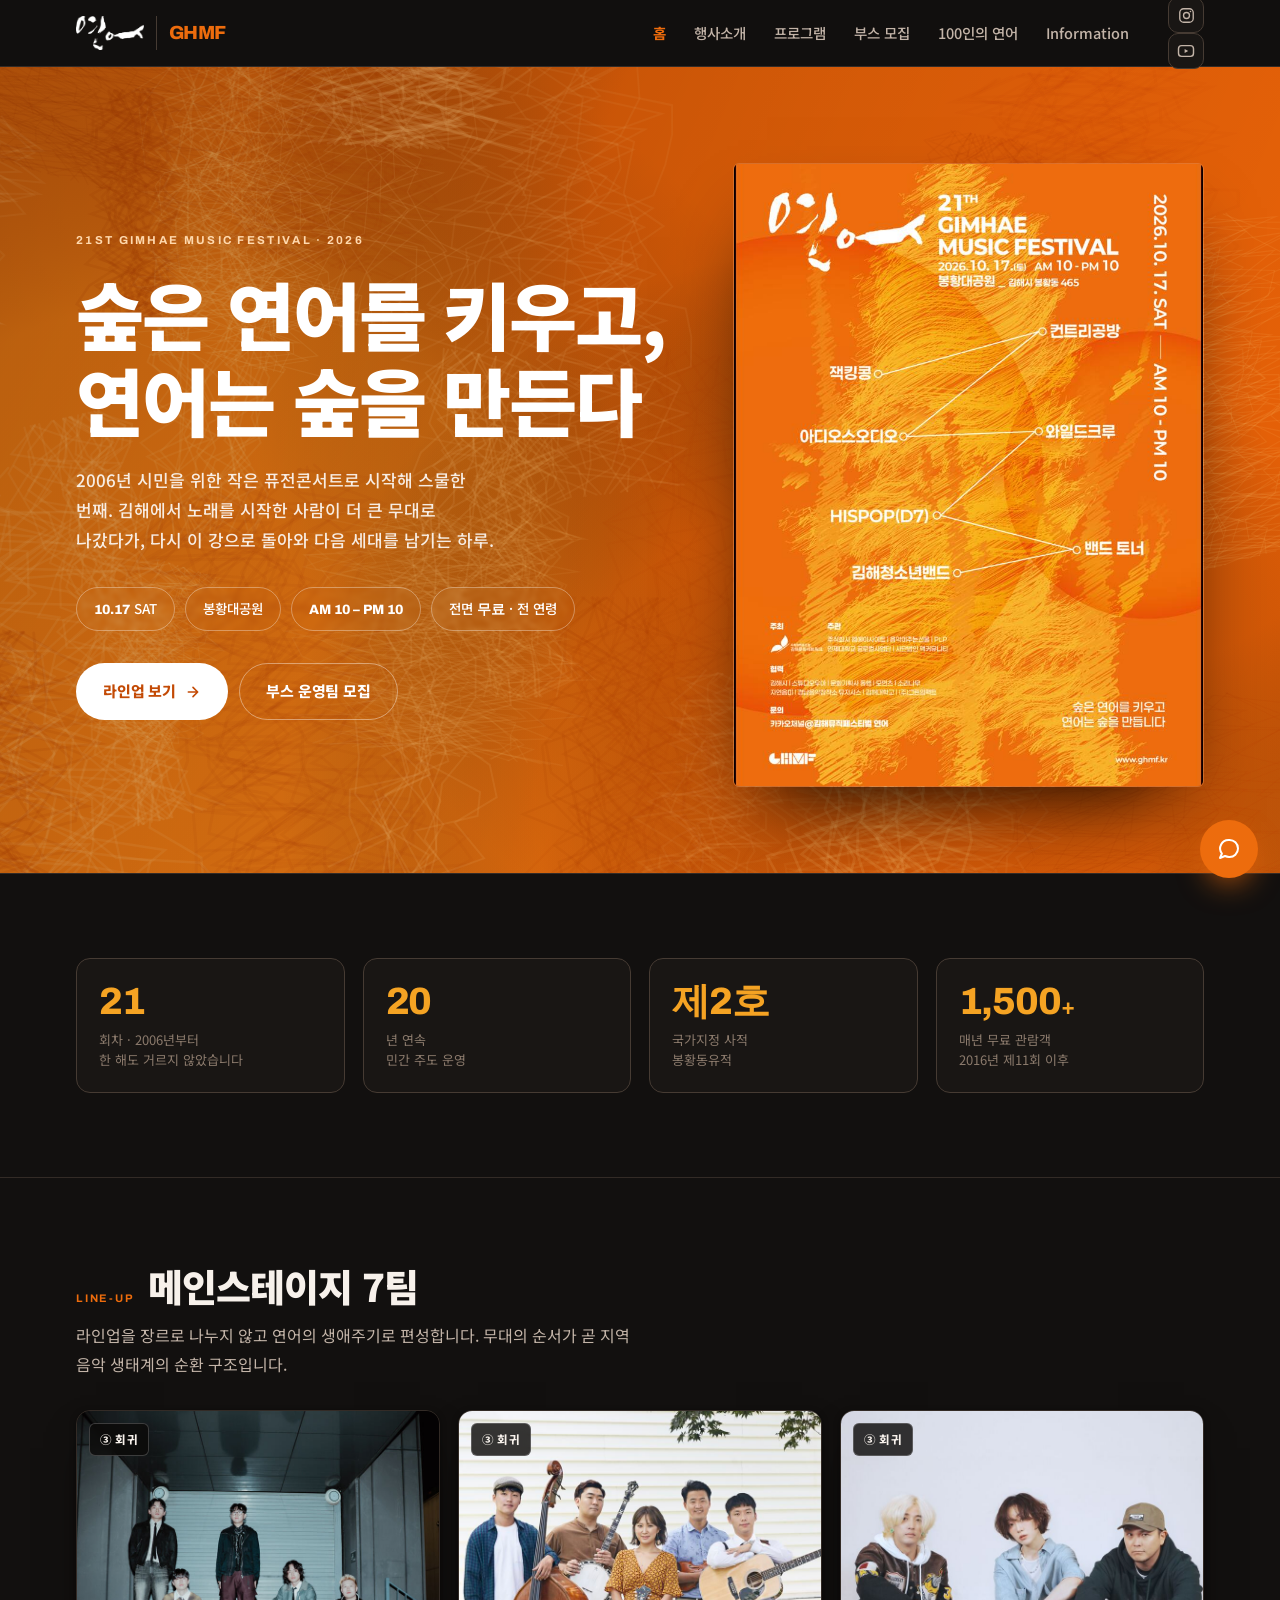
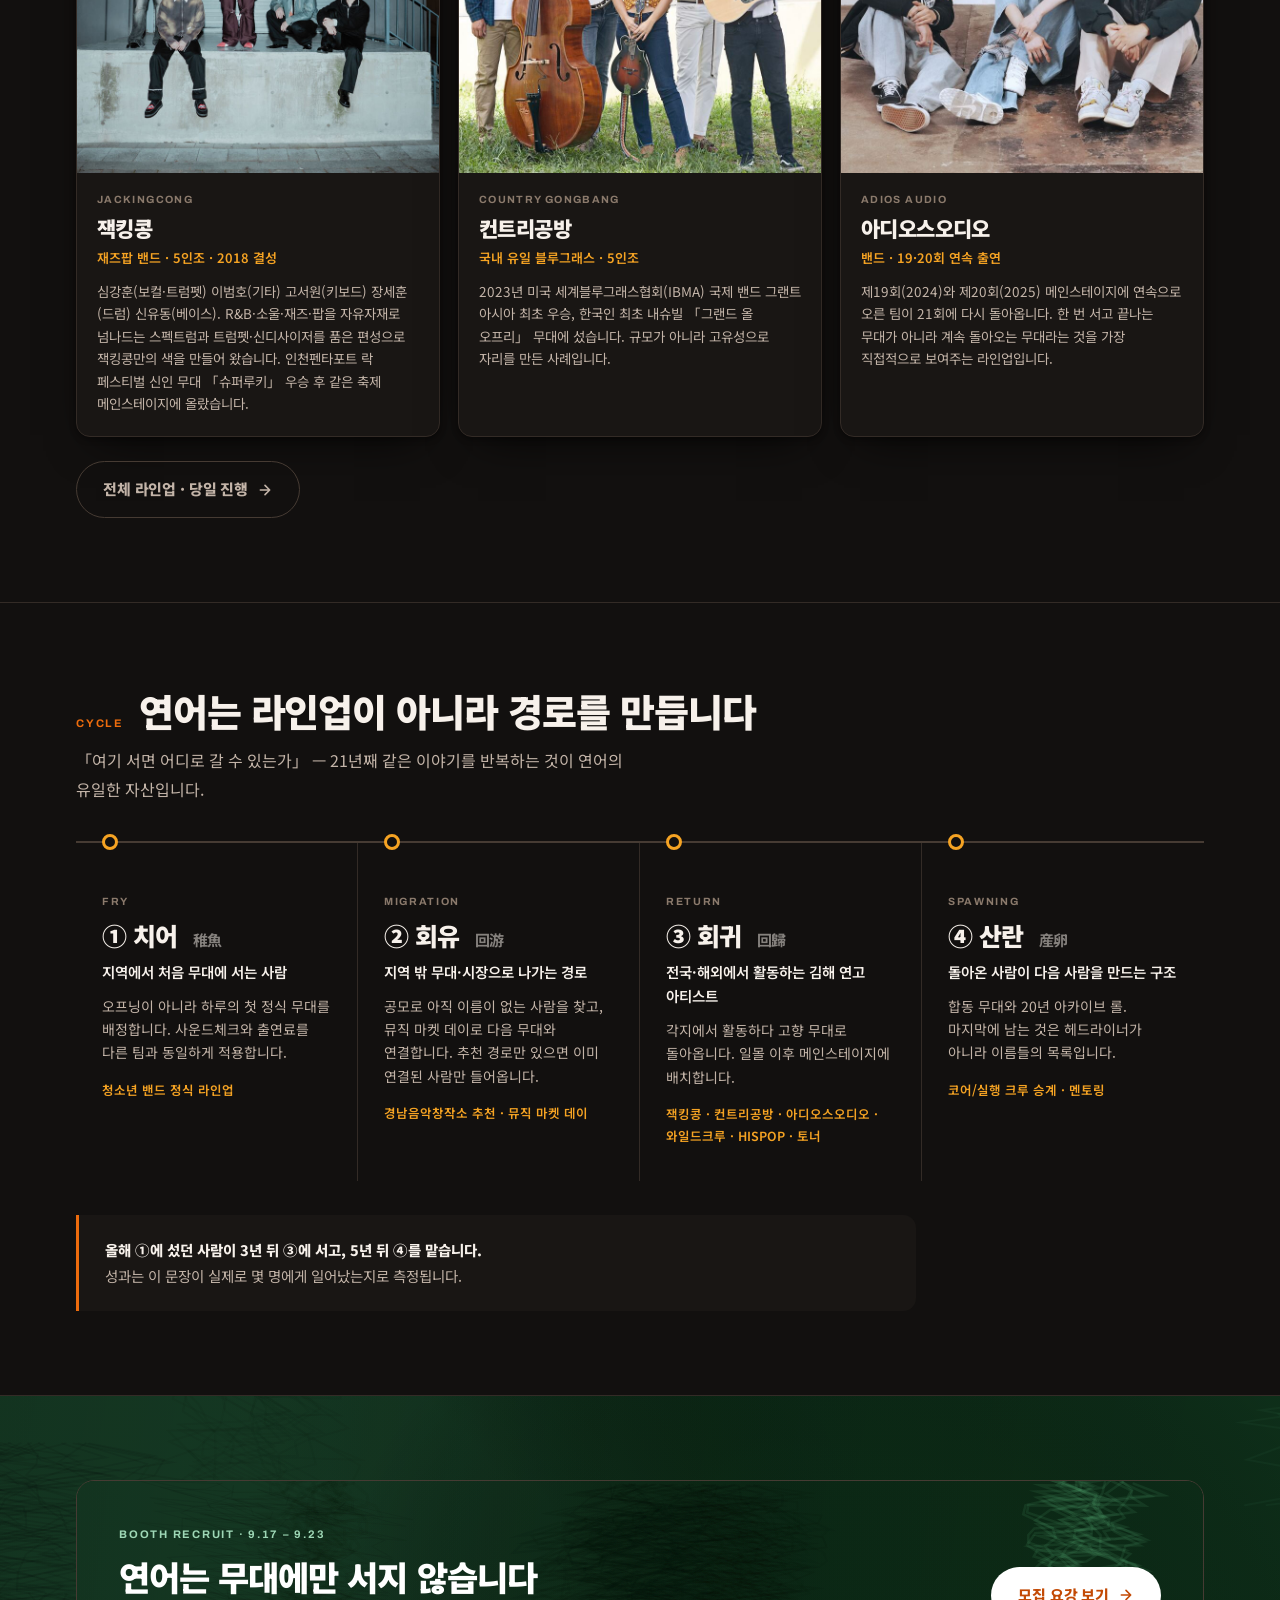
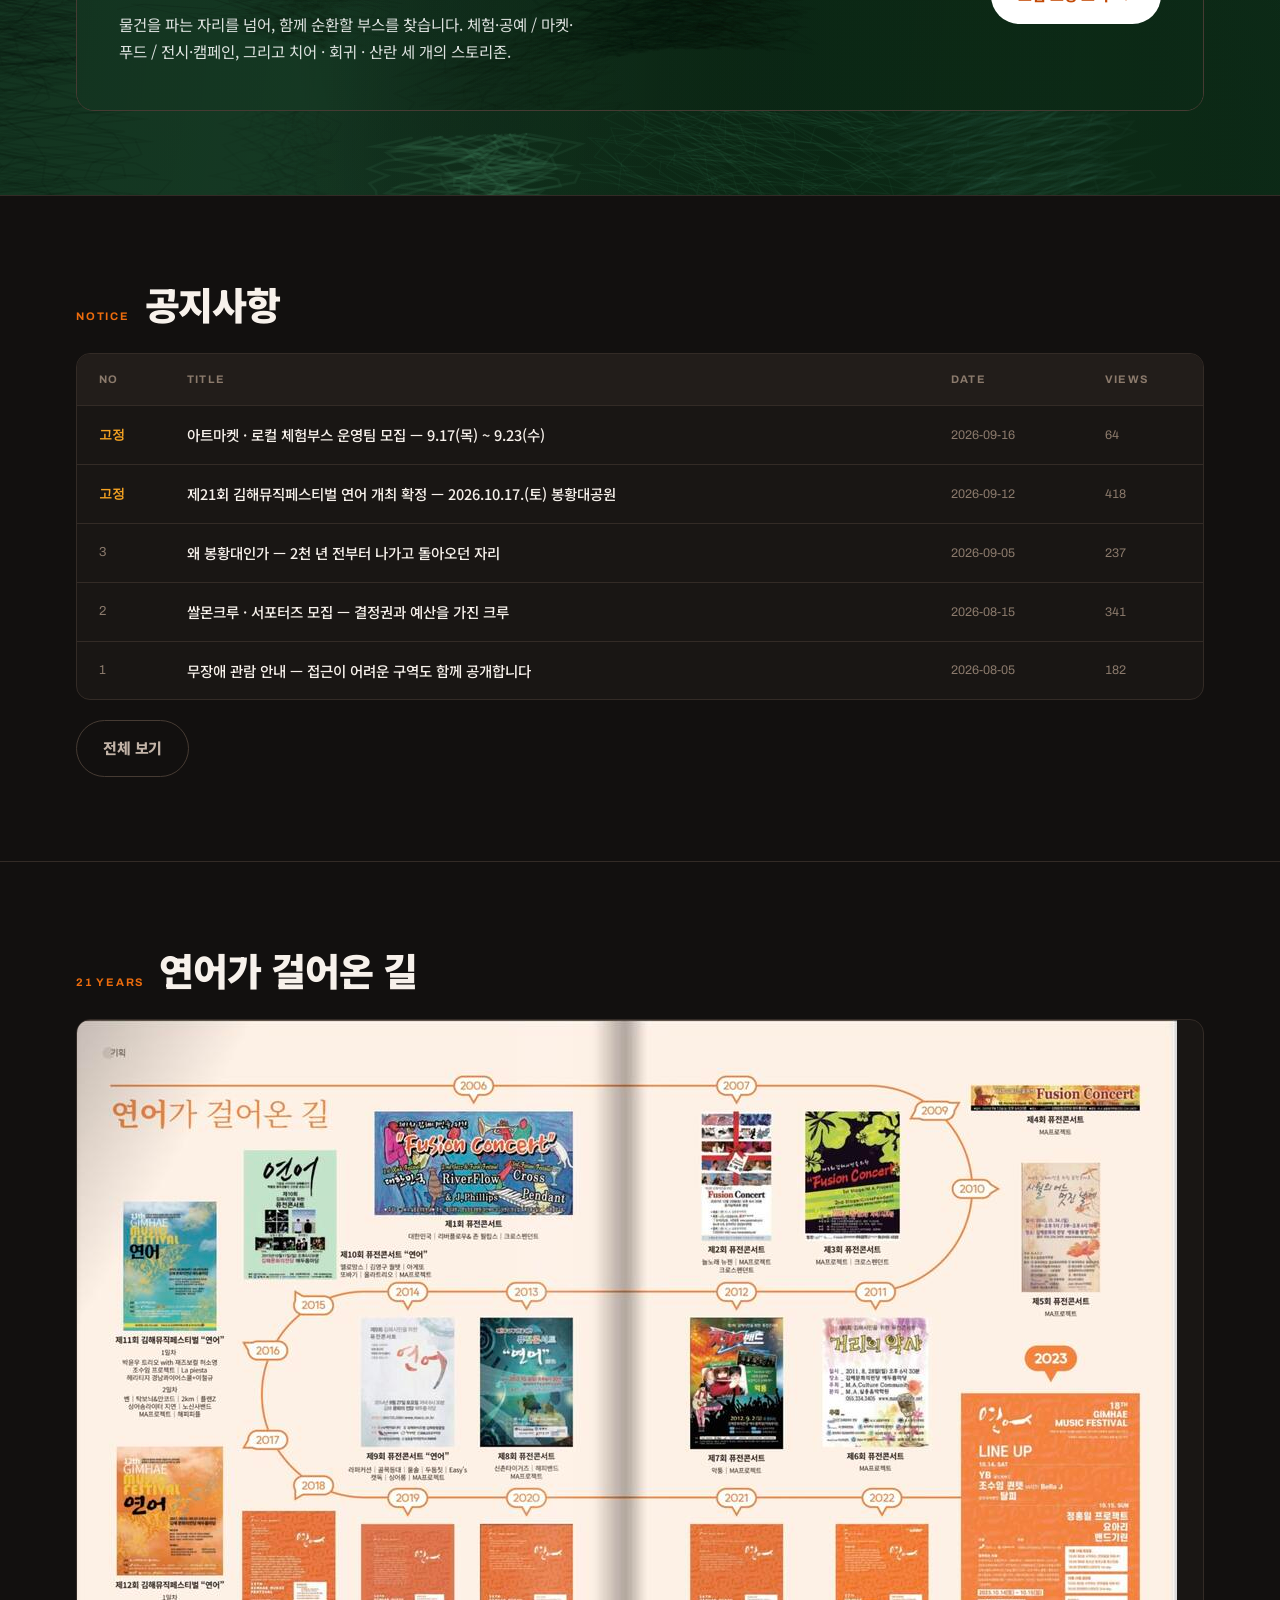
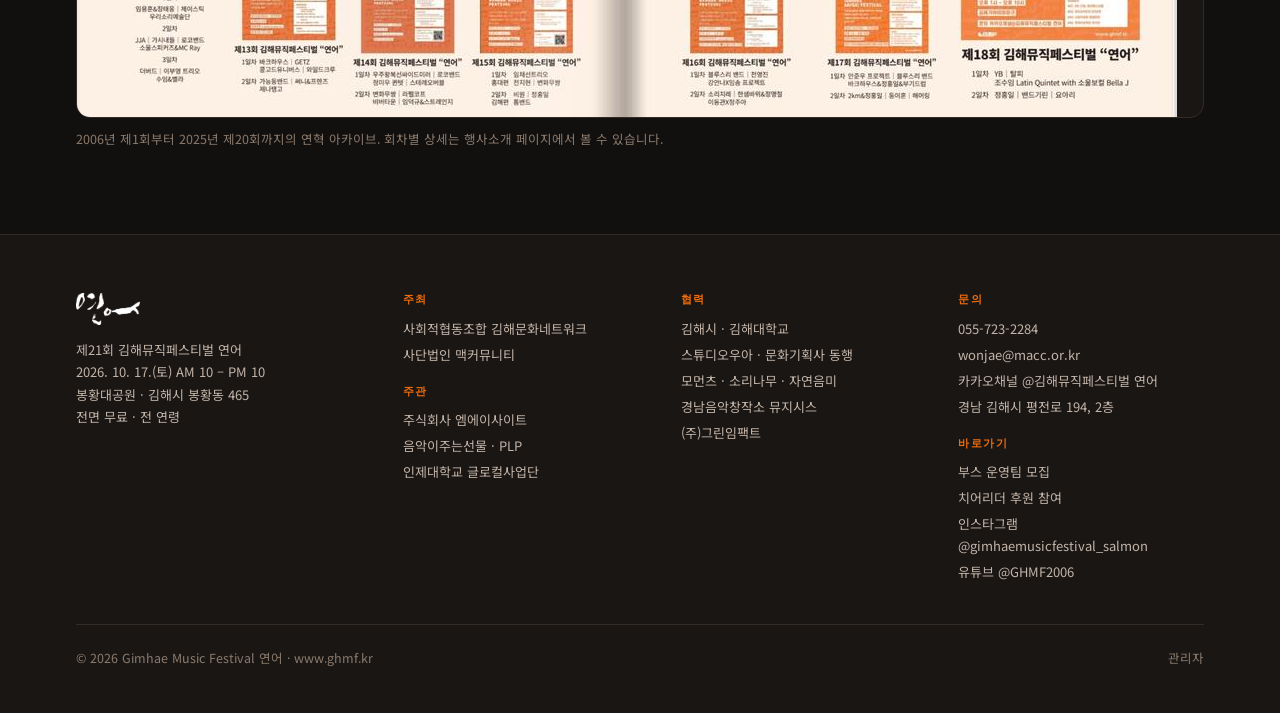
==== index.html @ 7f8a7a6f "Add Instagram and YouTube links to header and footer" ====
<!doctype html>
<html lang="ko">
<head>
<meta charset="utf-8">
<meta name="viewport" content="width=device-width, initial-scale=1">
<meta name="description" content="제21회 김해뮤직페스티벌 연어 · 2026.10.17.(토) 김해 봉황대공원 · 숲은 연어를 키우고, 연어는 숲을 만든다">
<meta property="og:title" content="제21회 김해뮤직페스티벌 연어">
<meta property="og:description" content="2026.10.17.(토) 김해 봉황대공원 · 전면 무료 · 숲은 연어를 키우고, 연어는 숲을 만든다">
<meta property="og:image" content="assets/img/poster.jpg">
<meta property="og:type" content="website">
<meta name="theme-color" content="#12100F">
<link rel="icon" href="assets/img/ghmf.png">
<title>김해뮤직페스티벌 연어</title>
<link rel="preconnect" href="https://fonts.googleapis.com">
<link rel="preconnect" href="https://fonts.gstatic.com" crossorigin>
<link rel="stylesheet" href="https://fonts.googleapis.com/css2?family=Noto+Sans+KR:wght@400;500;700;900&family=Archivo:wght@500;600;700;800&display=swap">
<link rel="stylesheet" href="assets/css/style.css">
</head>
<body>

<header class="top">
  <div class="topin">
    <a class="brand" href="#/" aria-label="김해뮤직페스티벌 연어 홈">
      <img id="brandLogo" alt="연어">
      <span class="wm">GHMF</span>
    </a>
    <nav class="main" id="nav">
      <a href="#/" data-r="/">홈</a>
      <a href="#/about" data-r="/about">행사소개</a>
      <a href="#/program" data-r="/program">프로그램</a>
      <a href="#/booth" data-r="/booth">부스 모집</a>
      <a href="#/salmon100" data-r="/salmon100">100인의 연어</a>
      <a href="#/info/notice" data-r="/info">Information</a>
    </nav>
    <div class="sns">
      <a class="iconbtn" href="https://www.instagram.com/gimhaemusicfestival_salmon/" target="_blank" rel="noopener" title="인스타그램" aria-label="인스타그램"><svg width="17" height="17" viewBox="0 0 24 24" fill="none" stroke="currentColor" stroke-width="1.9"><rect x="2.5" y="2.5" width="19" height="19" rx="5.4"/><circle cx="12" cy="12" r="4.2"/><circle cx="17.6" cy="6.4" r="1.15" fill="currentColor" stroke="none"/></svg></a>
      <a class="iconbtn" href="https://www.youtube.com/@GHMF2006" target="_blank" rel="noopener" title="유튜브" aria-label="유튜브"><svg width="18" height="18" viewBox="0 0 24 24" fill="none"><rect x="2" y="4.8" width="20" height="14.4" rx="4.2" stroke="currentColor" stroke-width="1.9"/><path d="M10.2 9.3v5.4l4.7-2.7z" fill="currentColor"/></svg></a>
    </div>
    <button class="iconbtn burger" id="burger" aria-label="메뉴 열기">
      <svg width="17" height="17" viewBox="0 0 24 24" fill="none" stroke="currentColor" stroke-width="2" stroke-linecap="round"><path d="M3 6h18M3 12h18M3 18h18"/></svg>
    </button>
  </div>
</header>

<main id="app"></main>

<footer>
  <div class="wrap">
    <div class="fgrid">
      <div class="fl">
        <img id="footLogo" alt="연어">
        <p style="font-size:13px;color:var(--tx-2);line-height:1.72">
          제21회 김해뮤직페스티벌 연어<br>
          2026. 10. 17.(토) AM 10 – PM 10<br>
          봉황대공원 · 김해시 봉황동 465<br>
          전면 무료 · 전 연령
        </p>
      </div>
      <div>
        <h5>주최</h5>
        <ul><li>사회적협동조합 김해문화네트워크</li><li>사단법인 맥커뮤니티</li></ul>
        <h5 style="margin-top:20px">주관</h5>
        <ul>
          <li>주식회사 엠에이사이트</li>
          <li>음악이주는선물 · PLP</li>
          <li>인제대학교 글로컬사업단</li>
        </ul>
      </div>
      <div>
        <h5>협력</h5>
        <ul>
          <li>김해시 · 김해대학교</li>
          <li>스튜디오우아 · 문화기획사 동행</li>
          <li>모먼츠 · 소리나무 · 자연음미</li>
          <li>경남음악창작소 뮤지시스</li>
          <li>(주)그린임팩트</li>
        </ul>
      </div>
      <div>
        <h5>문의</h5>
        <ul>
          <li>055-723-2284</li>
          <li>wonjae@macc.or.kr</li>
          <li>카카오채널 @김해뮤직페스티벌 연어</li>
          <li>경남 김해시 평전로 194, 2층</li>
        </ul>
        <h5 style="margin-top:20px">바로가기</h5>
        <ul>
          <li><a href="#/booth" style="text-decoration:none">부스 운영팀 모집</a></li>
          <li><a href="#/info/cheer" style="text-decoration:none">치어리더 후원 참여</a></li>
          <li><a href="https://www.instagram.com/gimhaemusicfestival_salmon/" target="_blank" rel="noopener" style="text-decoration:none">인스타그램 @gimhaemusicfestival_salmon</a></li>
          <li><a href="https://www.youtube.com/@GHMF2006" target="_blank" rel="noopener" style="text-decoration:none">유튜브 @GHMF2006</a></li>
        </ul>
      </div>
    </div>
    <div class="fbot">
      <span>© 2026 Gimhae Music Festival 연어 · www.ghmf.kr</span>
      <span><a href="#/admin">관리자</a></span>
    </div>
  </div>
</footer>

<button id="cbtn" aria-label="문의 챗봇 열기">
  <svg width="24" height="24" viewBox="0 0 24 24" fill="none" stroke="currentColor" stroke-width="2" stroke-linecap="round" stroke-linejoin="round"><path d="M21 11.5a8.4 8.4 0 0 1-9 8.4 9.9 9.9 0 0 1-4-.9L3 21l1.9-4.5A8.4 8.4 0 0 1 12 3a8.4 8.4 0 0 1 9 8.5z"/></svg>
</button>
<div id="cpanel" role="dialog" aria-label="연어 안내 챗봇">
  <div class="chead">
    <svg width="20" height="20" viewBox="0 0 24 24" fill="none" stroke="currentColor" stroke-width="2"><path d="M21 11.5a8.4 8.4 0 0 1-9 8.4 9.9 9.9 0 0 1-4-.9L3 21l1.9-4.5A8.4 8.4 0 0 1 12 3a8.4 8.4 0 0 1 9 8.5z"/></svg>
    <div><b>연어 안내</b><small>축제에 대해 무엇이든 물어보세요</small></div>
    <button id="cclose" aria-label="닫기">
      <svg width="18" height="18" viewBox="0 0 24 24" fill="none" stroke="currentColor" stroke-width="2" stroke-linecap="round"><path d="M18 6 6 18M6 6l12 12"/></svg>
    </button>
  </div>
  <div id="clog"></div>
  <div class="quick" id="quick"></div>
  <form class="cin" id="cform">
    <input id="cinput" placeholder="질문을 입력하세요" autocomplete="off">
    <button type="submit">전송</button>
  </form>
</div>

<script src="assets/js/data.js"></script>
<script src="assets/js/app.js"></script>
</body>
</html>
---- assets/css/style.css ----
/* ═══════ tokens — sampled from the final posters ═══════ */
:root{
  --ink:#0C0A09;
  --bg:#12100F;
  --surface:#191614;
  --surface-2:#221D1A;
  --line:#332B26;
  --line-2:#463B33;
  --tx:#F7F1EB;
  --tx-2:#C3B4A8;
  --tx-3:#8B7A6C;

  --orange:#ED6C0D;
  --orange-lift:#F5A323;
  --orange-deep:#B94403;
  --green:#143C24;
  --green-lift:#55A175;
  --purple:#511B86;
  --purple-lift:#BE72E0;

  --accent:var(--orange);
  --shadow:0 2px 6px rgba(0,0,0,.4),0 18px 44px -20px rgba(0,0,0,.85);
}
*,*::before,*::after{box-sizing:border-box}
html{scroll-behavior:smooth}
body{
  margin:0; background:var(--bg); color:var(--tx);
  font-family:"Noto Sans KR","Noto Sans CJK KR",system-ui,sans-serif;
  font-size:16px; line-height:1.78; word-break:keep-all; overflow-wrap:anywhere;
  -webkit-font-smoothing:antialiased;
}
h1,h2,h3,h4,h5{margin:0;font-weight:900;letter-spacing:-.028em;line-height:1.24;text-wrap:balance}
p{margin:0}
a{color:inherit}
img{max-width:100%;display:block}
button{font:inherit;color:inherit;cursor:pointer}
:focus-visible{outline:2px solid var(--orange-lift);outline-offset:3px;border-radius:3px}
@media (prefers-reduced-motion:reduce){*{animation-duration:.01ms!important;transition-duration:.01ms!important}}

.lbl{font-family:Archivo,system-ui,sans-serif;font-weight:700;letter-spacing:.16em;text-transform:uppercase;font-size:11px;color:var(--accent)}
.num{font-family:Archivo,system-ui,sans-serif;font-variant-numeric:tabular-nums}
.dot{display:inline-block;width:9px;height:9px;border:2px solid currentColor;border-radius:50%;vertical-align:2px;margin-right:9px}

/* ═══════ shell ═══════ */
.wrap{max-width:1180px;margin:0 auto;padding:0 26px}
header.top{position:sticky;top:0;z-index:60;background:rgba(18,16,15,.86);backdrop-filter:blur(16px);border-bottom:1px solid var(--line)}
.topin{max-width:1180px;margin:0 auto;padding:0 26px;height:66px;display:flex;align-items:center;gap:26px}
.brand{display:flex;align-items:center;gap:12px;text-decoration:none;flex:0 0 auto}
.brand img{height:34px}
.brand .wm{font-family:Archivo;font-weight:800;font-size:19px;letter-spacing:-.02em;color:var(--orange);padding-left:12px;border-left:1px solid var(--line-2)}
nav.main{display:flex;gap:2px;margin-left:auto;align-items:center}
nav.main a{position:relative;text-decoration:none;font-size:14.5px;font-weight:500;padding:9px 13px;border-radius:9px;color:var(--tx-2);white-space:nowrap}
nav.main a:hover{color:var(--tx);background:var(--surface-2)}
nav.main a.on{color:var(--orange);font-weight:700}
.iconbtn{width:36px;height:36px;display:grid;place-items:center;border:1px solid var(--line-2);background:var(--surface);border-radius:10px;color:var(--tx-2)}
.iconbtn:hover{border-color:var(--orange);color:var(--orange)}
.burger{display:none}
@media(max-width:940px){
  nav.main{position:fixed;inset:66px 0 auto 0;flex-direction:column;background:var(--bg);border-bottom:1px solid var(--line);padding:10px 22px 20px;gap:2px;align-items:stretch;display:none}
  nav.main.open{display:flex}
  nav.main a{padding:13px 8px;font-size:16px}
  .burger{display:grid}
}

/* ═══════ textured grounds ═══════ */
.tex{position:relative;overflow:hidden;isolation:isolate}
.tex canvas{position:absolute;inset:0;width:100%;height:100%;z-index:-1}
.tex>.wrap,.tex>.heroin{position:relative;z-index:1}

/* ═══════ hero ═══════ */
.hero{border-bottom:1px solid var(--line)}
.heroin{max-width:1180px;margin:0 auto;padding:96px 26px 86px;display:grid;grid-template-columns:1.12fr .88fr;gap:58px;align-items:center}
@media(max-width:900px){.heroin{grid-template-columns:1fr;gap:38px;padding:64px 26px 58px}}
.hero .ed{font-family:Archivo;font-weight:700;letter-spacing:.2em;font-size:11.5px;color:#FFD9AE;text-transform:uppercase}
.hero h1{font-size:clamp(40px,6.6vw,74px);line-height:1.15;margin:20px 0 0;color:#fff}
.hero .sub{margin-top:24px;color:rgba(255,255,255,.88);font-size:17px;max-width:42ch;font-weight:500}
.meta{margin-top:32px;display:flex;flex-wrap:wrap;gap:10px}
.chip{border:1.5px solid rgba(255,255,255,.34);border-radius:999px;padding:8px 17px;font-size:13.5px;color:#fff;font-weight:500;backdrop-filter:blur(2px)}
.chip b{font-family:Archivo;font-weight:800}
.cta{margin-top:32px;display:flex;gap:11px;flex-wrap:wrap}
.btn{display:inline-flex;align-items:center;gap:9px;text-decoration:none;border-radius:999px;padding:14px 26px;font-size:15px;font-weight:800;border:1.5px solid transparent;transition:.16s;letter-spacing:-.01em}
.btn.p{background:#fff;color:#C34A05}
.btn.p:hover{background:#FFE9D2}
.btn.g{border-color:rgba(255,255,255,.4);color:#fff}
.btn.g:hover{border-color:#fff;background:rgba(255,255,255,.1)}
.posterbox{border-radius:6px;overflow:hidden;box-shadow:0 40px 80px -34px #000;border:1px solid rgba(255,255,255,.14)}

/* ═══════ sections ═══════ */
main{min-height:60vh}
section.blk{padding:84px 0;border-bottom:1px solid var(--line)}
section.blk:last-child{border-bottom:0}
section.blk.t{border-bottom:1px solid var(--line)}
.shead{display:flex;align-items:baseline;gap:15px;flex-wrap:wrap;margin-bottom:10px}
.shead h2{font-size:clamp(27px,3.5vw,38px)}
.slead{color:var(--tx-2);margin-top:12px;max-width:62ch;font-size:16px}
.pagehead{border-bottom:1px solid var(--line);padding:70px 0 58px}
.pagehead h1{font-size:clamp(32px,5.2vw,52px);margin-top:12px}
.pagehead p{color:var(--tx-2);margin-top:16px;max-width:64ch}

/* grid + cards */
.grid{display:grid;gap:18px}
.g2{grid-template-columns:repeat(2,1fr)}
.g3{grid-template-columns:repeat(3,1fr)}
.g4{grid-template-columns:repeat(4,1fr)}
@media(max-width:1000px){.g4{grid-template-columns:repeat(2,1fr)}.g3{grid-template-columns:repeat(2,1fr)}}
@media(max-width:640px){.g2,.g3,.g4{grid-template-columns:1fr}}
.card{background:var(--surface);border:1px solid var(--line);border-radius:14px;padding:24px;box-shadow:var(--shadow)}
.card h3{font-size:19.5px}
.card p{color:var(--tx-2);font-size:14.5px;margin-top:9px}
.card.link{text-decoration:none;display:block;transition:.16s}
.card.link:hover{border-color:var(--accent);transform:translateY(-2px)}

.stat{border:1px solid var(--line-2);border-radius:14px;padding:22px;background:var(--surface)}
.stat .v{font-family:Archivo;font-weight:800;font-size:38px;color:var(--orange-lift);letter-spacing:-.03em;font-variant-numeric:tabular-nums;line-height:1.1}
.stat .k{font-size:13px;color:var(--tx-3);margin-top:7px;line-height:1.55}

/* ═══════ cycle (치어/회유/회귀/산란) ═══════ */
.cyc{display:grid;grid-template-columns:repeat(4,1fr);gap:0;border-top:2px solid var(--line-2)}
@media(max-width:900px){.cyc{grid-template-columns:repeat(2,1fr)}}
@media(max-width:560px){.cyc{grid-template-columns:1fr}}
.cyc .c{padding:30px 26px 34px;border-right:1px solid var(--line);position:relative}
.cyc .c:last-child{border-right:0}
.cyc .c::before{content:"";position:absolute;left:26px;top:-9px;width:16px;height:16px;border:3px solid var(--orange-lift);border-radius:50%;background:var(--bg)}
.cyc .en{font-family:Archivo;font-size:10.5px;font-weight:700;letter-spacing:.16em;color:var(--tx-3);margin-top:20px}
.cyc h3{font-size:25px;margin-top:8px}
.cyc h3 em{font-style:normal;font-size:15px;font-weight:700;opacity:.5;margin-left:9px}
.cyc p{font-size:14px;color:var(--tx-2);margin-top:11px;line-height:1.66}
.cyc .who{font-size:12.5px;color:var(--orange-lift);margin-top:14px;font-weight:600}

/* ═══════ artists ═══════ */
.art{background:var(--surface);border:1px solid var(--line);border-radius:14px;overflow:hidden;box-shadow:var(--shadow)}
.art .ph{position:relative;aspect-ratio:1/1;background:var(--surface-2)}
.art .ph img{width:100%;height:100%;object-fit:cover}
.art .ph .tag{position:absolute;left:12px;top:12px;font-size:11.5px;font-weight:800;letter-spacing:.02em;background:rgba(12,10,9,.82);border:1px solid rgba(255,255,255,.2);padding:5px 10px;border-radius:6px;backdrop-filter:blur(4px)}
.art .empty{aspect-ratio:1/1;display:grid;place-items:center;color:var(--tx-3);font-size:13px;background:var(--surface-2);border-bottom:1px solid var(--line)}
.art .b{padding:18px 20px 22px}
.art .en{font-family:Archivo;font-size:10.5px;font-weight:700;letter-spacing:.13em;color:var(--tx-3);text-transform:uppercase}
.art h3{font-size:21px;margin-top:5px}
.art .gr{font-size:13px;color:var(--orange-lift);font-weight:600;margin-top:5px}
.art p{font-size:13.5px;color:var(--tx-2);margin-top:11px;line-height:1.66}

/* ═══════ tables ═══════ */
.tbl{width:100%;border-collapse:collapse;font-size:14.5px}
.tbl th,.tbl td{text-align:left;padding:13px 16px;border-bottom:1px solid var(--line);vertical-align:top}
.tbl tr:last-child td{border-bottom:0}
.tbl th{font-family:Archivo;font-weight:700;font-size:11px;letter-spacing:.12em;text-transform:uppercase;color:var(--tx-3);white-space:nowrap}
.tbl td b{color:var(--orange-lift)}
.tbl td.k{color:var(--tx-3);font-weight:600;white-space:nowrap;width:140px}
.scroller{overflow-x:auto;border:1px solid var(--line);border-radius:13px;background:var(--surface)}

/* ═══════ timeline of the day ═══════ */
.day{position:relative;padding-left:38px}
.day::before{content:"";position:absolute;left:10px;top:8px;bottom:8px;width:2px;background:linear-gradient(var(--orange-lift),var(--purple-lift))}
.day .r{position:relative;padding-bottom:30px}
.day .r::before{content:"";position:absolute;left:-34px;top:8px;width:14px;height:14px;border-radius:50%;background:var(--bg);border:3px solid var(--orange-lift)}
.day .t{font-family:Archivo;font-weight:800;font-size:14px;letter-spacing:.06em;color:var(--orange-lift)}
.day h4{font-size:19px;margin-top:4px}
.day p{color:var(--tx-2);font-size:14.5px;margin-top:6px}

/* ═══════ river history ═══════ */
.river{position:relative;padding-left:38px}
.river::before{content:"";position:absolute;left:10px;top:8px;bottom:8px;width:2px;background:linear-gradient(var(--orange),var(--green-lift))}
.river .node{position:relative;padding-bottom:28px}
.river .node::before{content:"";position:absolute;left:-34px;top:9px;width:14px;height:14px;border-radius:50%;background:var(--bg);border:3px solid var(--orange)}
.river .node .yr{font-family:Archivo;font-weight:800;font-size:13px;letter-spacing:.1em;color:var(--orange-lift)}
.river .node h4{font-size:18px;margin-top:4px}
.river .node p{color:var(--tx-2);font-size:14.5px;margin-top:6px}

/* ═══════ tabs ═══════ */
.tabs{display:flex;gap:6px;flex-wrap:wrap;border-bottom:1px solid var(--line);margin-bottom:34px}
.tabs button{background:none;border:0;border-bottom:2px solid transparent;padding:13px 15px;font-size:15px;font-weight:500;color:var(--tx-3)}
.tabs button.on{color:var(--orange);border-bottom-color:var(--orange);font-weight:800}
.tabs button:hover{color:var(--tx)}

/* ═══════ notes ═══════ */
.note{background:var(--surface);border-left:3px solid var(--orange);border-radius:0 13px 13px 0;padding:22px 26px}
.note.g{border-left-color:var(--green-lift)}
.note.p{border-left-color:var(--purple-lift)}
.note p{font-size:14.5px;color:var(--tx-2)}
.note strong{color:var(--tx);font-weight:800}

/* ═══════ 100 salmon ═══════ */
.filters{display:flex;gap:13px;flex-wrap:wrap;align-items:center;margin-bottom:22px}
.search{position:relative;flex:1;min-width:230px}
.search input{width:100%;padding:13px 15px 13px 42px;border-radius:11px;border:1px solid var(--line-2);background:var(--surface);color:var(--tx);font:inherit;font-size:14.5px}
.search svg{position:absolute;left:14px;top:50%;transform:translateY(-50%);color:var(--tx-3)}
.pills{display:flex;gap:6px;flex-wrap:wrap}
.pill{border:1px solid var(--line-2);background:var(--surface);border-radius:999px;padding:8px 15px;font-size:13px;color:var(--tx-2)}
.pill.on{background:var(--orange);border-color:var(--orange);color:#fff;font-weight:800}
.cnt{font-size:13.5px;color:var(--tx-3)}
.p100{display:grid;grid-template-columns:repeat(4,1fr);gap:16px}
@media(max-width:1000px){.p100{grid-template-columns:repeat(3,1fr)}}
@media(max-width:780px){.p100{grid-template-columns:repeat(2,1fr)}}
@media(max-width:470px){.p100{grid-template-columns:1fr}}
.pc{background:var(--surface);border:1px solid var(--line);border-radius:13px;overflow:hidden;transition:.16s;display:flex;flex-direction:column}
.pc:hover{border-color:var(--orange);transform:translateY(-2px)}
.pc .thumb{aspect-ratio:16/10;background:var(--surface-2);display:grid;place-items:center;position:relative;border-bottom:1px solid var(--line)}
.pc .thumb .play{width:42px;height:42px;border-radius:50%;background:var(--orange);display:grid;place-items:center;color:#fff}
.pc .thumb .ini{font-size:26px;font-weight:900;color:var(--tx-3)}
.pc .thumb .tag{position:absolute;top:9px;left:9px;font-family:Archivo;font-size:10px;font-weight:800;letter-spacing:.1em;text-transform:uppercase;background:var(--bg);border:1px solid var(--line-2);color:var(--tx-3);padding:3px 8px;border-radius:6px}
.pc .b{padding:14px 16px 17px;flex:1;display:flex;flex-direction:column;gap:5px}
.pc h4{font-size:15.5px;font-weight:800;letter-spacing:-.02em}
.pc .m{font-size:12.5px;color:var(--tx-3)}
.pc .m b{color:var(--orange-lift);font-weight:500}
.pc .pf{font-size:12.5px;color:var(--tx-2);line-height:1.58;margin-top:2px}
.empty{padding:60px 20px;text-align:center;color:var(--tx-3);border:1px dashed var(--line-2);border-radius:14px}

/* ═══════ board ═══════ */
.board{border:1px solid var(--line);border-radius:14px;overflow:hidden;background:var(--surface)}
.brow{display:grid;grid-template-columns:74px 1fr 140px 76px;gap:14px;padding:16px 22px;border-bottom:1px solid var(--line);align-items:center;font-size:14.5px;text-decoration:none}
.brow:last-child{border-bottom:0}
.brow:hover{background:var(--surface-2)}
.brow .no{font-family:Archivo;color:var(--tx-3);font-size:13px}
.brow .ti{font-weight:500}
.brow .ti .new{display:inline-block;margin-left:8px;font-family:Archivo;font-size:9.5px;font-weight:800;letter-spacing:.08em;background:var(--orange);color:#fff;padding:2px 6px;border-radius:4px;vertical-align:2px}
.brow .dt,.brow .hit{font-family:Archivo;font-size:12.5px;color:var(--tx-3);font-variant-numeric:tabular-nums}
.bhead{background:var(--surface-2);font-family:Archivo;font-size:11px;letter-spacing:.11em;text-transform:uppercase;color:var(--tx-3);font-weight:700}
@media(max-width:720px){.brow{grid-template-columns:1fr auto;gap:6px}.brow .no,.brow .hit{display:none}}

/* ═══════ gallery / shop ═══════ */
.gal{display:grid;grid-template-columns:repeat(3,1fr);gap:13px}
@media(max-width:780px){.gal{grid-template-columns:repeat(2,1fr)}}
.gal .it{aspect-ratio:4/3;border-radius:12px;background:var(--surface-2);border:1px solid var(--line);display:grid;place-items:center;color:var(--tx-3);font-size:13px;text-align:center;padding:16px}
.goods{background:var(--surface);border:1px solid var(--line);border-radius:14px;overflow:hidden}
.goods .im{aspect-ratio:1/1;background:var(--surface-2);display:grid;place-items:center;color:var(--tx-3);font-size:13px;border-bottom:1px solid var(--line);text-align:center;padding:16px}
.goods .b{padding:15px 17px 19px}
.goods h4{font-size:15.5px;font-weight:800}
.goods .pr{font-family:Archivo;font-weight:800;color:var(--orange-lift);margin-top:6px}
.badge{display:inline-block;font-family:Archivo;font-size:10px;font-weight:800;letter-spacing:.1em;text-transform:uppercase;padding:3px 8px;border-radius:5px;background:var(--surface-2);border:1px solid var(--line-2);color:var(--tx-3);vertical-align:2px}
.badge.s{background:rgba(237,108,13,.16);border-color:rgba(237,108,13,.5);color:var(--orange-lift)}

.imgbox{border:1px solid var(--line);border-radius:14px;overflow:hidden;background:var(--surface)}
.cap{font-size:12.5px;color:var(--tx-3);margin-top:11px;line-height:1.66}

/* ═══════ booth cta ═══════ */
.boothband{border:1px solid var(--line-2);border-radius:18px;overflow:hidden}
.boothband .in{padding:44px 42px;display:flex;gap:34px;align-items:center;justify-content:space-between;flex-wrap:wrap}
.boothband h2{font-size:clamp(25px,3.2vw,34px);color:#fff}
.boothband p{color:rgba(255,255,255,.86);margin-top:12px;font-size:15.5px;max-width:52ch}

/* ═══════ footer ═══════ */
footer{background:var(--surface);border-top:1px solid var(--line);padding:58px 0 44px}
.fgrid{display:grid;grid-template-columns:1.2fr 1fr 1fr 1fr;gap:32px}
@media(max-width:900px){.fgrid{grid-template-columns:1fr 1fr}}
@media(max-width:580px){.fgrid{grid-template-columns:1fr}}
footer h5{font-family:Archivo;font-size:11px;font-weight:700;letter-spacing:.14em;text-transform:uppercase;color:var(--orange);margin:0 0 11px}
footer ul{list-style:none;margin:0;padding:0;display:flex;flex-direction:column;gap:5px}
footer li{font-size:13px;color:var(--tx-2);line-height:1.62}
footer .fl img{height:32px;margin-bottom:14px}
.fbot{margin-top:42px;padding-top:22px;border-top:1px solid var(--line);display:flex;justify-content:space-between;gap:14px;flex-wrap:wrap;font-size:12.5px;color:var(--tx-3)}
.fbot a{text-decoration:none}
.fbot a:hover{color:var(--orange)}

/* ═══════ chatbot ═══════ */
#cbtn{position:fixed;right:22px;bottom:22px;z-index:80;width:58px;height:58px;border-radius:50%;border:0;background:var(--orange);color:#fff;display:grid;place-items:center;box-shadow:0 12px 30px -8px rgba(237,108,13,.75)}
#cbtn:hover{background:var(--orange-lift)}
#cpanel{position:fixed;right:22px;bottom:92px;z-index:81;width:min(382px,calc(100vw - 44px));height:min(548px,calc(100vh - 140px));background:var(--surface);border:1px solid var(--line-2);border-radius:18px;box-shadow:0 34px 76px -24px #000;display:none;flex-direction:column;overflow:hidden}
#cpanel.on{display:flex}
.chead{padding:16px 19px;background:var(--orange);color:#fff;display:flex;align-items:center;gap:11px}
.chead b{font-size:15px}
.chead small{opacity:.88;font-size:11.5px;display:block}
.chead button{margin-left:auto;background:none;border:0;color:#fff;opacity:.9}
#clog{flex:1;overflow-y:auto;padding:17px;display:flex;flex-direction:column;gap:11px}
.msg{max-width:88%;padding:12px 15px;border-radius:14px;font-size:14px;line-height:1.66;white-space:pre-wrap}
.msg.bot{background:var(--surface-2);border:1px solid var(--line);border-bottom-left-radius:5px;align-self:flex-start}
.msg.me{background:var(--orange);color:#fff;border-bottom-right-radius:5px;align-self:flex-end}
.quick{display:flex;flex-wrap:wrap;gap:6px;padding:0 17px 11px}
.quick button{border:1px solid var(--line-2);background:var(--surface);border-radius:999px;padding:6px 13px;font-size:12.5px;color:var(--tx-2)}
.quick button:hover{border-color:var(--orange);color:var(--orange-lift)}
.cin{display:flex;gap:8px;padding:13px 15px;border-top:1px solid var(--line)}
.cin input{flex:1;border:1px solid var(--line-2);background:var(--bg);color:var(--tx);border-radius:10px;padding:11px 14px;font:inherit;font-size:14px}
.cin button{background:var(--orange);color:#fff;border:0;border-radius:10px;padding:0 16px;font-weight:800;font-size:14px}

/* ═══════ admin ═══════ */
.adwrap{display:grid;grid-template-columns:216px 1fr;gap:28px}
@media(max-width:860px){.adwrap{grid-template-columns:1fr}}
.adnav{display:flex;flex-direction:column;gap:3px}
.adnav button{text-align:left;background:none;border:0;padding:11px 14px;border-radius:9px;font-size:14.5px;color:var(--tx-2)}
.adnav button.on{background:rgba(237,108,13,.14);color:var(--orange-lift);font-weight:800}
.fld{display:flex;flex-direction:column;gap:6px;margin-bottom:15px}
.fld label{font-family:Archivo;font-size:11px;font-weight:700;letter-spacing:.11em;text-transform:uppercase;color:var(--tx-3)}
.fld input,.fld textarea,.fld select{border:1px solid var(--line-2);background:var(--bg);color:var(--tx);border-radius:10px;padding:12px 14px;font:inherit;font-size:14.5px;width:100%}
.fld textarea{min-height:156px;resize:vertical;line-height:1.72}
.row{display:flex;gap:10px;flex-wrap:wrap}
.bs{border:1px solid var(--line-2);background:var(--surface);border-radius:9px;padding:10px 16px;font-size:13.5px;font-weight:600}
.bs:hover{border-color:var(--orange);color:var(--orange-lift)}
.bs.p{background:var(--orange);border-color:var(--orange);color:#fff;font-weight:800}
.bs.d{color:#E2705C;border-color:#5A322A}
.toast{position:fixed;left:50%;bottom:30px;transform:translateX(-50%);background:var(--tx);color:var(--ink);padding:13px 24px;border-radius:11px;font-size:14px;font-weight:700;z-index:99;box-shadow:var(--shadow)}
.hide{display:none!important}
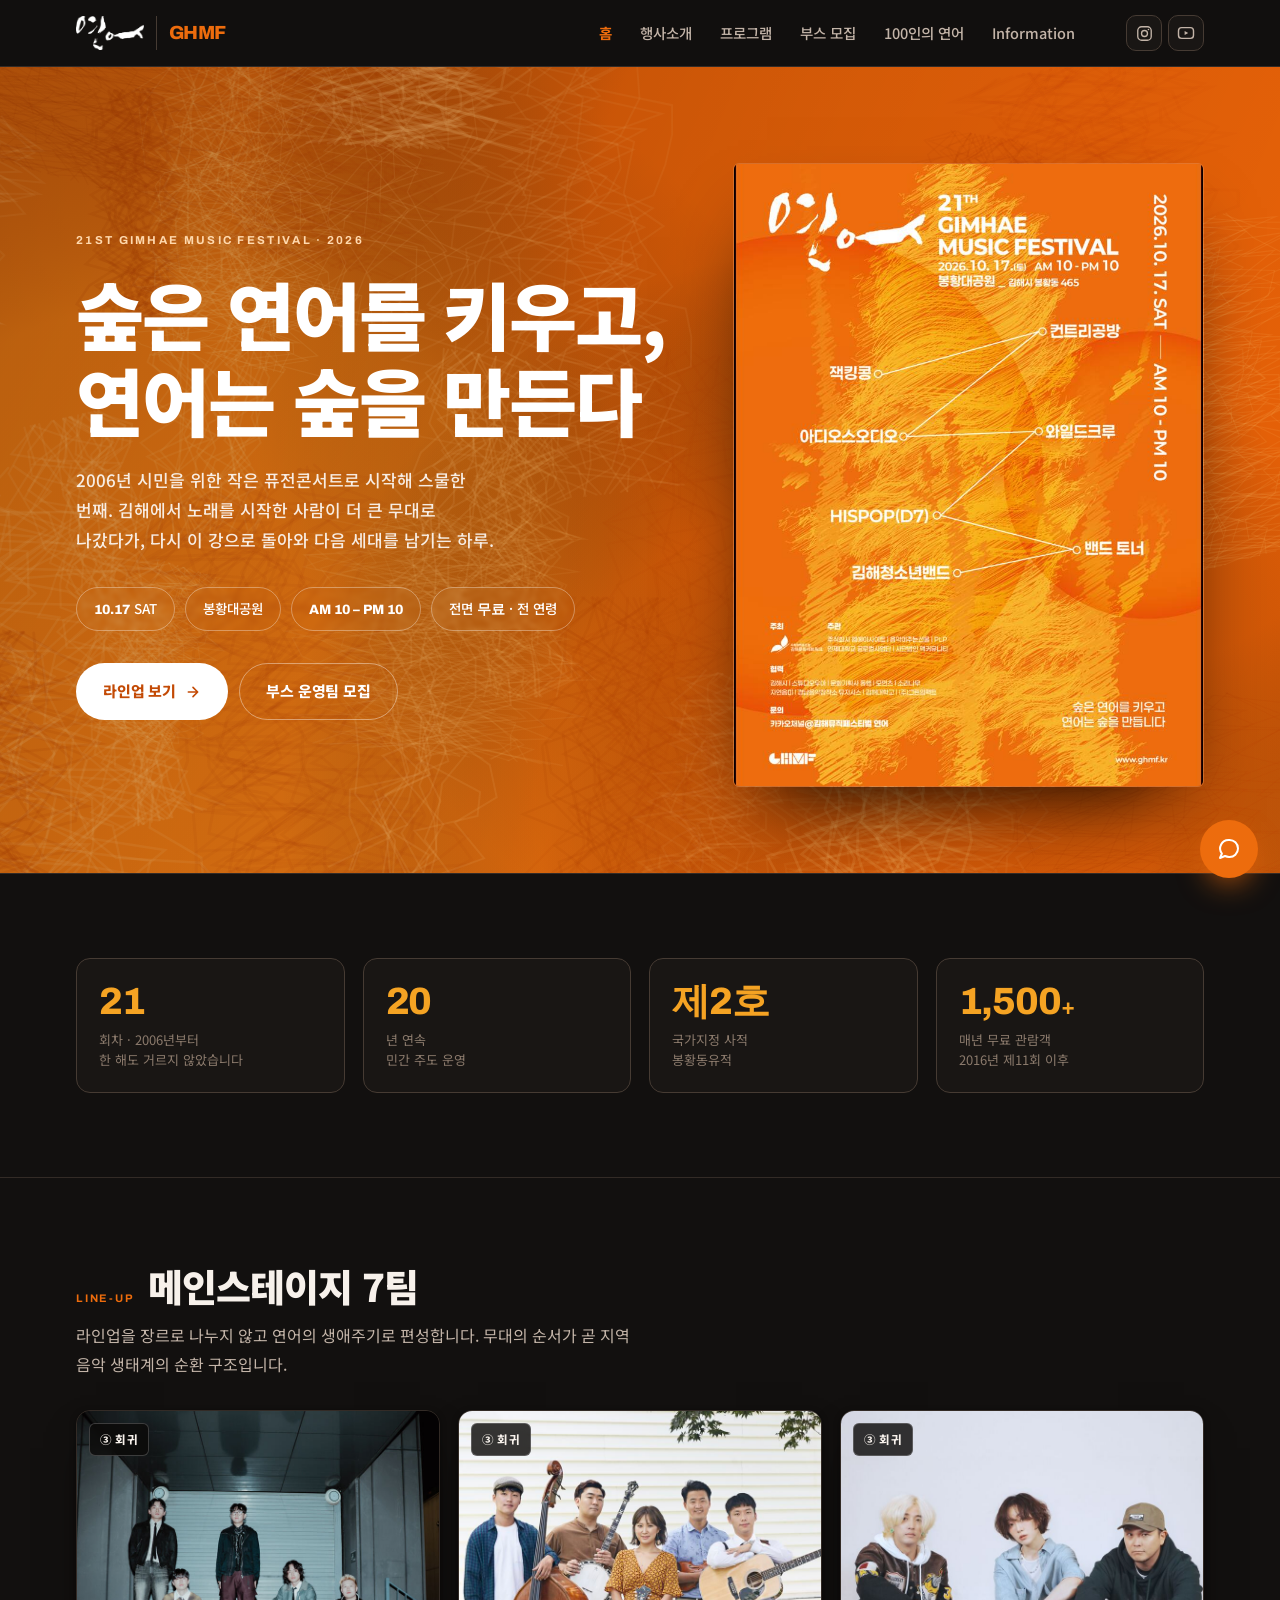
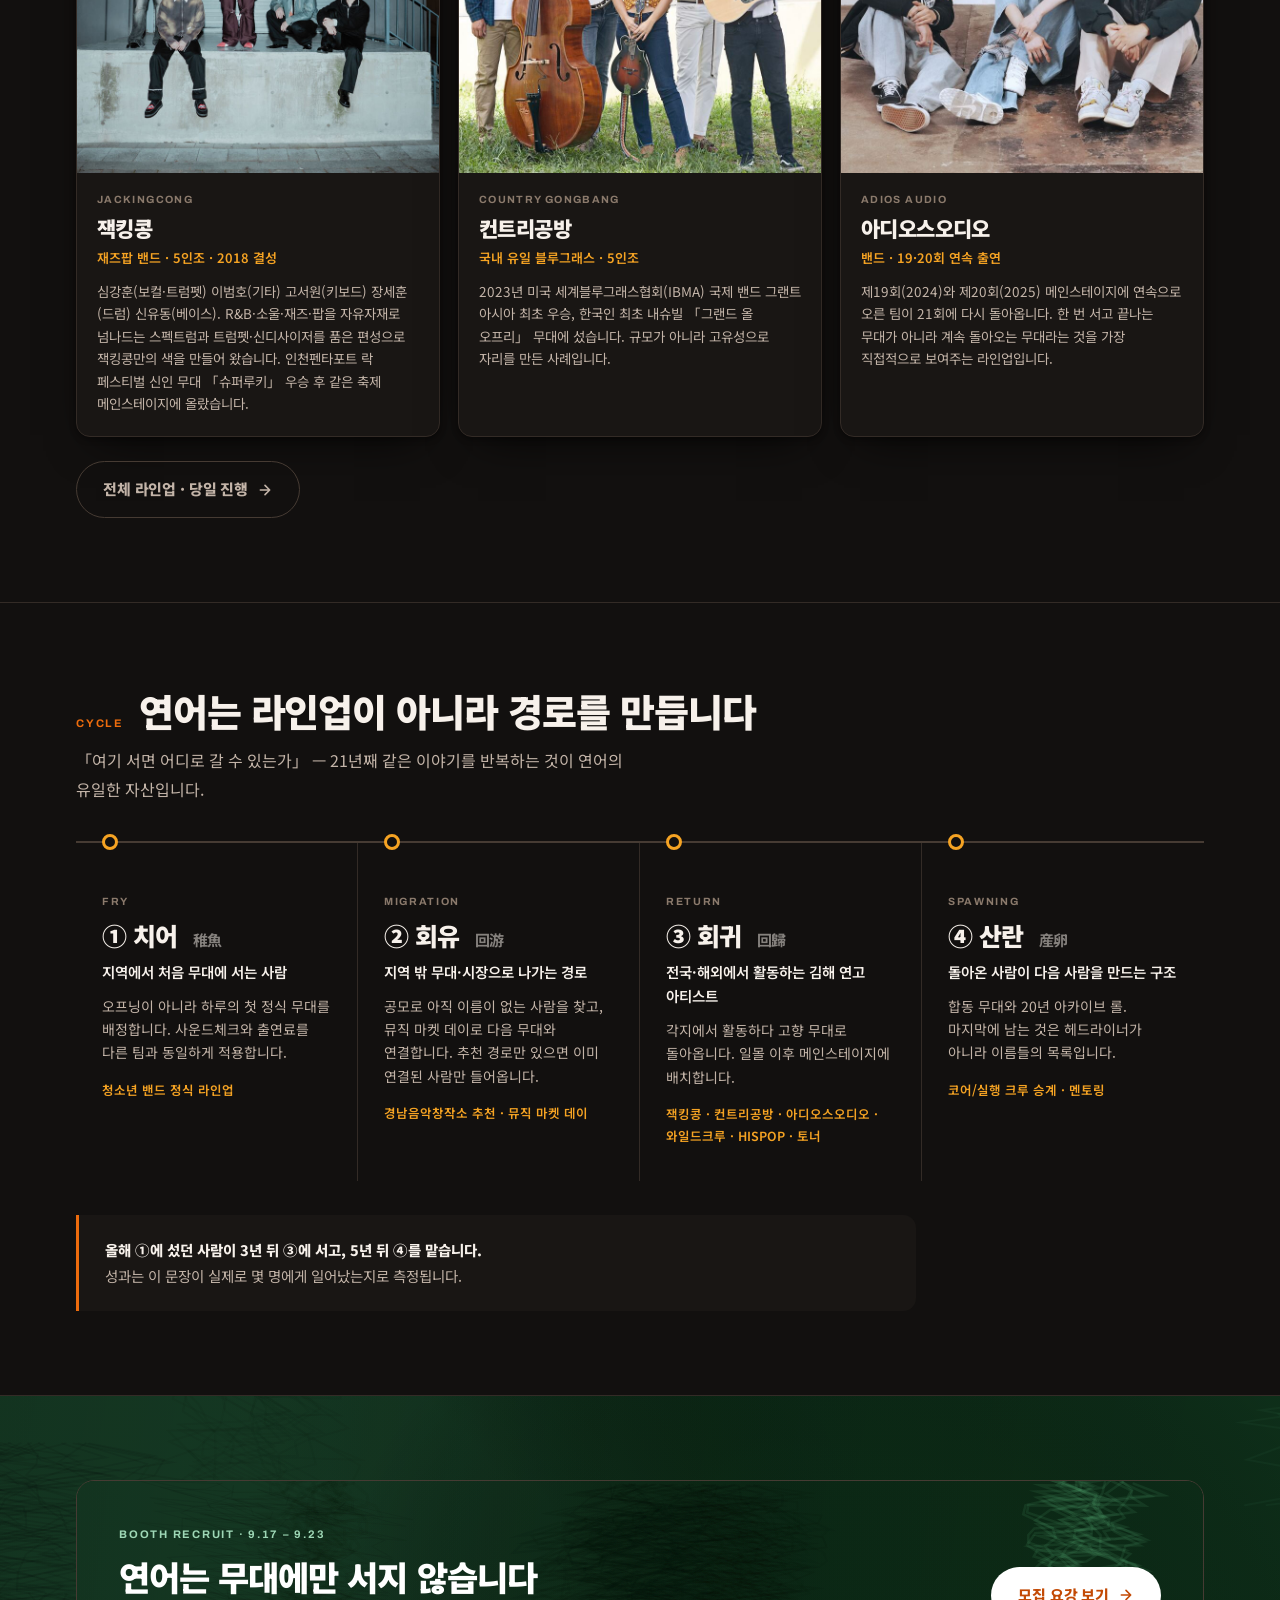
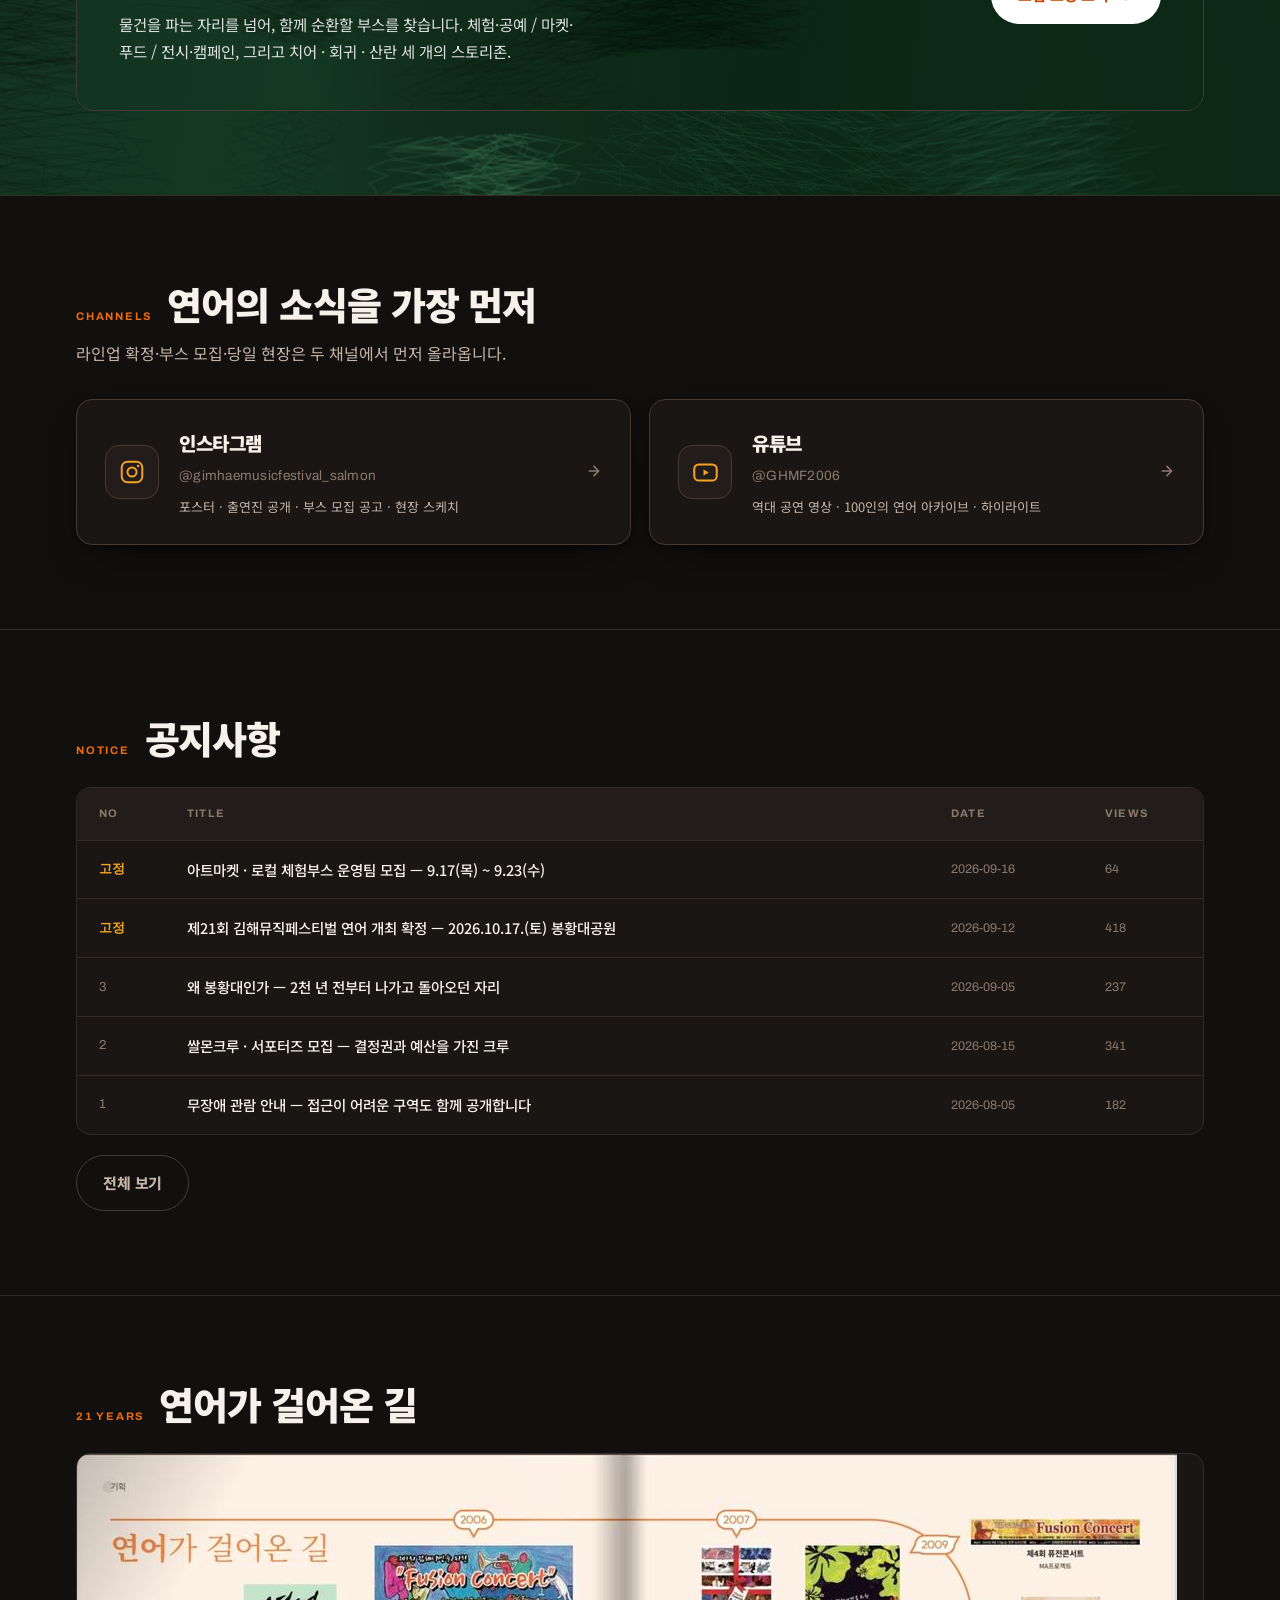
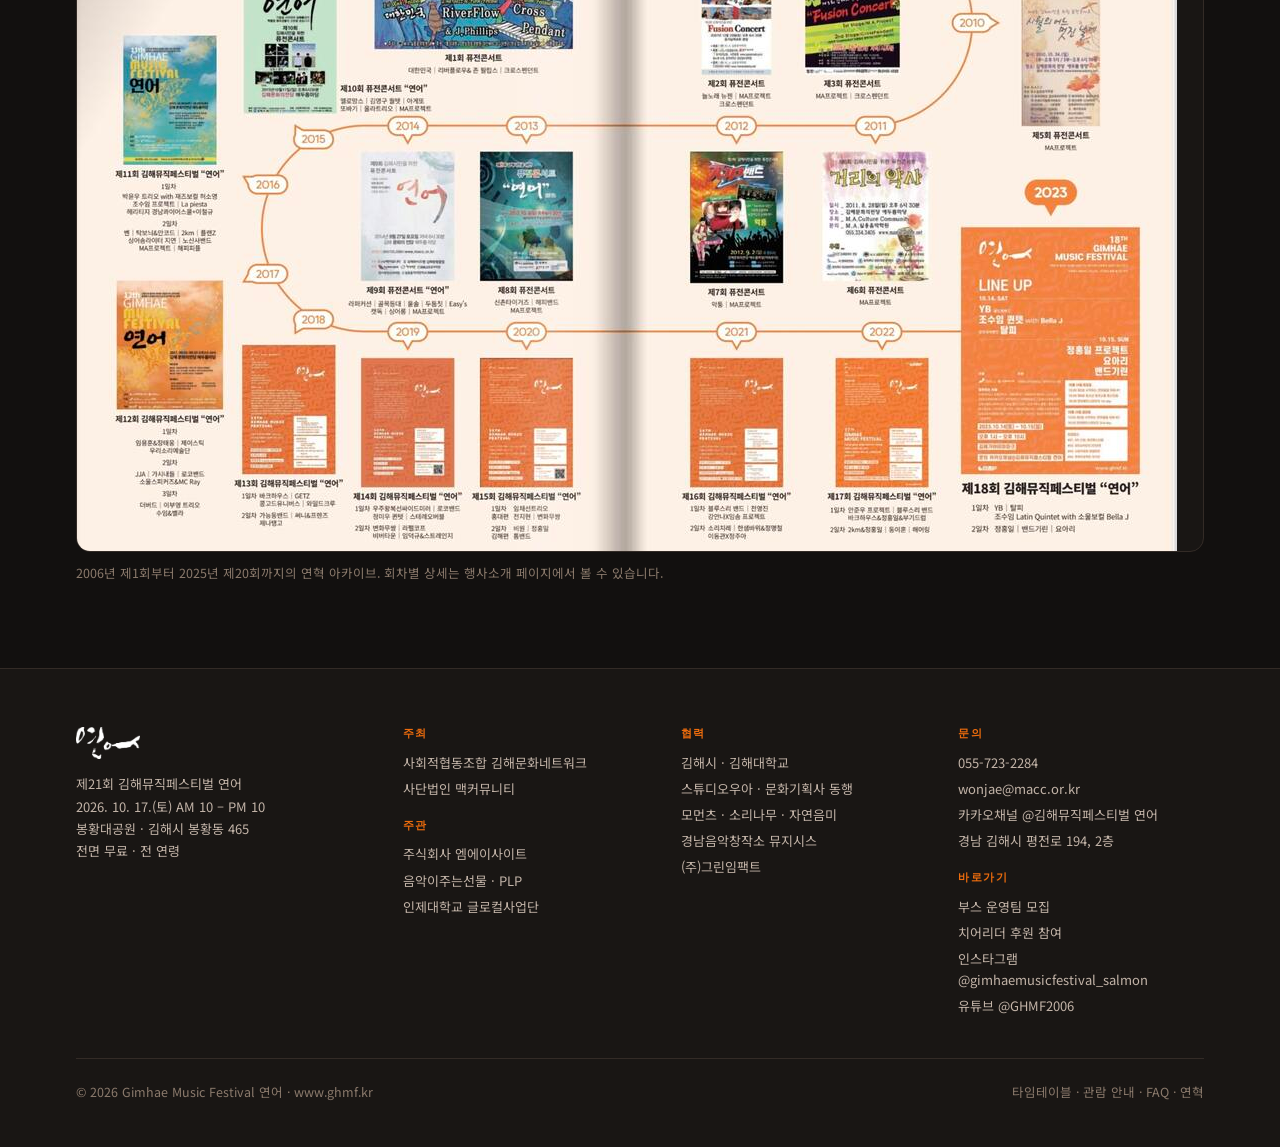
==== commit 75445dde: "SEO 기본값: 메타·og 절대경로·JSON-LD·robots·sitemap" ====
--- a/index.html
+++ b/index.html
@@ -3,14 +3,22 @@
 <head>
 <meta charset="utf-8">
 <meta name="viewport" content="width=device-width, initial-scale=1">
-<meta name="description" content="제21회 김해뮤직페스티벌 연어 · 2026.10.17.(토) 김해 봉황대공원 · 숲은 연어를 키우고, 연어는 숲을 만든다">
-<meta property="og:title" content="제21회 김해뮤직페스티벌 연어">
-<meta property="og:description" content="2026.10.17.(토) 김해 봉황대공원 · 전면 무료 · 숲은 연어를 키우고, 연어는 숲을 만든다">
-<meta property="og:image" content="assets/img/poster.jpg">
+<meta name="description" content="제21회 김해뮤직페스티벌 연어는 2026년 10월 17일(토) 오전 10시부터 오후 10시까지 김해 봉황대공원(김해시 봉황동 465)에서 열리며, 전면 무료입니다. 숲은 연어를 키우고, 연어는 숲을 만든다.">
+<link rel="canonical" href="https://ghmf.kr/">
 <meta property="og:type" content="website">
+<meta property="og:locale" content="ko_KR">
+<meta property="og:site_name" content="김해뮤직페스티벌 연어">
+<meta property="og:title" content="제21회 김해뮤직페스티벌 연어 · 10.17(토) 봉황대공원">
+<meta property="og:description" content="2026.10.17.(토) 10:00–22:00 김해 봉황대공원 · 전면 무료 · 잭킹콩 · 컨트리공방 · 아디오스오디오 · 와일드크루 · HISPOP(D7) · 밴드 토너 · 김해청소년밴드">
+<meta property="og:url" content="https://ghmf.kr/">
+<meta property="og:image" content="https://ghmf.kr/assets/img/og-share.jpg">
+<meta property="og:image:width" content="1200"><meta property="og:image:height" content="630">
+<meta name="twitter:card" content="summary_large_image">
 <meta name="theme-color" content="#12100F">
 <link rel="icon" href="assets/img/ghmf.png">
-<title>김해뮤직페스티벌 연어</title>
+<title>제21회 김해뮤직페스티벌 연어 · 2026.10.17(토) 김해 봉황대공원</title>
+<script type="application/ld+json">{"@context": "https://schema.org", "@type": "MusicEvent", "name": "제21회 김해뮤직페스티벌 연어", "alternateName": ["김해뮤직페스티벌", "연어 축제", "Gimhae Music Festival SALMON"], "description": "제21회 김해뮤직페스티벌 연어는 2026년 10월 17일(토) 오전 10시부터 오후 10시까지 김해 봉황대공원(김해시 봉황동 465)에서 열리며, 전면 무료입니다. 슬로건은 「숲은 연어를 키우고, 연어는 숲을 만든다」.", "startDate": "2026-10-17T10:00:00+09:00", "endDate": "2026-10-17T22:00:00+09:00", "eventStatus": "https://schema.org/EventScheduled", "eventAttendanceMode": "https://schema.org/OfflineEventAttendanceMode", "isAccessibleForFree": true, "location": {"@type": "Place", "name": "봉황대공원 (김해 봉황동 유적)", "address": {"@type": "PostalAddress", "streetAddress": "봉황동 465", "addressLocality": "김해시", "addressRegion": "경상남도", "addressCountry": "KR"}}, "image": ["https://ghmf.kr/assets/img/poster.jpg", "https://ghmf.kr/assets/img/og-share.jpg"], "offers": {"@type": "Offer", "price": "0", "priceCurrency": "KRW", "availability": "https://schema.org/InStock", "url": "https://ghmf.kr/", "validFrom": "2026-09-01T00:00:00+09:00"}, "organizer": [{"@type": "Organization", "name": "사회적협동조합 김해문화네트워크", "url": "https://ghmf.kr"}, {"@type": "Organization", "name": "사단법인 맥커뮤니티"}], "performer": [{"@type": "MusicGroup", "name": "잭킹콩"}, {"@type": "MusicGroup", "name": "컨트리공방"}, {"@type": "MusicGroup", "name": "아디오스오디오"}, {"@type": "MusicGroup", "name": "와일드크루"}, {"@type": "MusicGroup", "name": "HISPOP (D7)"}, {"@type": "MusicGroup", "name": "밴드 토너"}, {"@type": "MusicGroup", "name": "김해청소년밴드"}], "url": "https://ghmf.kr/"}</script>
+<script type="application/ld+json">{"@context": "https://schema.org", "@type": "Organization", "name": "김해뮤직페스티벌 연어", "url": "https://ghmf.kr", "logo": "https://ghmf.kr/assets/img/logo.png", "sameAs": ["https://www.instagram.com/gimhaemusicfestival_salmon/", "https://www.youtube.com/@GHMF2006"], "contactPoint": {"@type": "ContactPoint", "telephone": "+82-55-723-2284", "email": "wonjae@macc.or.kr", "contactType": "customer support", "availableLanguage": "Korean"}}</script>
 <link rel="preconnect" href="https://fonts.googleapis.com">
 <link rel="preconnect" href="https://fonts.gstatic.com" crossorigin>
 <link rel="stylesheet" href="https://fonts.googleapis.com/css2?family=Noto+Sans+KR:wght@400;500;700;900&family=Archivo:wght@500;600;700;800&display=swap">
@@ -42,7 +50,7 @@
   </div>
 </header>
 
-<main id="app"></main>
+<main id="app"><noscript><div style="max-width:880px;margin:40px auto;padding:0 20px;color:#F7F1EB"><h1>제21회 김해뮤직페스티벌 연어</h1><p>제21회 김해뮤직페스티벌 연어는 2026년 10월 17일(토) 오전 10시부터 오후 10시까지 김해 봉황대공원(김해시 봉황동 465)에서 열리며, 전면 무료입니다.</p><p><a href="/program/">타임테이블</a> · <a href="/guide/">관람 안내</a> · <a href="/about/">행사소개</a> · <a href="/booth/">부스 모집</a> · <a href="/faq/">자주 묻는 질문</a> · <a href="/history/">21년 연혁</a></p></div></noscript></main>
 
 <footer>
   <div class="wrap">
@@ -95,7 +103,7 @@
     </div>
     <div class="fbot">
       <span>© 2026 Gimhae Music Festival 연어 · www.ghmf.kr</span>
-      <span><a href="#/admin">관리자</a></span>
+      <span><a href="/program/">타임테이블</a> · <a href="/guide/">관람 안내</a> · <a href="/faq/">FAQ</a> · <a href="/history/">연혁</a></span>
     </div>
   </div>
 </footer>
--- a/assets/css/style.css
+++ b/assets/css/style.css
@@ -54,11 +54,14 @@
 nav.main a.on{color:var(--orange);font-weight:700}
 .iconbtn{width:36px;height:36px;display:grid;place-items:center;border:1px solid var(--line-2);background:var(--surface);border-radius:10px;color:var(--tx-2)}
 .iconbtn:hover{border-color:var(--orange);color:var(--orange)}
+.sns{display:flex;gap:6px;flex:0 0 auto;margin-left:12px}
+.sns a{text-decoration:none}
 .burger{display:none}
 @media(max-width:940px){
   nav.main{position:fixed;inset:66px 0 auto 0;flex-direction:column;background:var(--bg);border-bottom:1px solid var(--line);padding:10px 22px 20px;gap:2px;align-items:stretch;display:none}
   nav.main.open{display:flex}
   nav.main a{padding:13px 8px;font-size:16px}
+  .sns{margin-left:auto}
   .burger{display:grid}
 }
 
@@ -238,6 +241,26 @@
 .boothband h2{font-size:clamp(25px,3.2vw,34px);color:#fff}
 .boothband p{color:rgba(255,255,255,.86);margin-top:12px;font-size:15.5px;max-width:52ch}
 
+/* ═══════ channels ═══════ */
+.chan{display:grid;grid-template-columns:repeat(2,1fr);gap:18px}
+@media(max-width:700px){.chan{grid-template-columns:1fr}}
+.chan a{
+  display:flex;align-items:center;gap:20px;text-decoration:none;
+  background:var(--surface);border:1px solid var(--line-2);border-radius:16px;
+  padding:26px 28px;transition:.16s;box-shadow:var(--shadow);
+}
+.chan a:hover{border-color:var(--orange);transform:translateY(-2px)}
+.chan .ic{
+  flex:0 0 auto;width:54px;height:54px;border-radius:14px;display:grid;place-items:center;
+  background:var(--surface-2);border:1px solid var(--line-2);color:var(--orange-lift);
+}
+.chan a:hover .ic{background:var(--orange);border-color:var(--orange);color:#fff}
+.chan .tx b{display:block;font-size:19px;font-weight:900;letter-spacing:-.02em}
+.chan .tx span{display:block;font-size:13.5px;color:var(--tx-3);margin-top:4px;font-family:Archivo;letter-spacing:.02em}
+.chan .tx small{display:block;font-size:13px;color:var(--tx-2);margin-top:9px;line-height:1.6}
+.chan .go{margin-left:auto;color:var(--tx-3);flex:0 0 auto}
+.chan a:hover .go{color:var(--orange-lift)}
+
 /* ═══════ footer ═══════ */
 footer{background:var(--surface);border-top:1px solid var(--line);padding:58px 0 44px}
 .fgrid{display:grid;grid-template-columns:1.2fr 1fr 1fr 1fr;gap:32px}
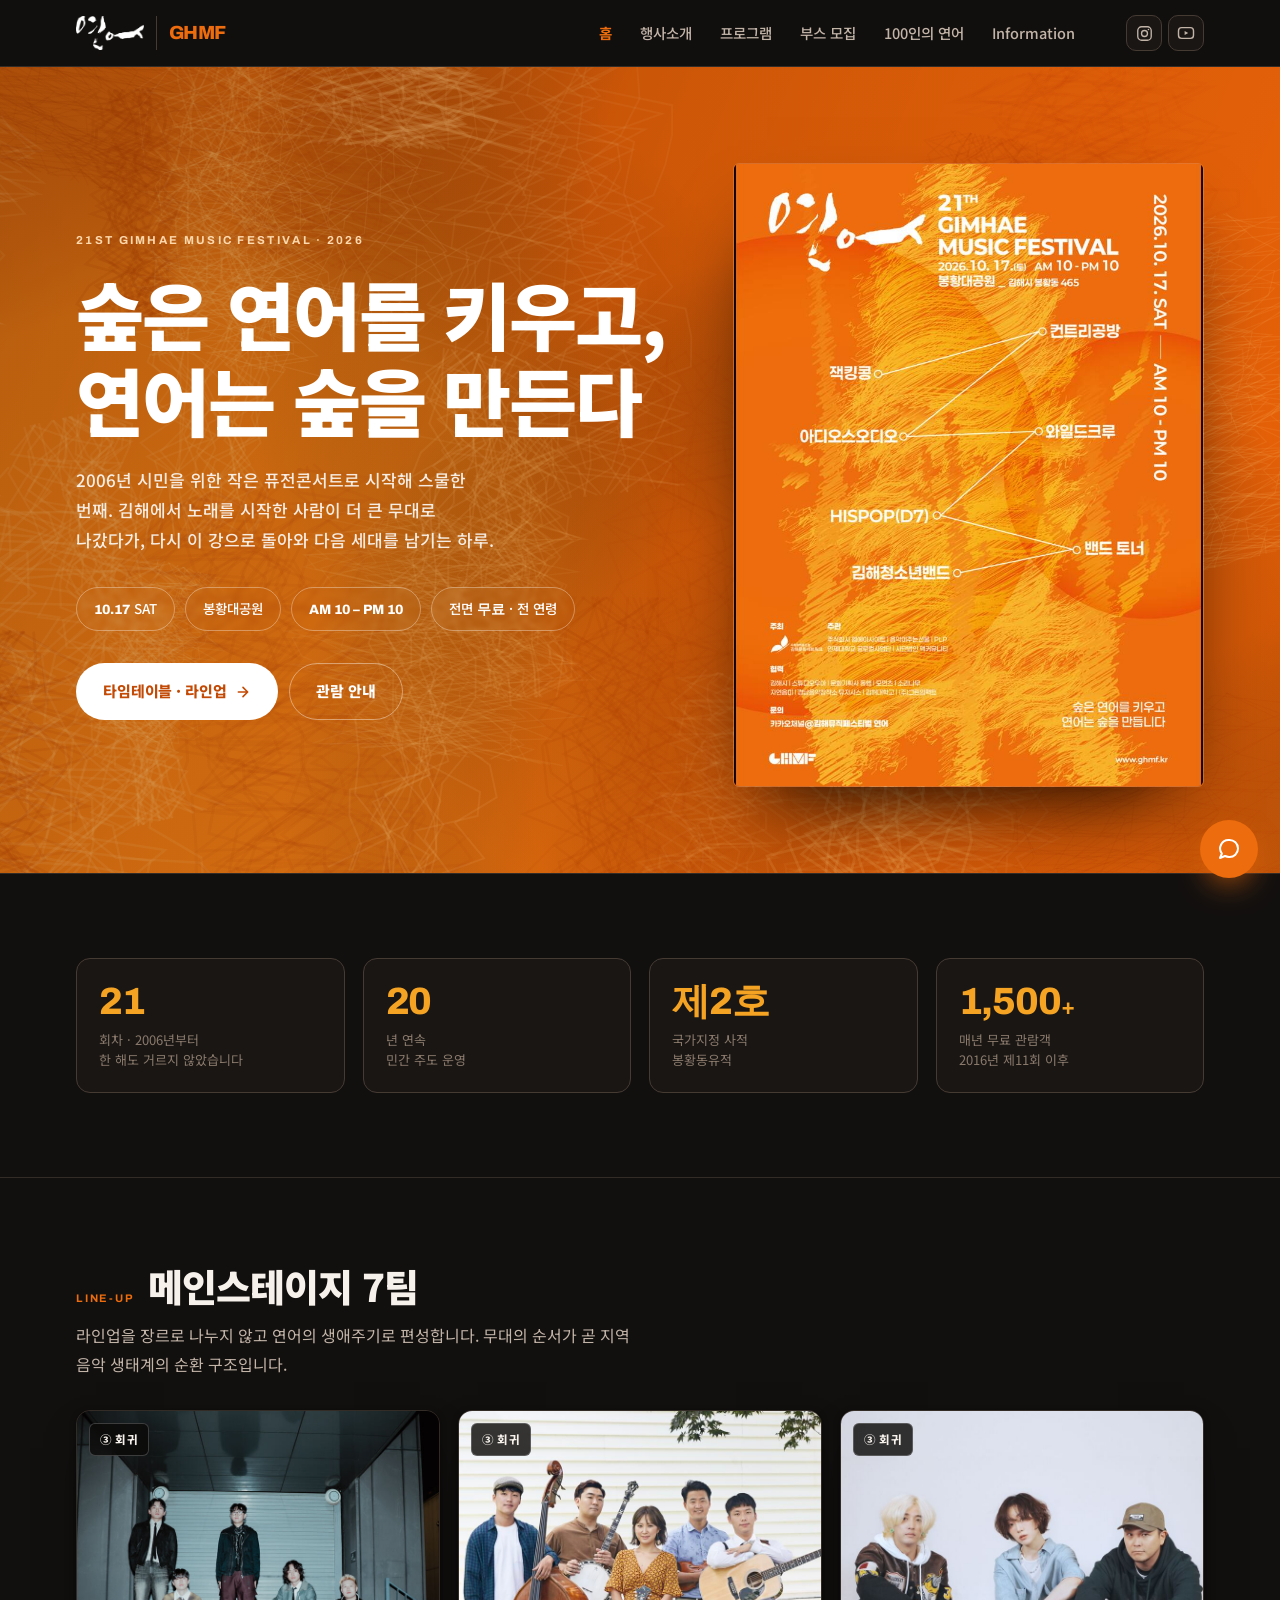
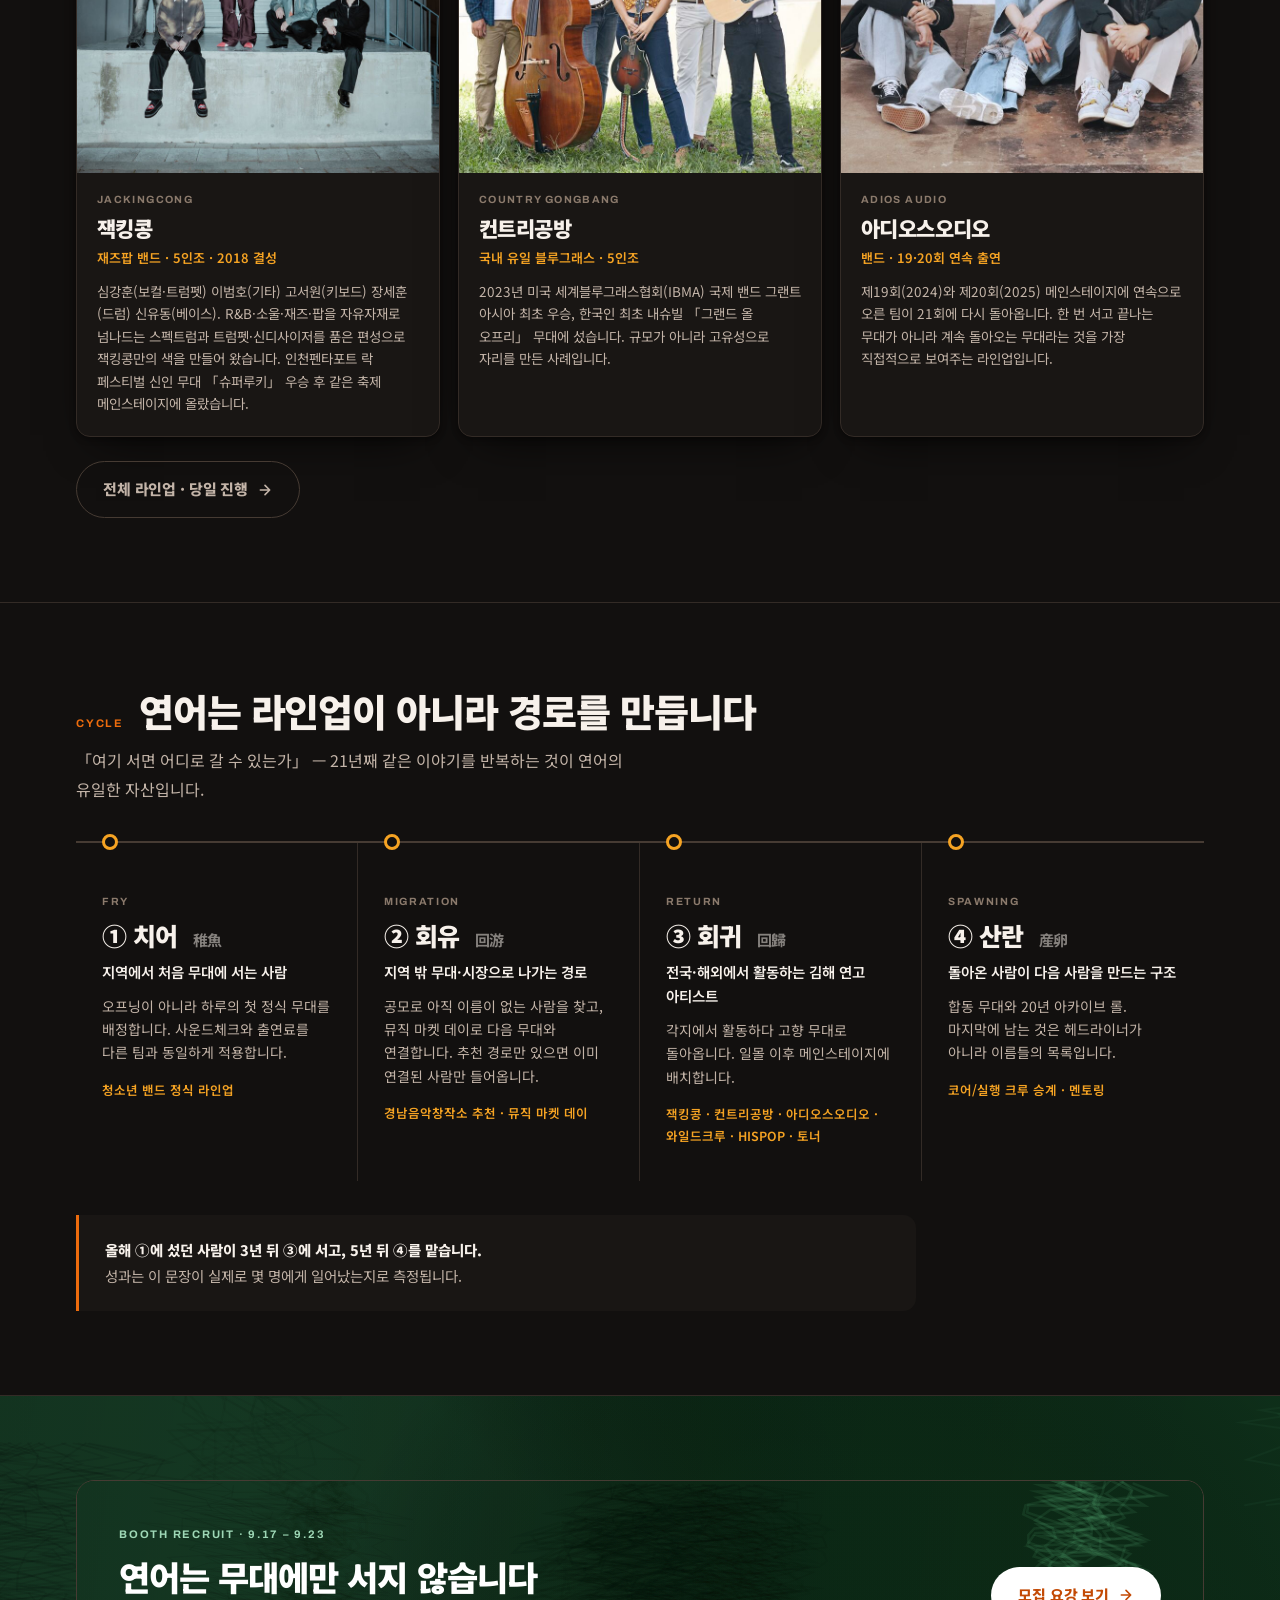
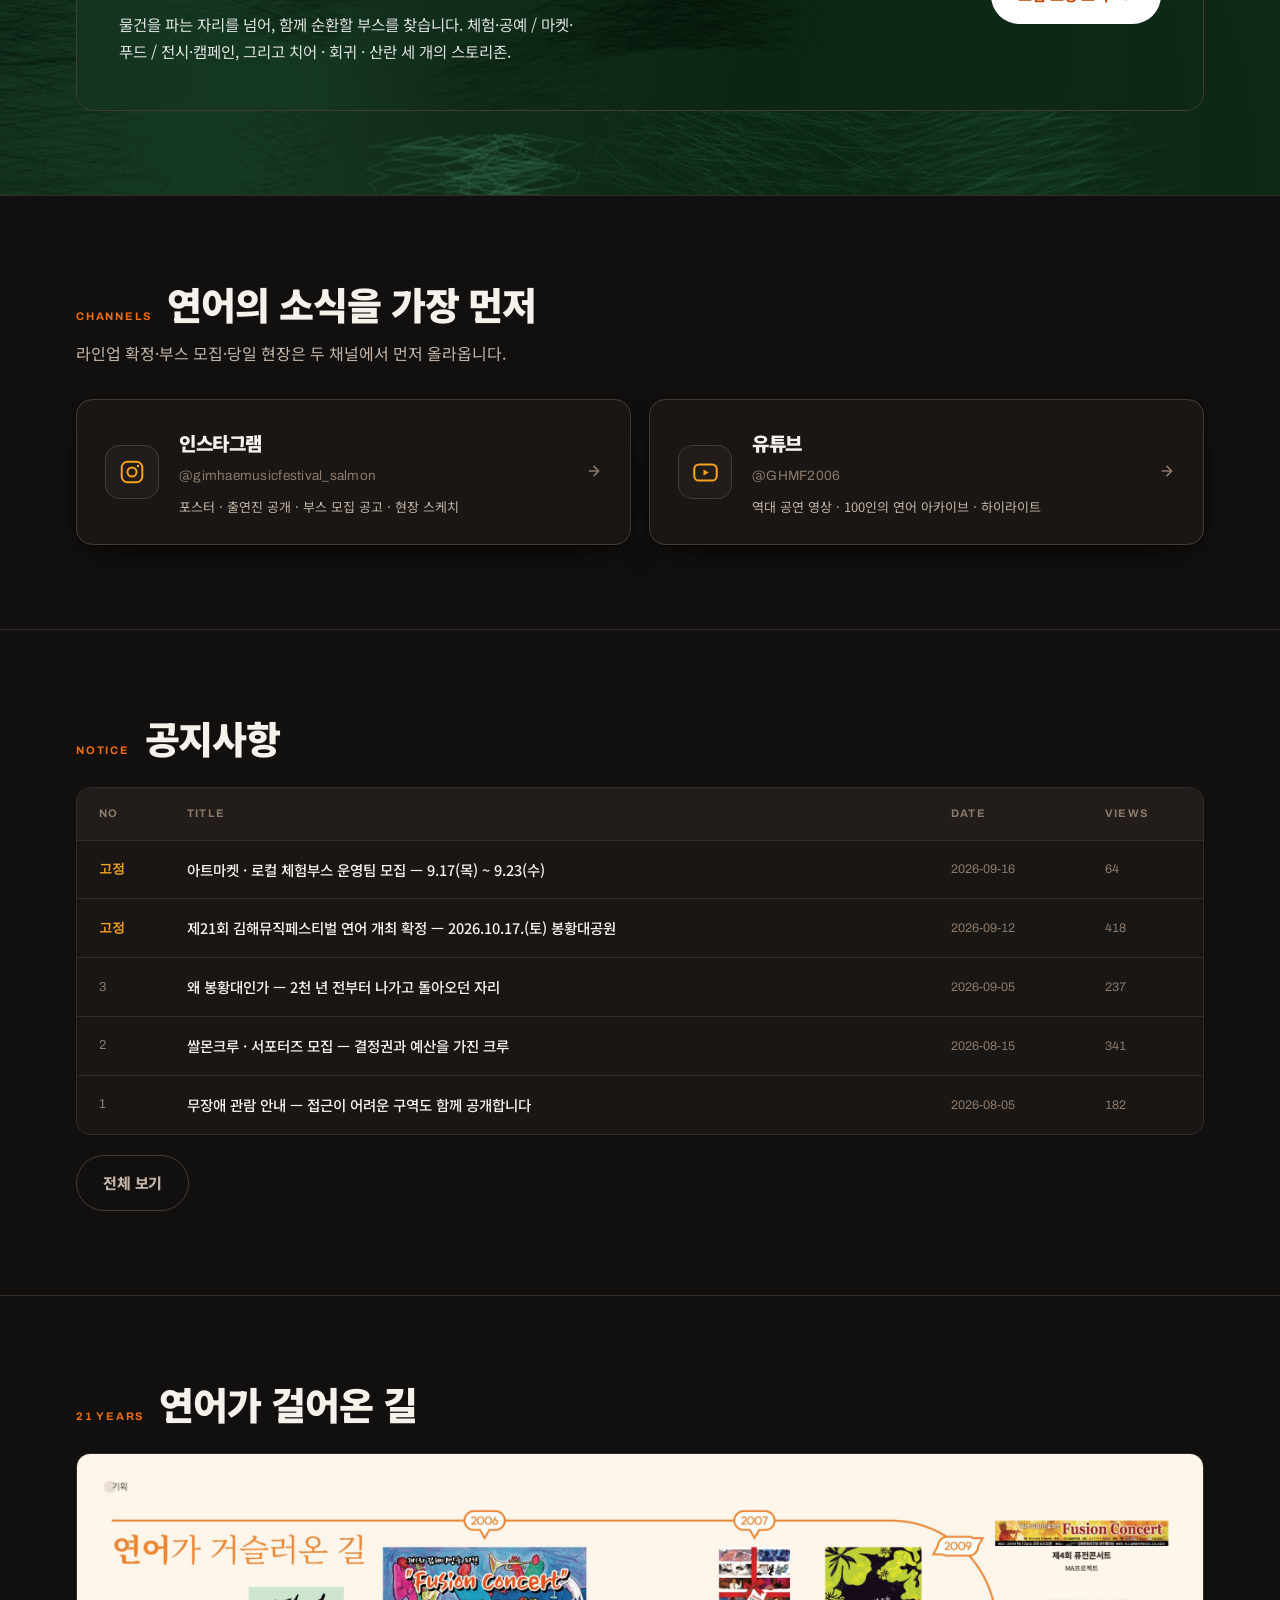
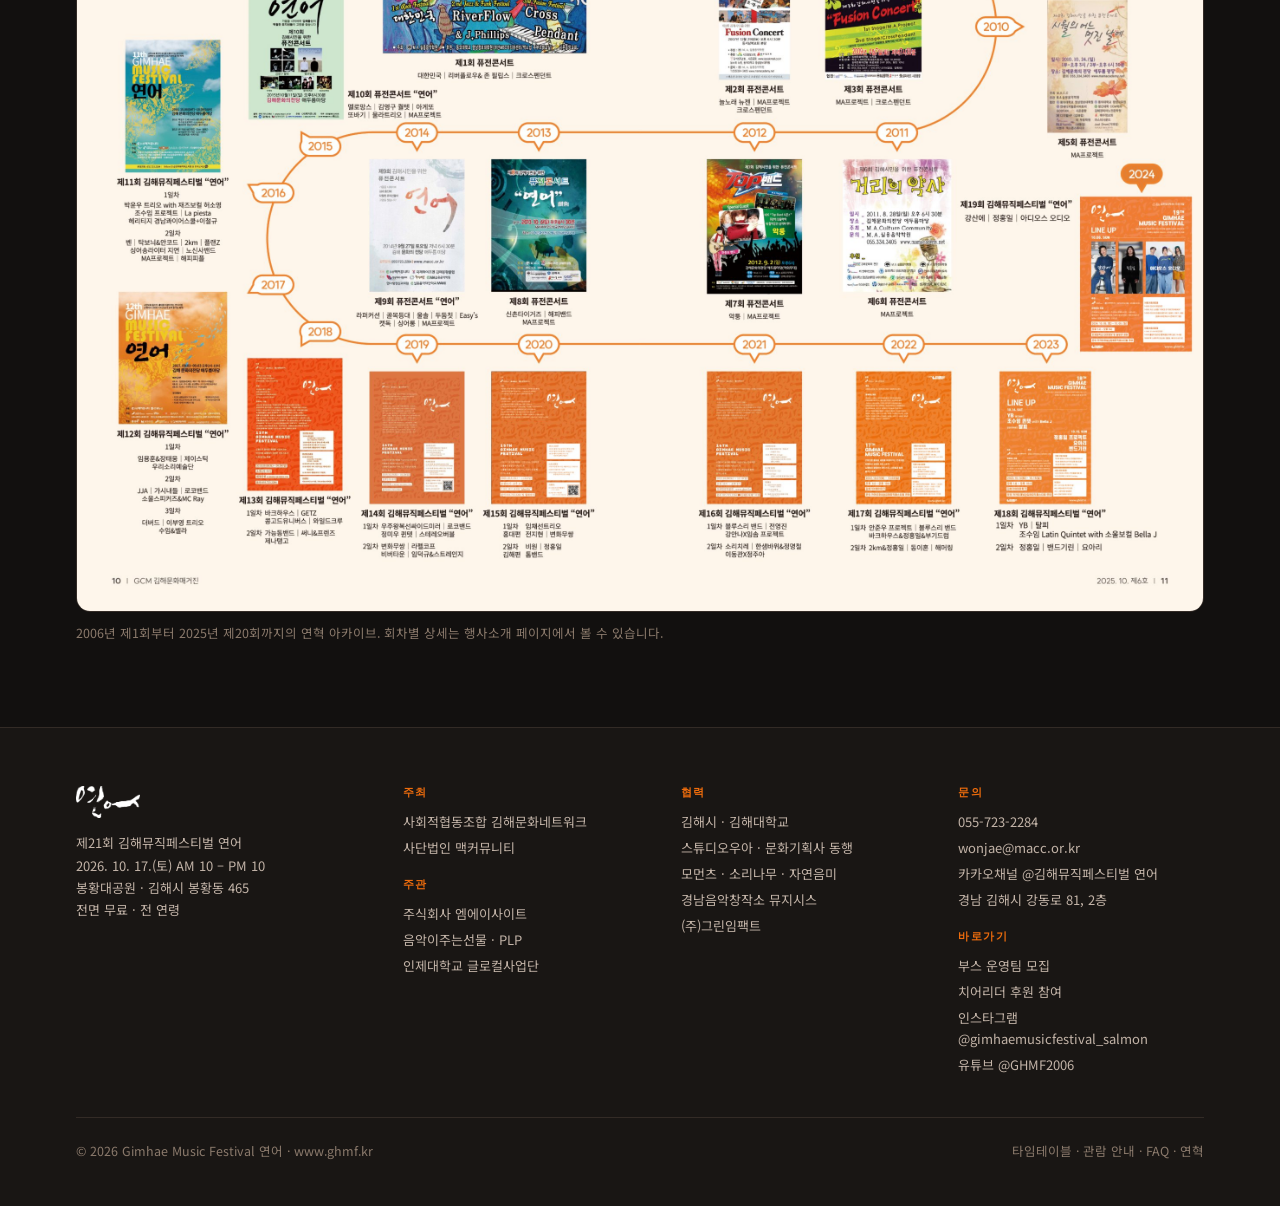
==== commit a1eaa756: "Add files via upload" ====
--- a/index.html
+++ b/index.html
@@ -90,7 +90,7 @@
           <li>055-723-2284</li>
           <li>wonjae@macc.or.kr</li>
           <li>카카오채널 @김해뮤직페스티벌 연어</li>
-          <li>경남 김해시 평전로 194, 2층</li>
+          <li>경남 김해시 강동로 81, 2층</li>
         </ul>
         <h5 style="margin-top:20px">바로가기</h5>
         <ul>
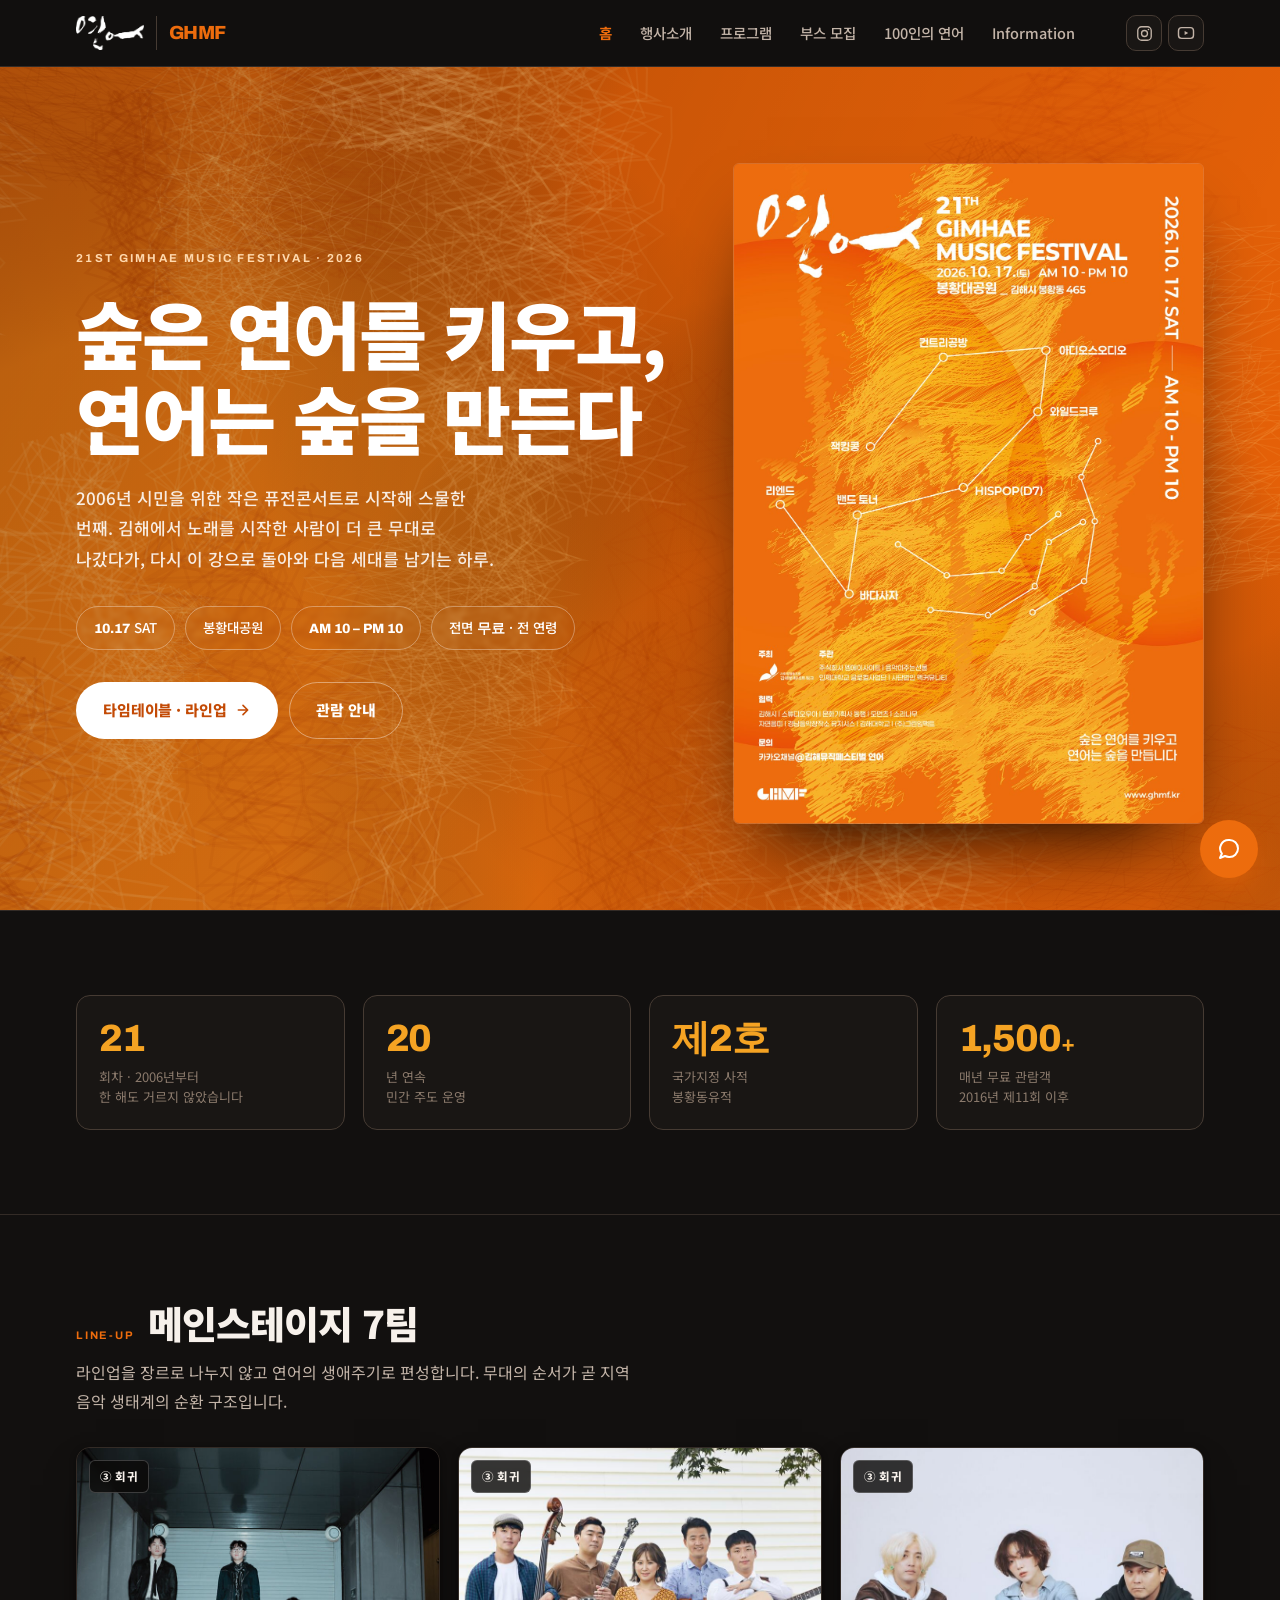
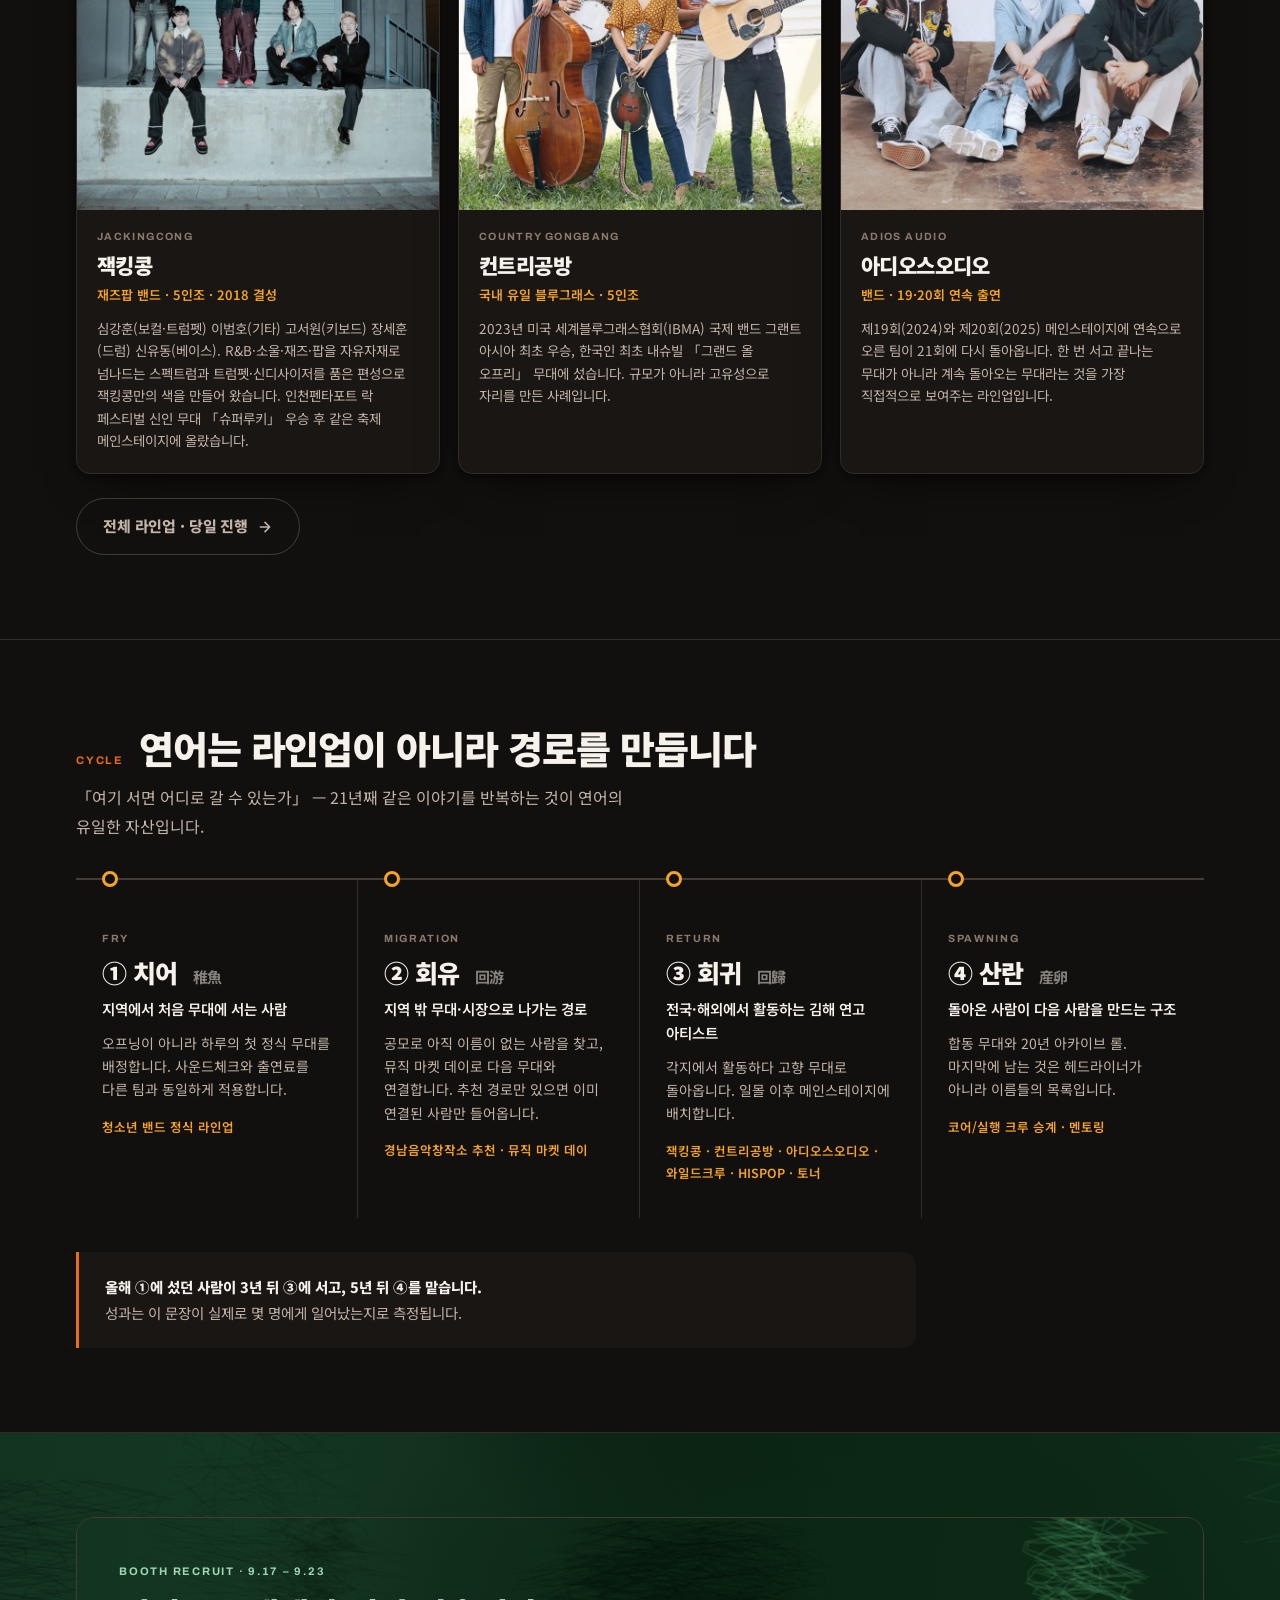
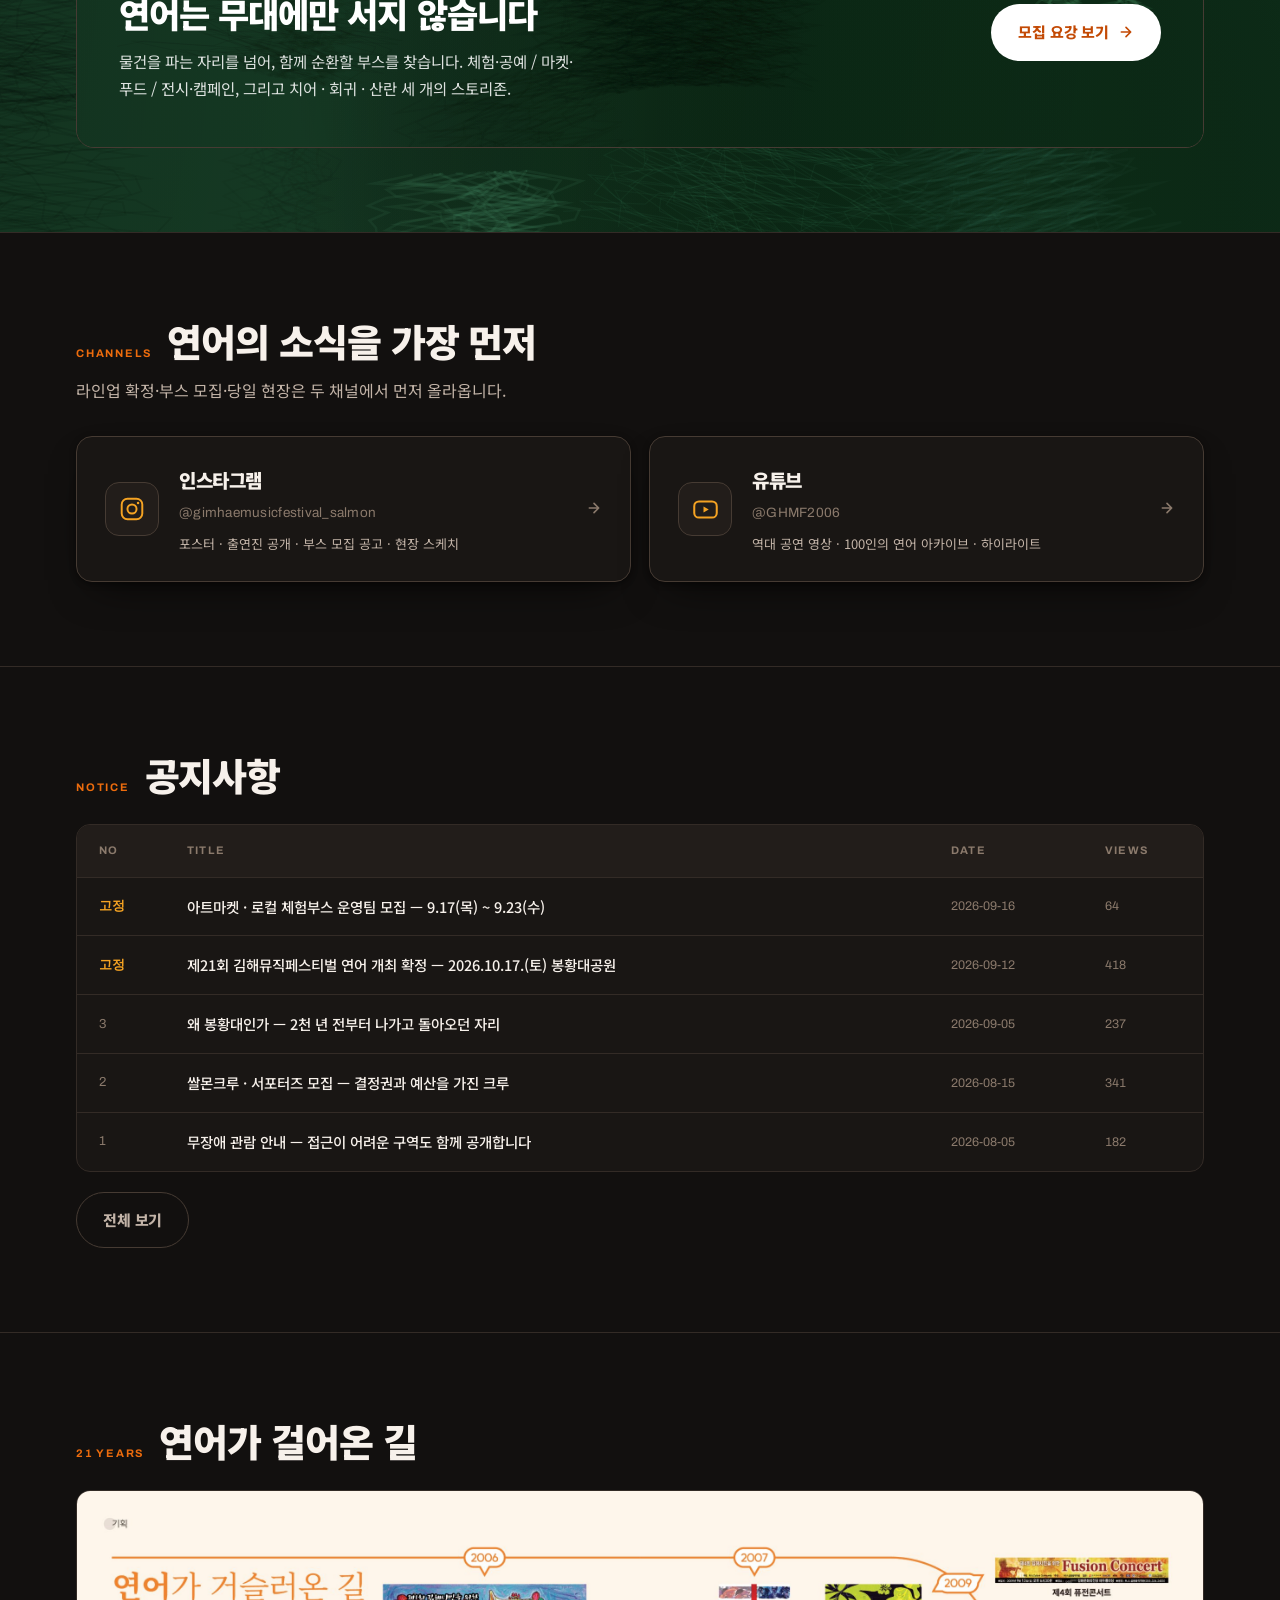
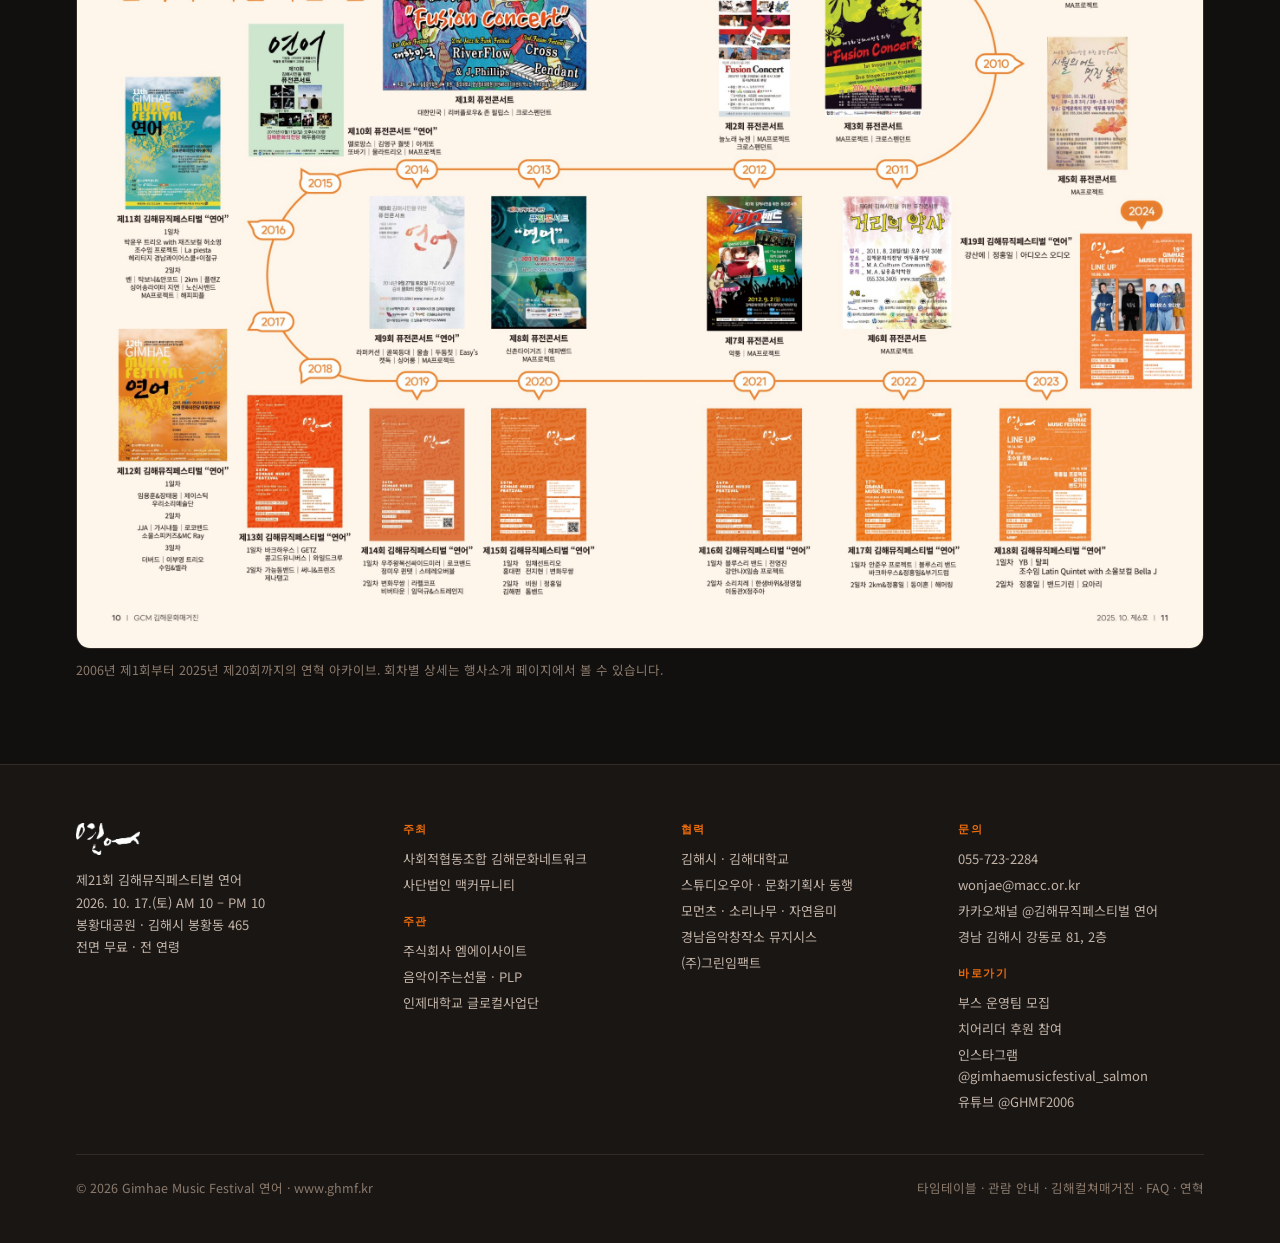
==== commit 81ffe36e: "Add files via upload" ====
--- a/index.html
+++ b/index.html
@@ -50,7 +50,7 @@
   </div>
 </header>
 
-<main id="app"><noscript><div style="max-width:880px;margin:40px auto;padding:0 20px;color:#F7F1EB"><h1>제21회 김해뮤직페스티벌 연어</h1><p>제21회 김해뮤직페스티벌 연어는 2026년 10월 17일(토) 오전 10시부터 오후 10시까지 김해 봉황대공원(김해시 봉황동 465)에서 열리며, 전면 무료입니다.</p><p><a href="/program/">타임테이블</a> · <a href="/guide/">관람 안내</a> · <a href="/about/">행사소개</a> · <a href="/booth/">부스 모집</a> · <a href="/faq/">자주 묻는 질문</a> · <a href="/history/">21년 연혁</a></p></div></noscript></main>
+<main id="app"><noscript><div style="max-width:880px;margin:40px auto;padding:0 20px;color:#F7F1EB"><h1>제21회 김해뮤직페스티벌 연어</h1><p>제21회 김해뮤직페스티벌 연어는 2026년 10월 17일(토) 오전 10시부터 오후 10시까지 김해 봉황대공원(김해시 봉황동 465)에서 열리며, 전면 무료입니다.</p><p><a href="/program/">타임테이블</a> · <a href="/guide/">관람 안내</a> · <a href="/about/">행사소개</a> · <a href="/booth/">부스 모집</a> · <a href="/magazine/">김해컬쳐매거진</a> · <a href="/faq/">자주 묻는 질문</a> · <a href="/history/">21년 연혁</a></p></div></noscript></main>
 
 <footer>
   <div class="wrap">
@@ -103,7 +103,7 @@
     </div>
     <div class="fbot">
       <span>© 2026 Gimhae Music Festival 연어 · www.ghmf.kr</span>
-      <span><a href="/program/">타임테이블</a> · <a href="/guide/">관람 안내</a> · <a href="/faq/">FAQ</a> · <a href="/history/">연혁</a></span>
+      <span><a href="/program/">타임테이블</a> · <a href="/guide/">관람 안내</a> · <a href="/magazine/">김해컬쳐매거진</a> · <a href="/faq/">FAQ</a> · <a href="/history/">연혁</a></span>
     </div>
   </div>
 </footer>
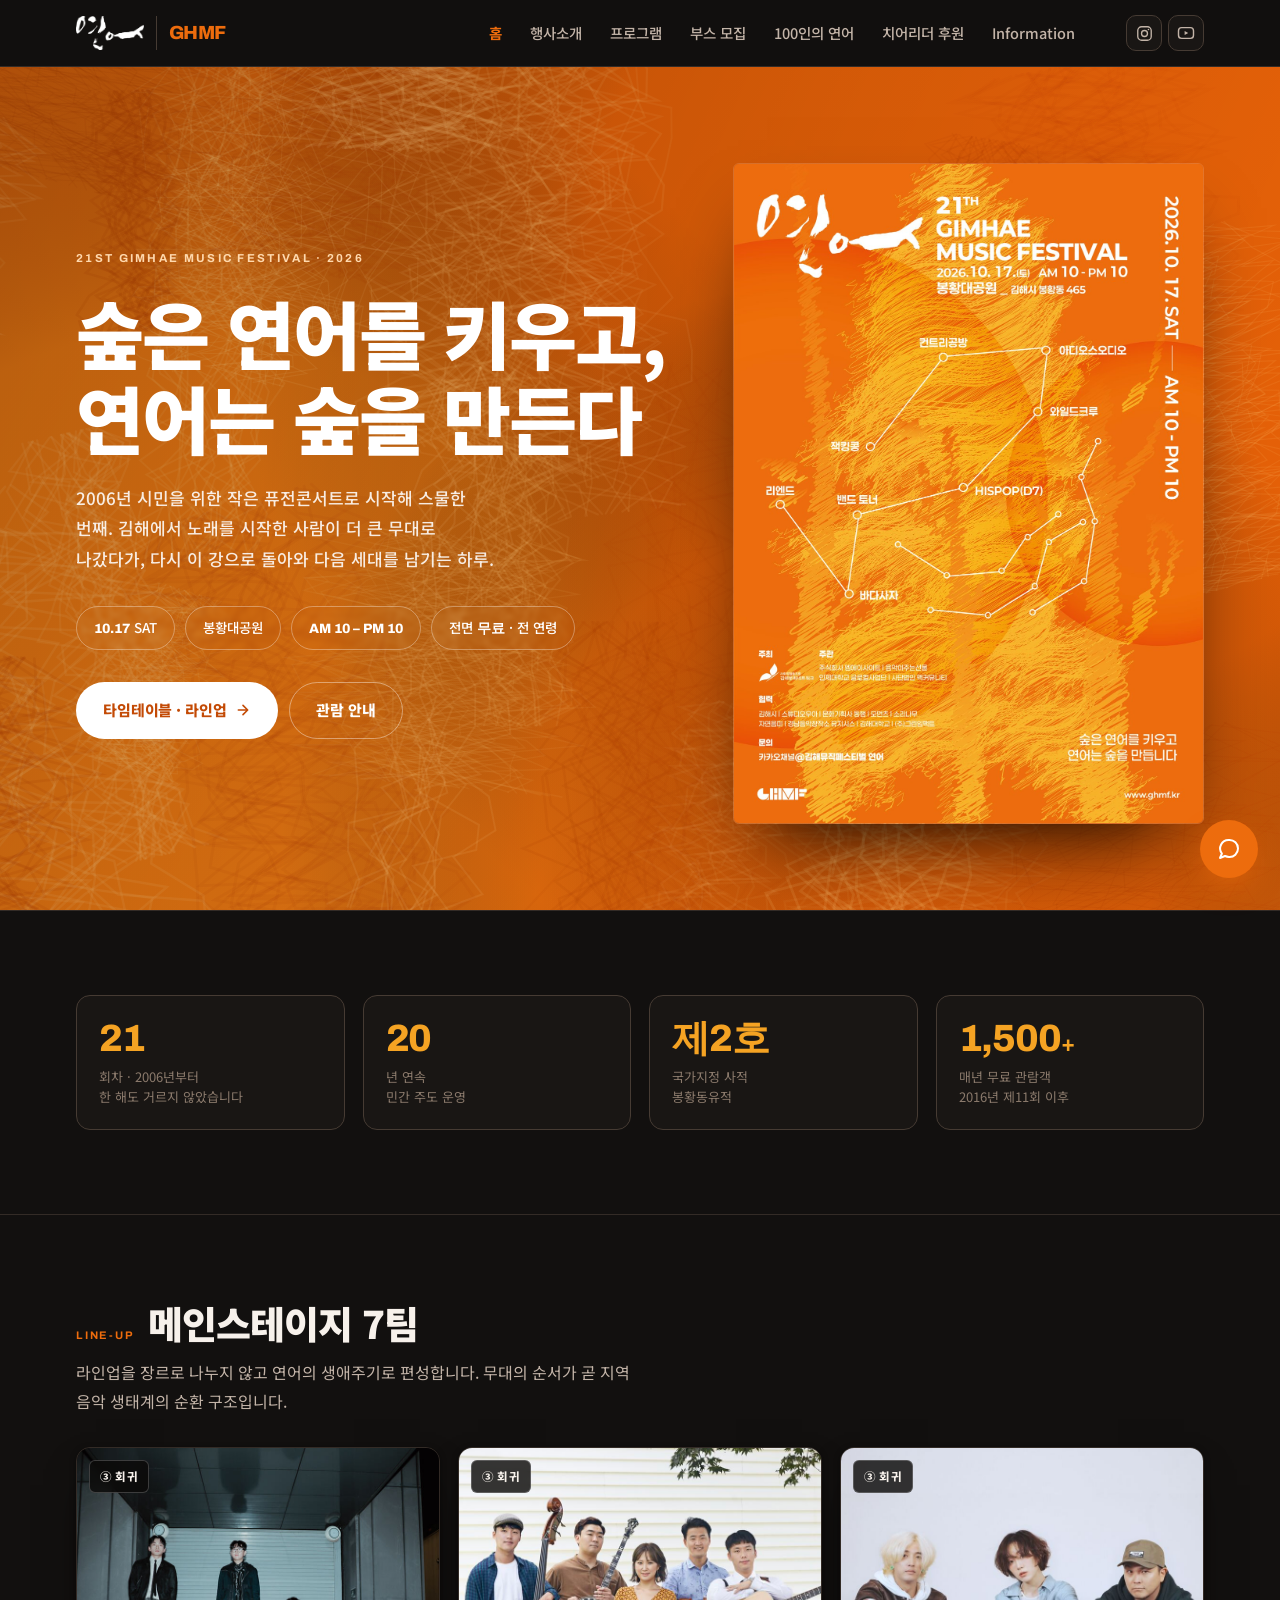
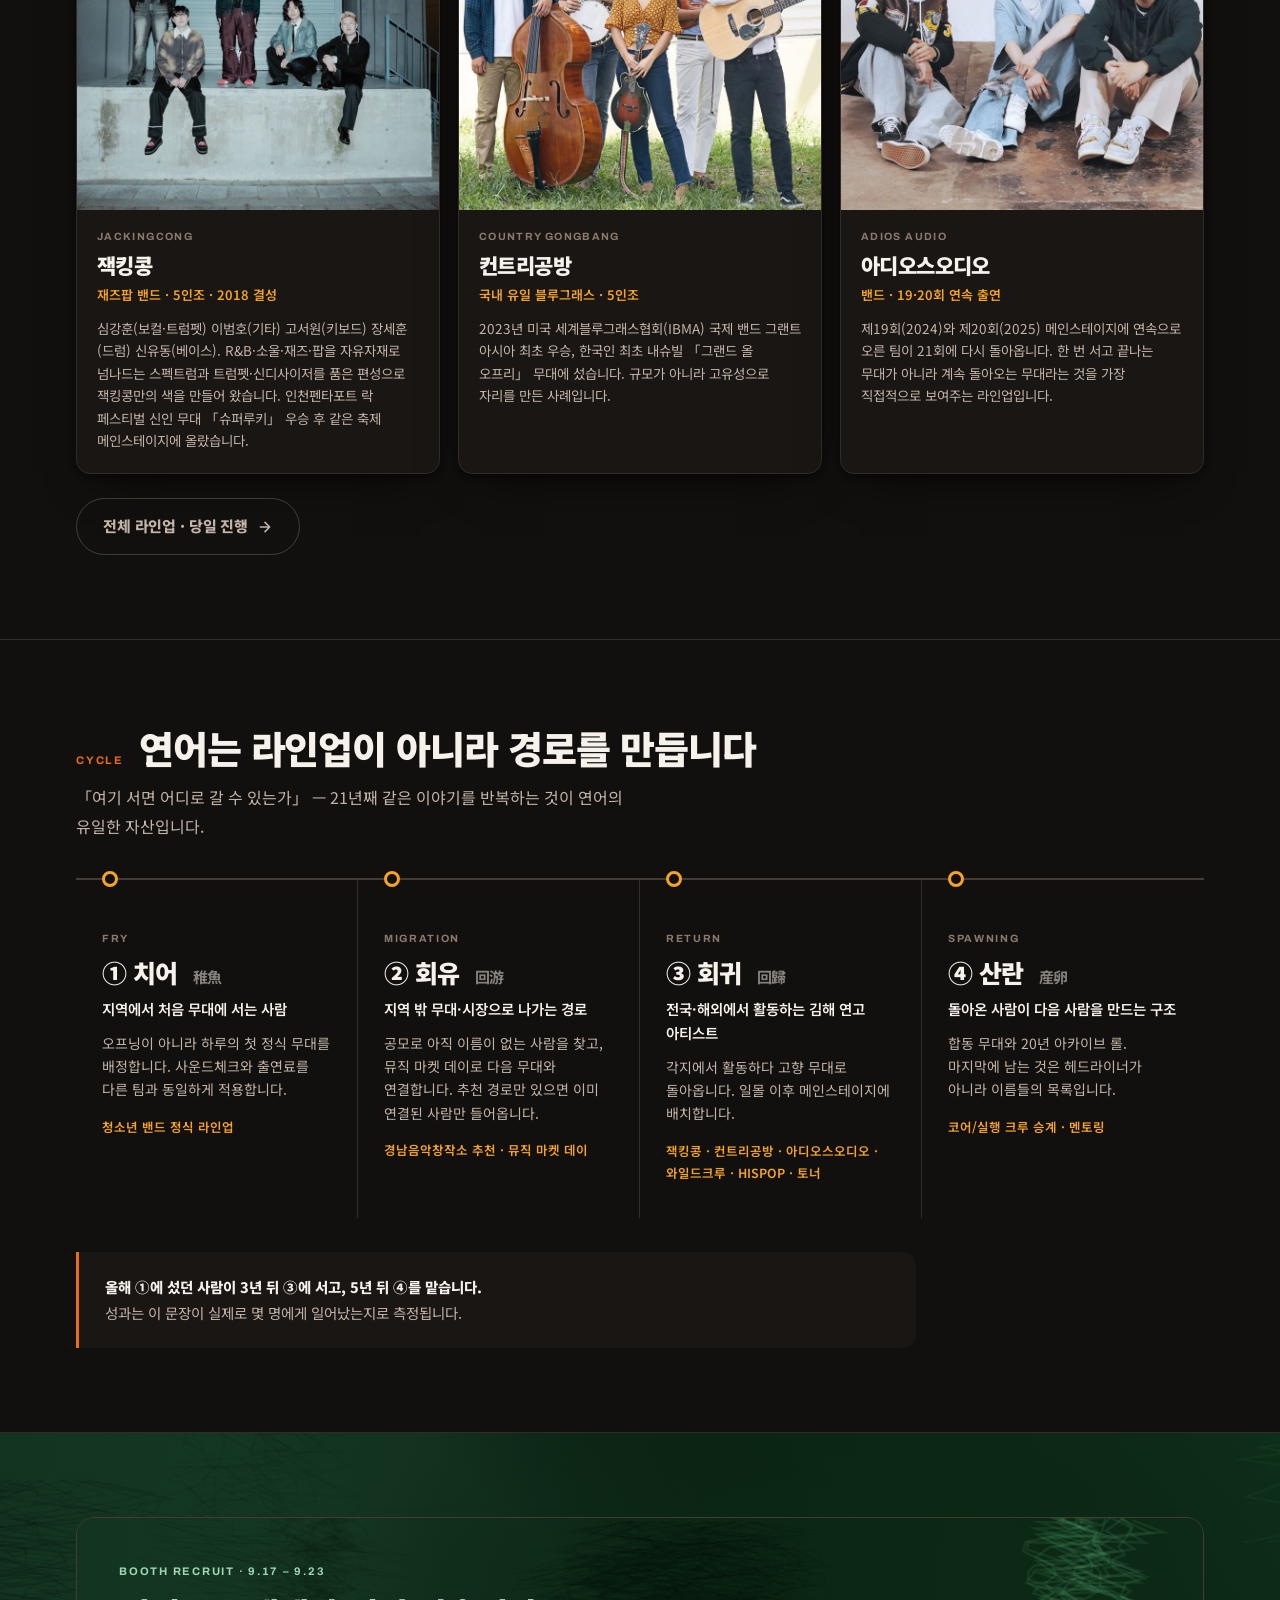
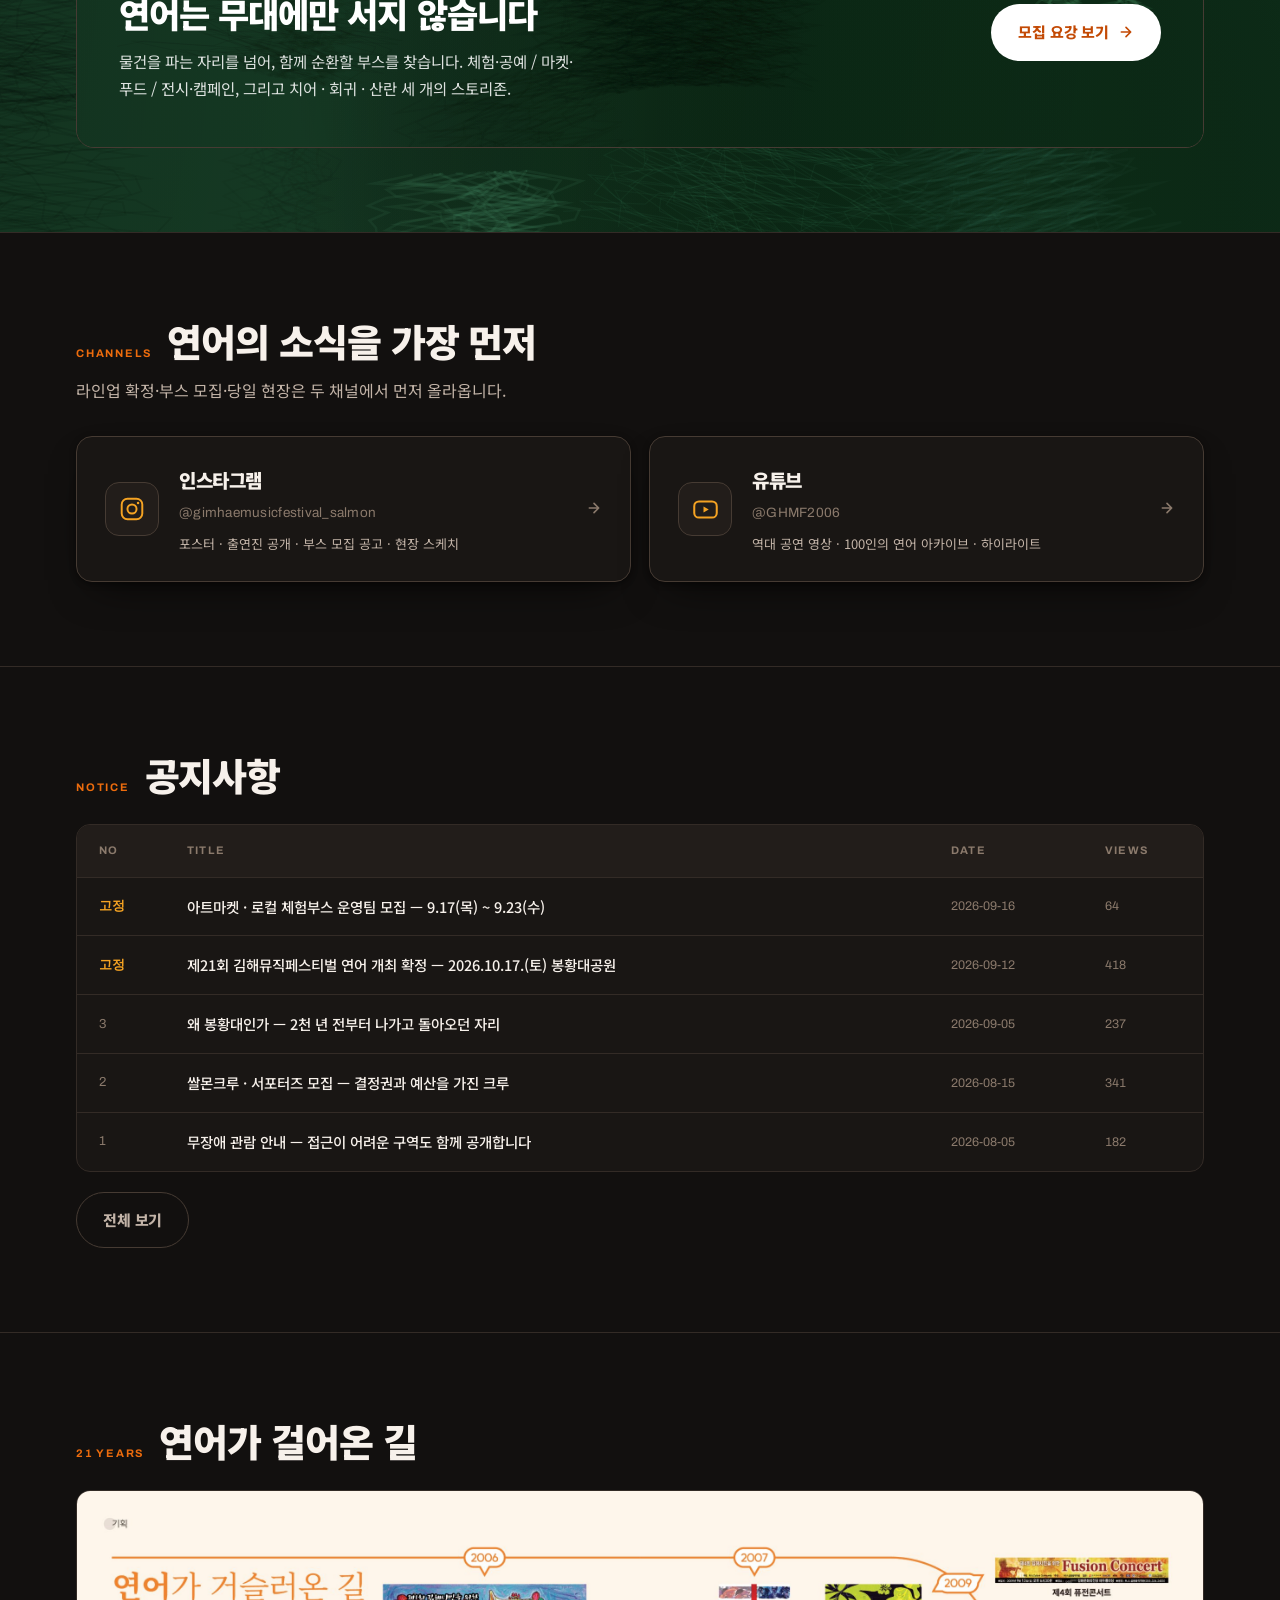
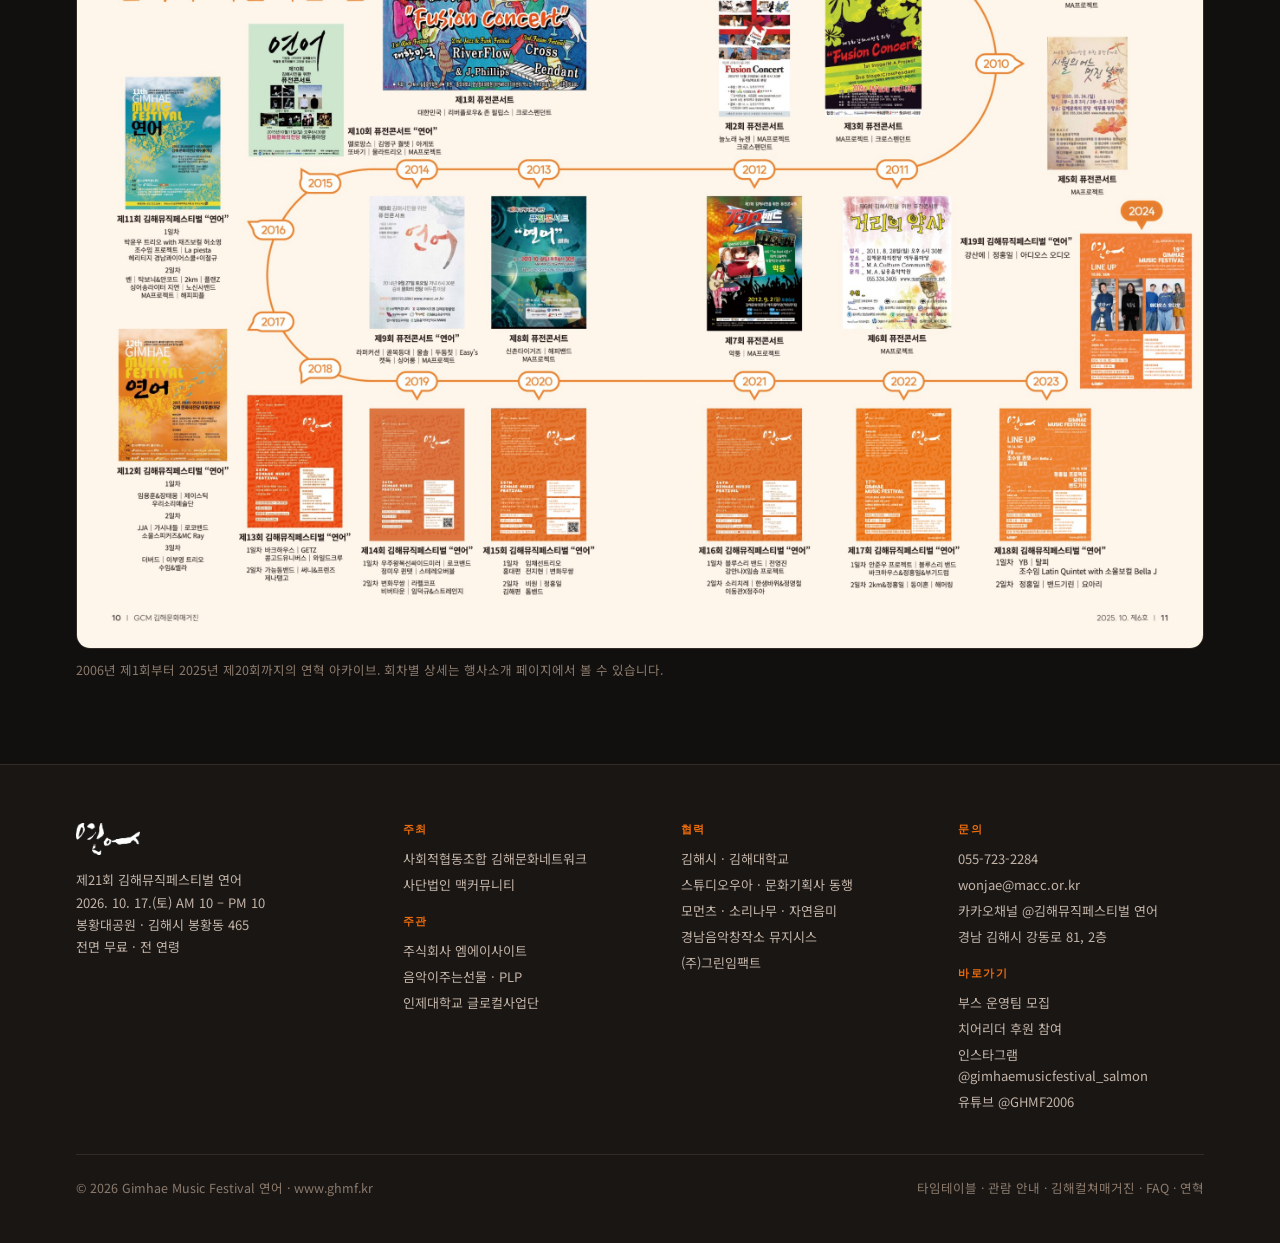
==== commit be167efa: "Add files via upload" ====
--- a/index.html
+++ b/index.html
@@ -38,6 +38,7 @@
       <a href="#/program" data-r="/program">프로그램</a>
       <a href="#/booth" data-r="/booth">부스 모집</a>
       <a href="#/salmon100" data-r="/salmon100">100인의 연어</a>
+      <a href="#/info/cheer" data-r="/info/cheer">치어리더 후원</a>
       <a href="#/info/notice" data-r="/info">Information</a>
     </nav>
     <div class="sns">
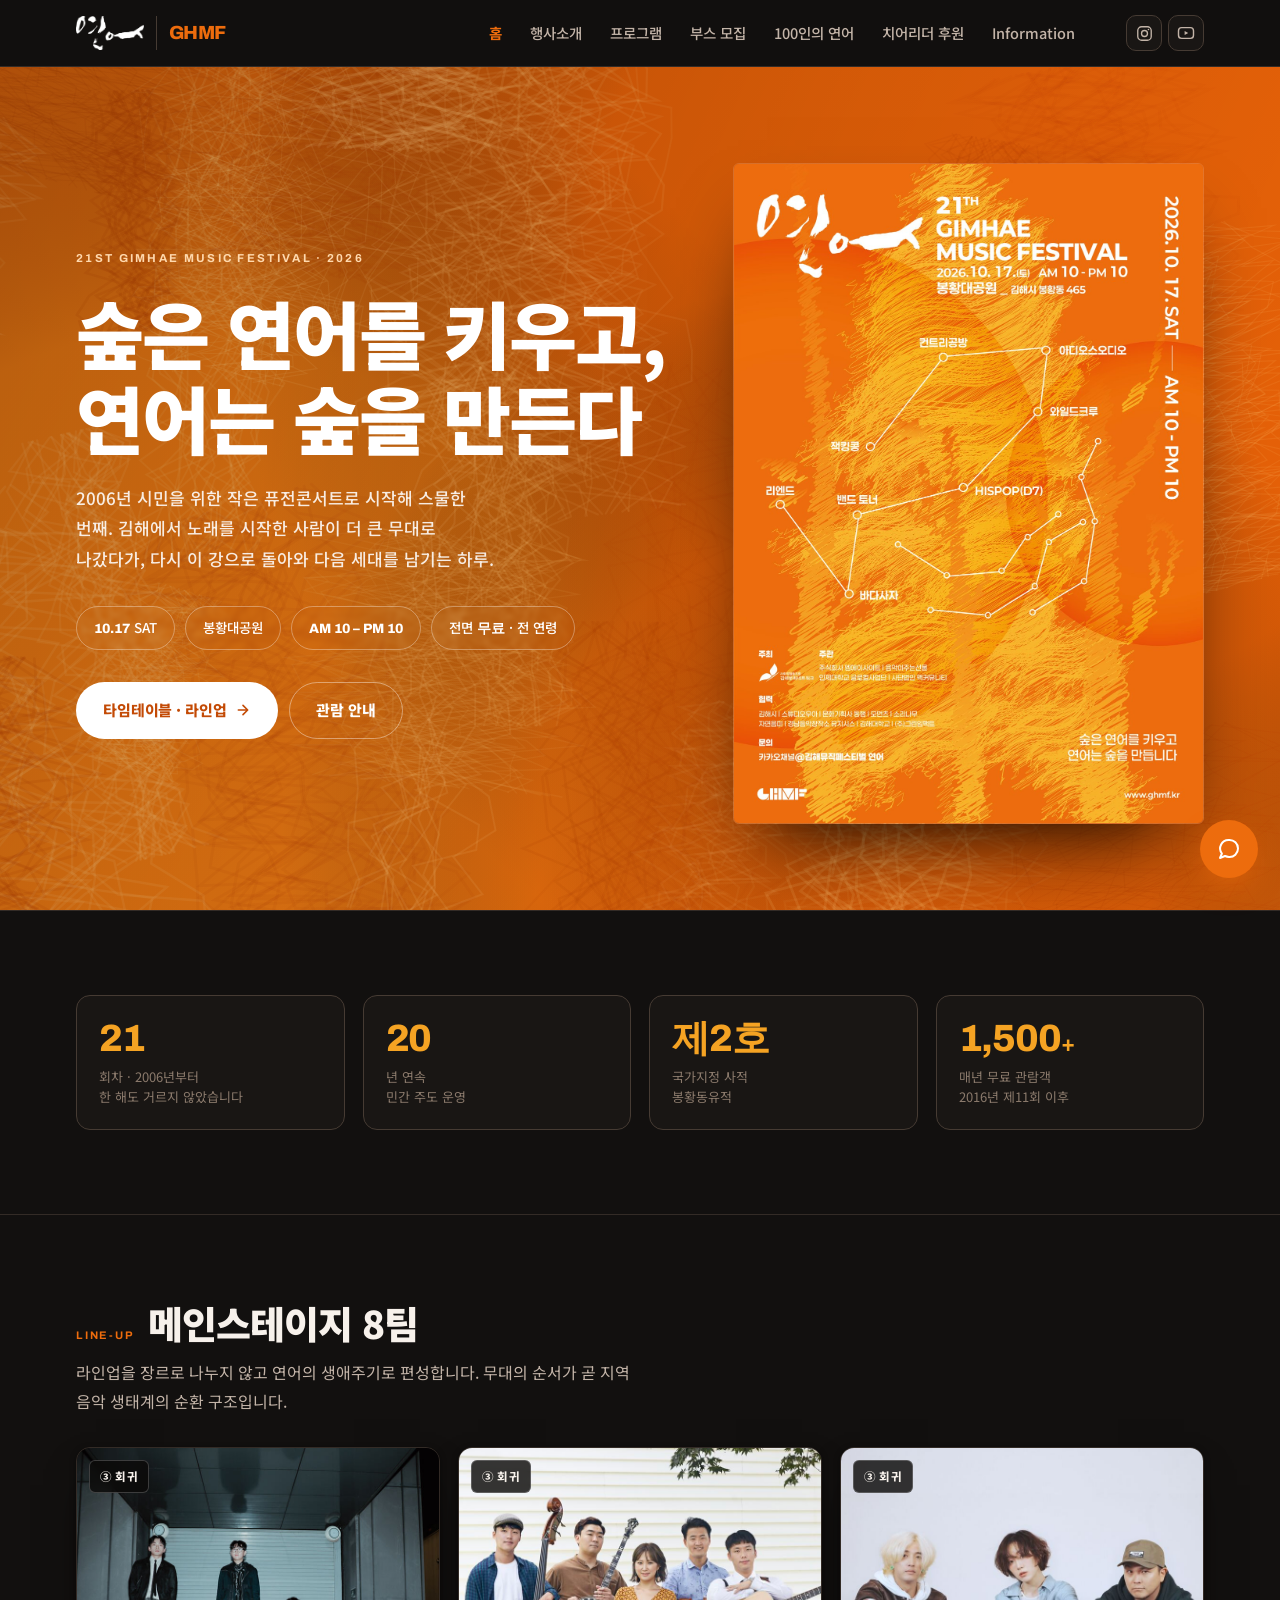
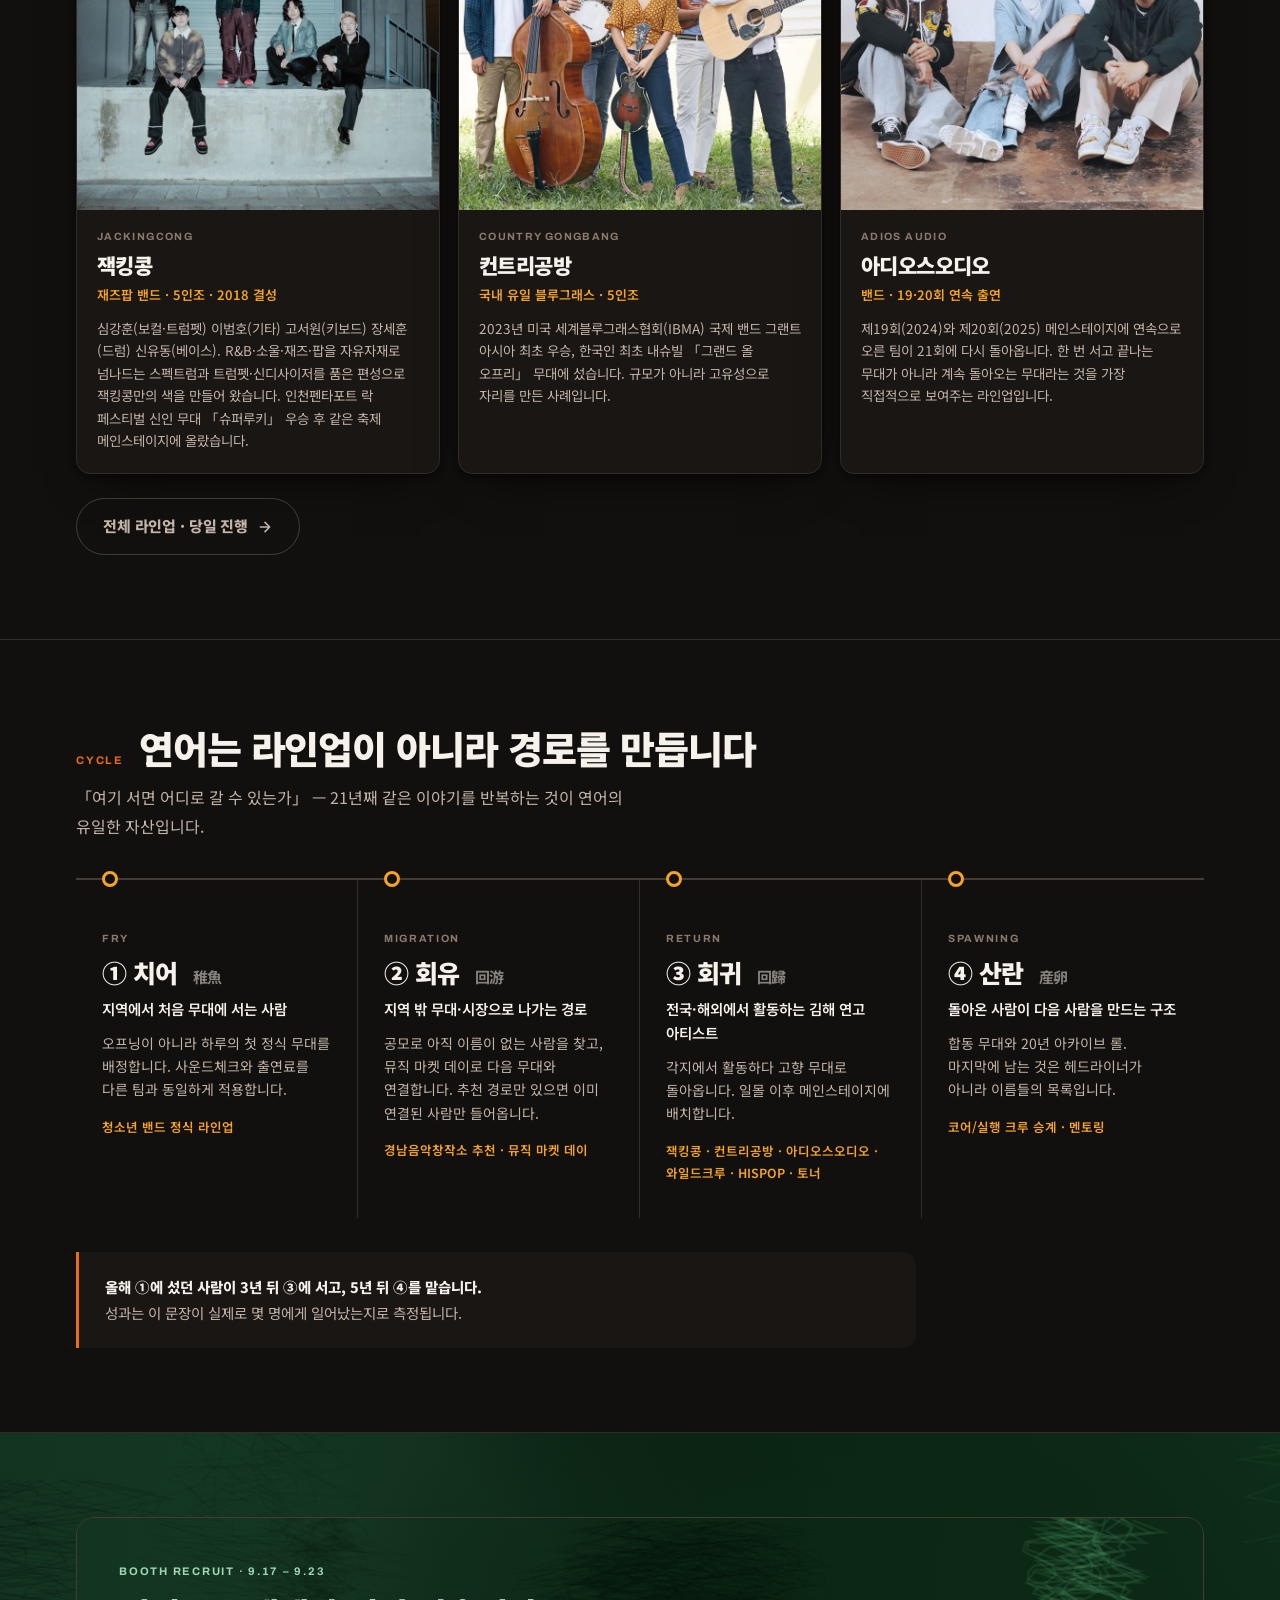
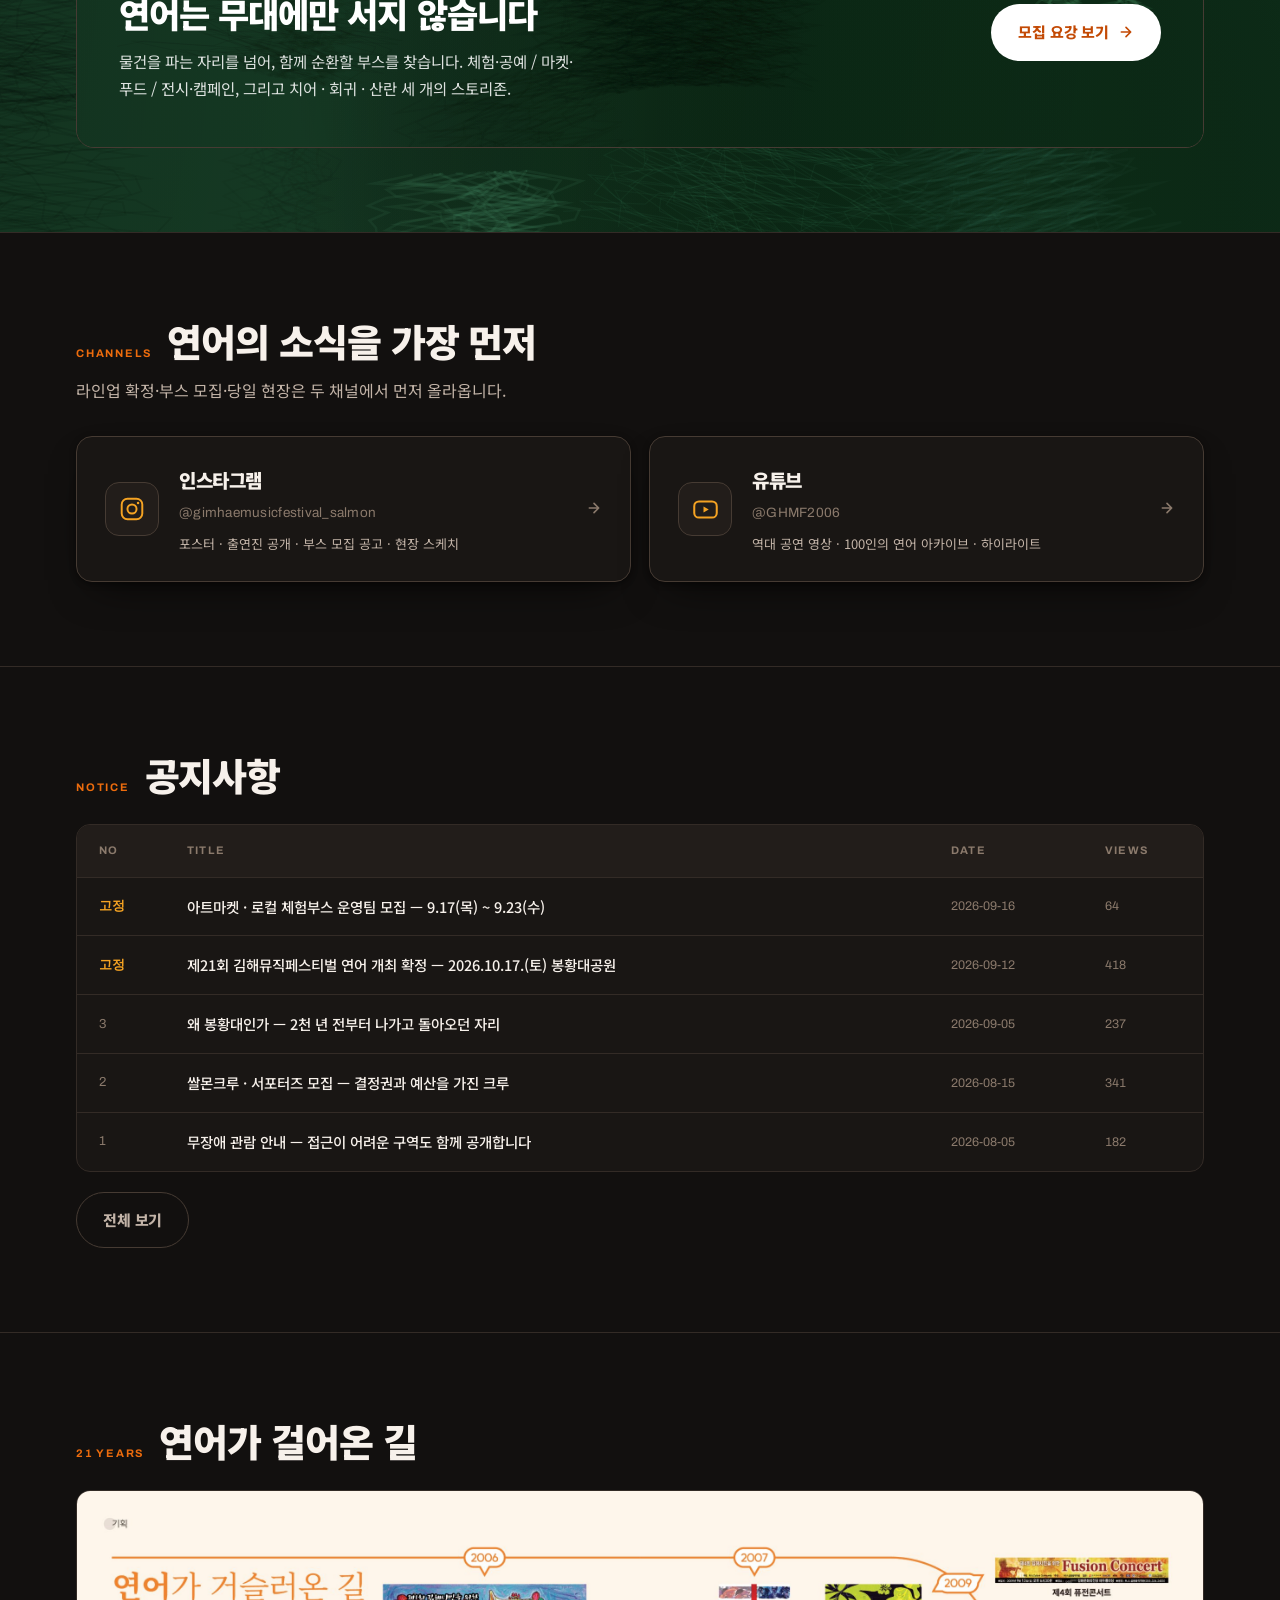
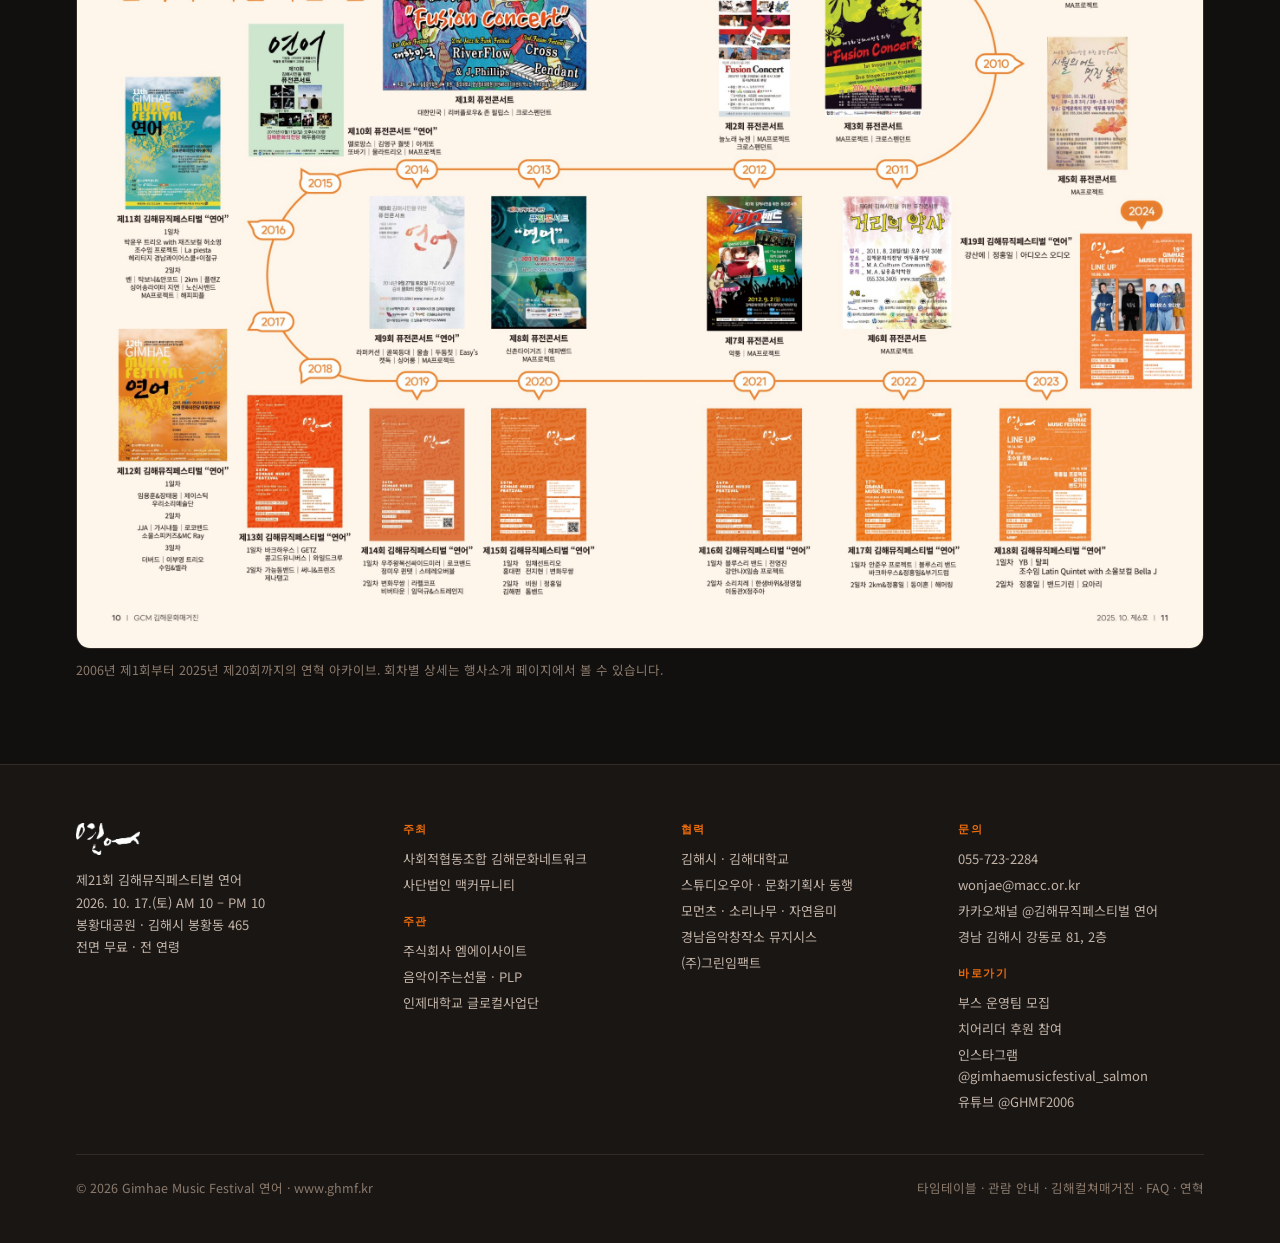
==== commit b0317b07: "Add files via upload" ====
--- a/index.html
+++ b/index.html
@@ -9,7 +9,7 @@
 <meta property="og:locale" content="ko_KR">
 <meta property="og:site_name" content="김해뮤직페스티벌 연어">
 <meta property="og:title" content="제21회 김해뮤직페스티벌 연어 · 10.17(토) 봉황대공원">
-<meta property="og:description" content="2026.10.17.(토) 10:00–22:00 김해 봉황대공원 · 전면 무료 · 잭킹콩 · 컨트리공방 · 아디오스오디오 · 와일드크루 · HISPOP(D7) · 밴드 토너 · 김해청소년밴드">
+<meta property="og:description" content="2026.10.17.(토) 10:00–22:00 김해 봉황대공원 · 전면 무료 · 잭킹콩 · 컨트리공방 · 아디오스오디오 · 와일드크루 · HISPOP(D7) · 밴드 토너 · 바다사자 · 리엔드">
 <meta property="og:url" content="https://ghmf.kr/">
 <meta property="og:image" content="https://ghmf.kr/assets/img/og-share.jpg">
 <meta property="og:image:width" content="1200"><meta property="og:image:height" content="630">
@@ -17,7 +17,7 @@
 <meta name="theme-color" content="#12100F">
 <link rel="icon" href="assets/img/ghmf.png">
 <title>제21회 김해뮤직페스티벌 연어 · 2026.10.17(토) 김해 봉황대공원</title>
-<script type="application/ld+json">{"@context": "https://schema.org", "@type": "MusicEvent", "name": "제21회 김해뮤직페스티벌 연어", "alternateName": ["김해뮤직페스티벌", "연어 축제", "Gimhae Music Festival SALMON"], "description": "제21회 김해뮤직페스티벌 연어는 2026년 10월 17일(토) 오전 10시부터 오후 10시까지 김해 봉황대공원(김해시 봉황동 465)에서 열리며, 전면 무료입니다. 슬로건은 「숲은 연어를 키우고, 연어는 숲을 만든다」.", "startDate": "2026-10-17T10:00:00+09:00", "endDate": "2026-10-17T22:00:00+09:00", "eventStatus": "https://schema.org/EventScheduled", "eventAttendanceMode": "https://schema.org/OfflineEventAttendanceMode", "isAccessibleForFree": true, "location": {"@type": "Place", "name": "봉황대공원 (김해 봉황동 유적)", "address": {"@type": "PostalAddress", "streetAddress": "봉황동 465", "addressLocality": "김해시", "addressRegion": "경상남도", "addressCountry": "KR"}}, "image": ["https://ghmf.kr/assets/img/poster.jpg", "https://ghmf.kr/assets/img/og-share.jpg"], "offers": {"@type": "Offer", "price": "0", "priceCurrency": "KRW", "availability": "https://schema.org/InStock", "url": "https://ghmf.kr/", "validFrom": "2026-09-01T00:00:00+09:00"}, "organizer": [{"@type": "Organization", "name": "사회적협동조합 김해문화네트워크", "url": "https://ghmf.kr"}, {"@type": "Organization", "name": "사단법인 맥커뮤니티"}], "performer": [{"@type": "MusicGroup", "name": "잭킹콩"}, {"@type": "MusicGroup", "name": "컨트리공방"}, {"@type": "MusicGroup", "name": "아디오스오디오"}, {"@type": "MusicGroup", "name": "와일드크루"}, {"@type": "MusicGroup", "name": "HISPOP (D7)"}, {"@type": "MusicGroup", "name": "밴드 토너"}, {"@type": "MusicGroup", "name": "김해청소년밴드"}], "url": "https://ghmf.kr/"}</script>
+<script type="application/ld+json">{"@context": "https://schema.org", "@type": "MusicEvent", "name": "제21회 김해뮤직페스티벌 연어", "alternateName": ["김해뮤직페스티벌", "연어 축제", "Gimhae Music Festival SALMON"], "description": "제21회 김해뮤직페스티벌 연어는 2026년 10월 17일(토) 오전 10시부터 오후 10시까지 김해 봉황대공원(김해시 봉황동 465)에서 열리며, 전면 무료입니다. 슬로건은 「숲은 연어를 키우고, 연어는 숲을 만든다」.", "startDate": "2026-10-17T10:00:00+09:00", "endDate": "2026-10-17T22:00:00+09:00", "eventStatus": "https://schema.org/EventScheduled", "eventAttendanceMode": "https://schema.org/OfflineEventAttendanceMode", "isAccessibleForFree": true, "location": {"@type": "Place", "name": "봉황대공원 (김해 봉황동 유적)", "address": {"@type": "PostalAddress", "streetAddress": "봉황동 465", "addressLocality": "김해시", "addressRegion": "경상남도", "addressCountry": "KR"}}, "image": ["https://ghmf.kr/assets/img/poster.jpg", "https://ghmf.kr/assets/img/og-share.jpg"], "offers": {"@type": "Offer", "price": "0", "priceCurrency": "KRW", "availability": "https://schema.org/InStock", "url": "https://ghmf.kr/", "validFrom": "2026-09-01T00:00:00+09:00"}, "organizer": [{"@type": "Organization", "name": "사회적협동조합 김해문화네트워크", "url": "https://ghmf.kr"}, {"@type": "Organization", "name": "사단법인 맥커뮤니티"}], "performer": [{"@type": "MusicGroup", "name": "잭킹콩"}, {"@type": "MusicGroup", "name": "컨트리공방"}, {"@type": "MusicGroup", "name": "아디오스오디오"}, {"@type": "MusicGroup", "name": "와일드크루"}, {"@type": "MusicGroup", "name": "HISPOP (D7)"}, {"@type": "MusicGroup", "name": "밴드 토너"}, {"@type": "MusicGroup", "name": "바다사자"}, {"@type": "MusicGroup", "name": "리엔드"}], "url": "https://ghmf.kr/"}</script>
 <script type="application/ld+json">{"@context": "https://schema.org", "@type": "Organization", "name": "김해뮤직페스티벌 연어", "url": "https://ghmf.kr", "logo": "https://ghmf.kr/assets/img/logo.png", "sameAs": ["https://www.instagram.com/gimhaemusicfestival_salmon/", "https://www.youtube.com/@GHMF2006"], "contactPoint": {"@type": "ContactPoint", "telephone": "+82-55-723-2284", "email": "wonjae@macc.or.kr", "contactType": "customer support", "availableLanguage": "Korean"}}</script>
 <link rel="preconnect" href="https://fonts.googleapis.com">
 <link rel="preconnect" href="https://fonts.gstatic.com" crossorigin>
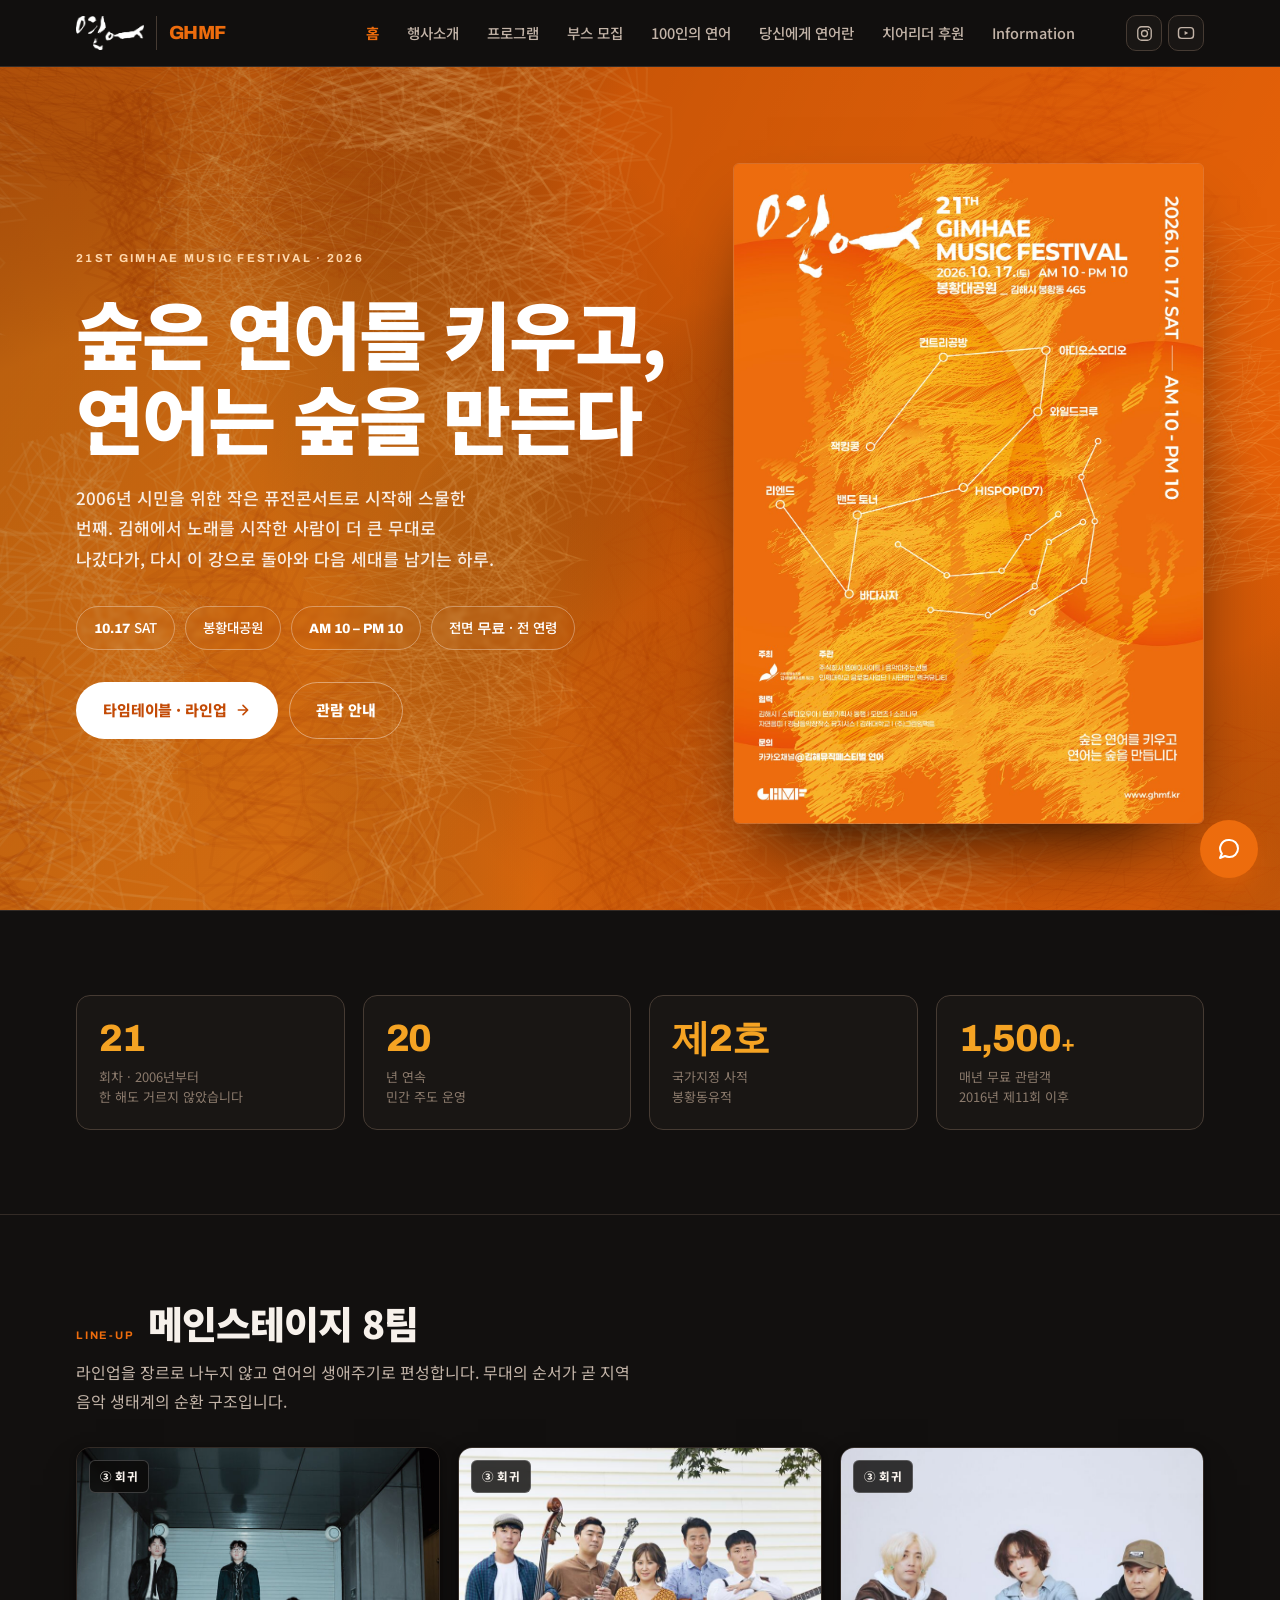
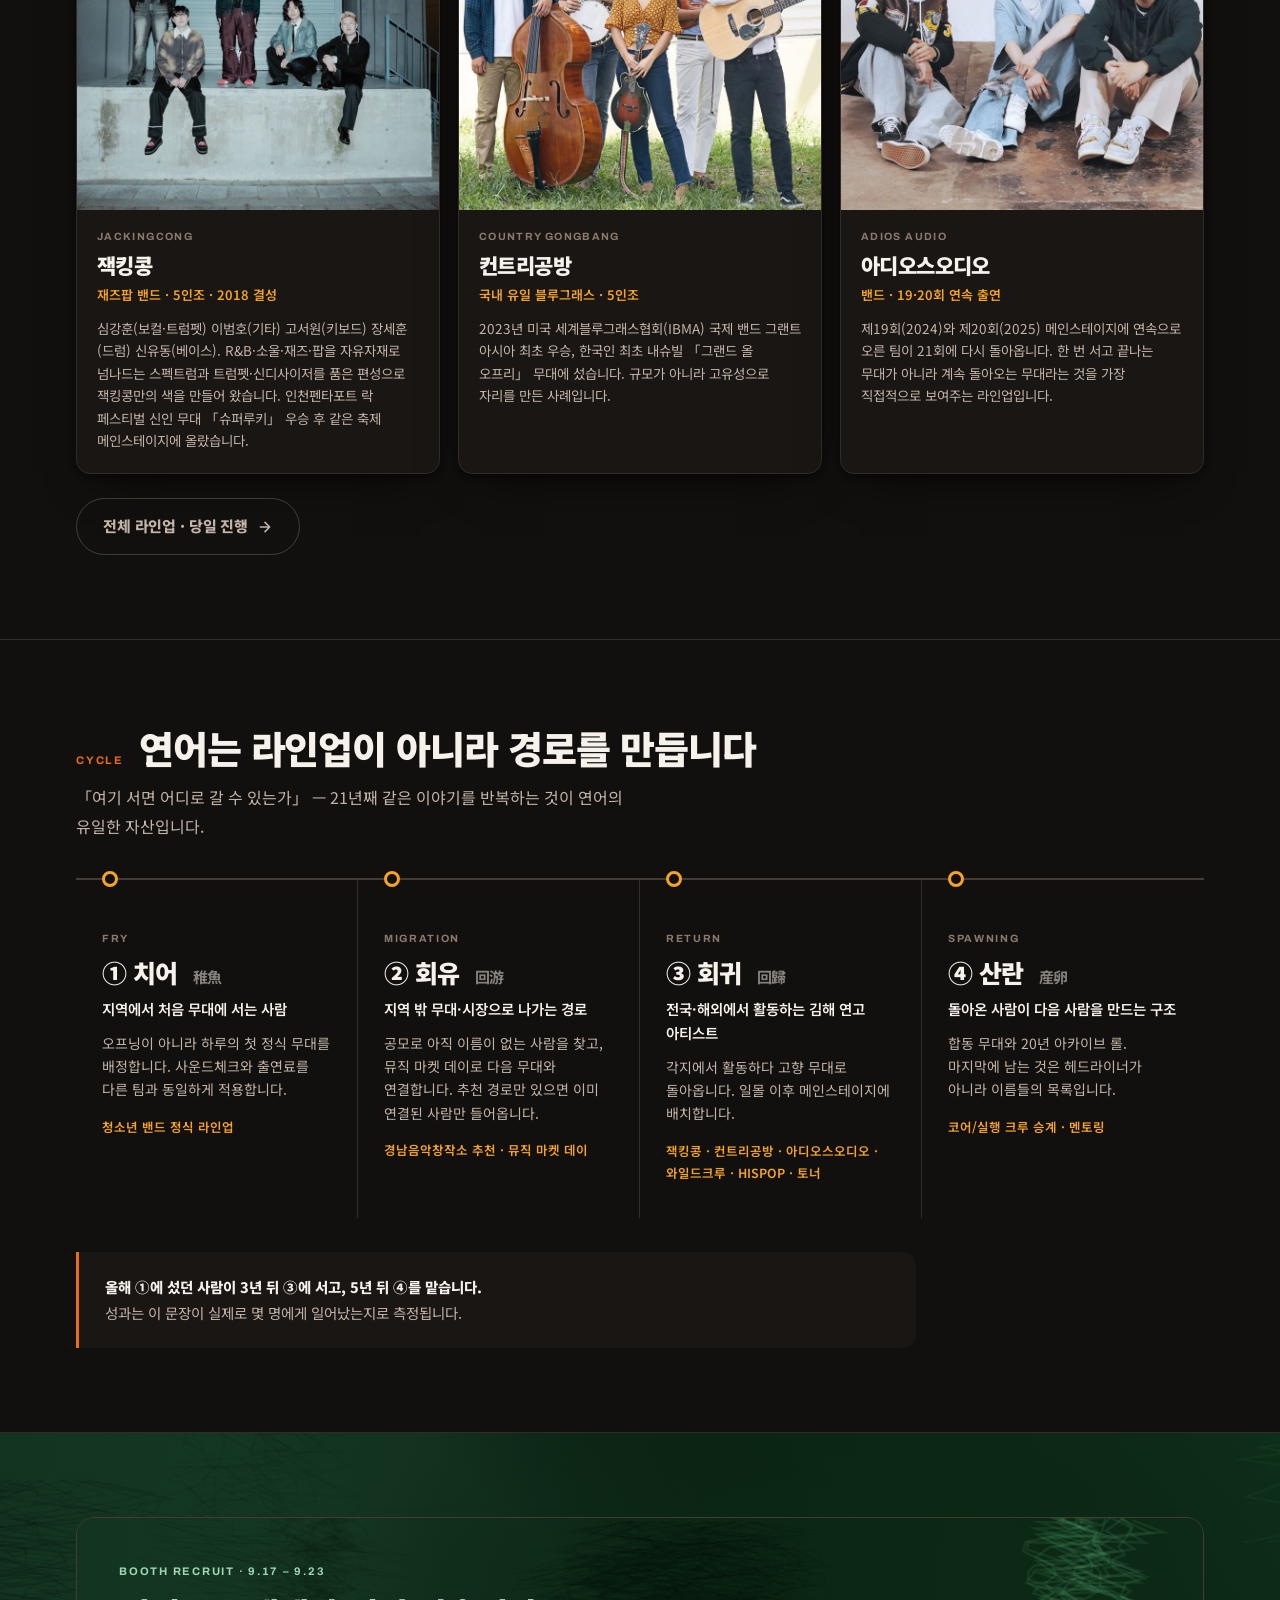
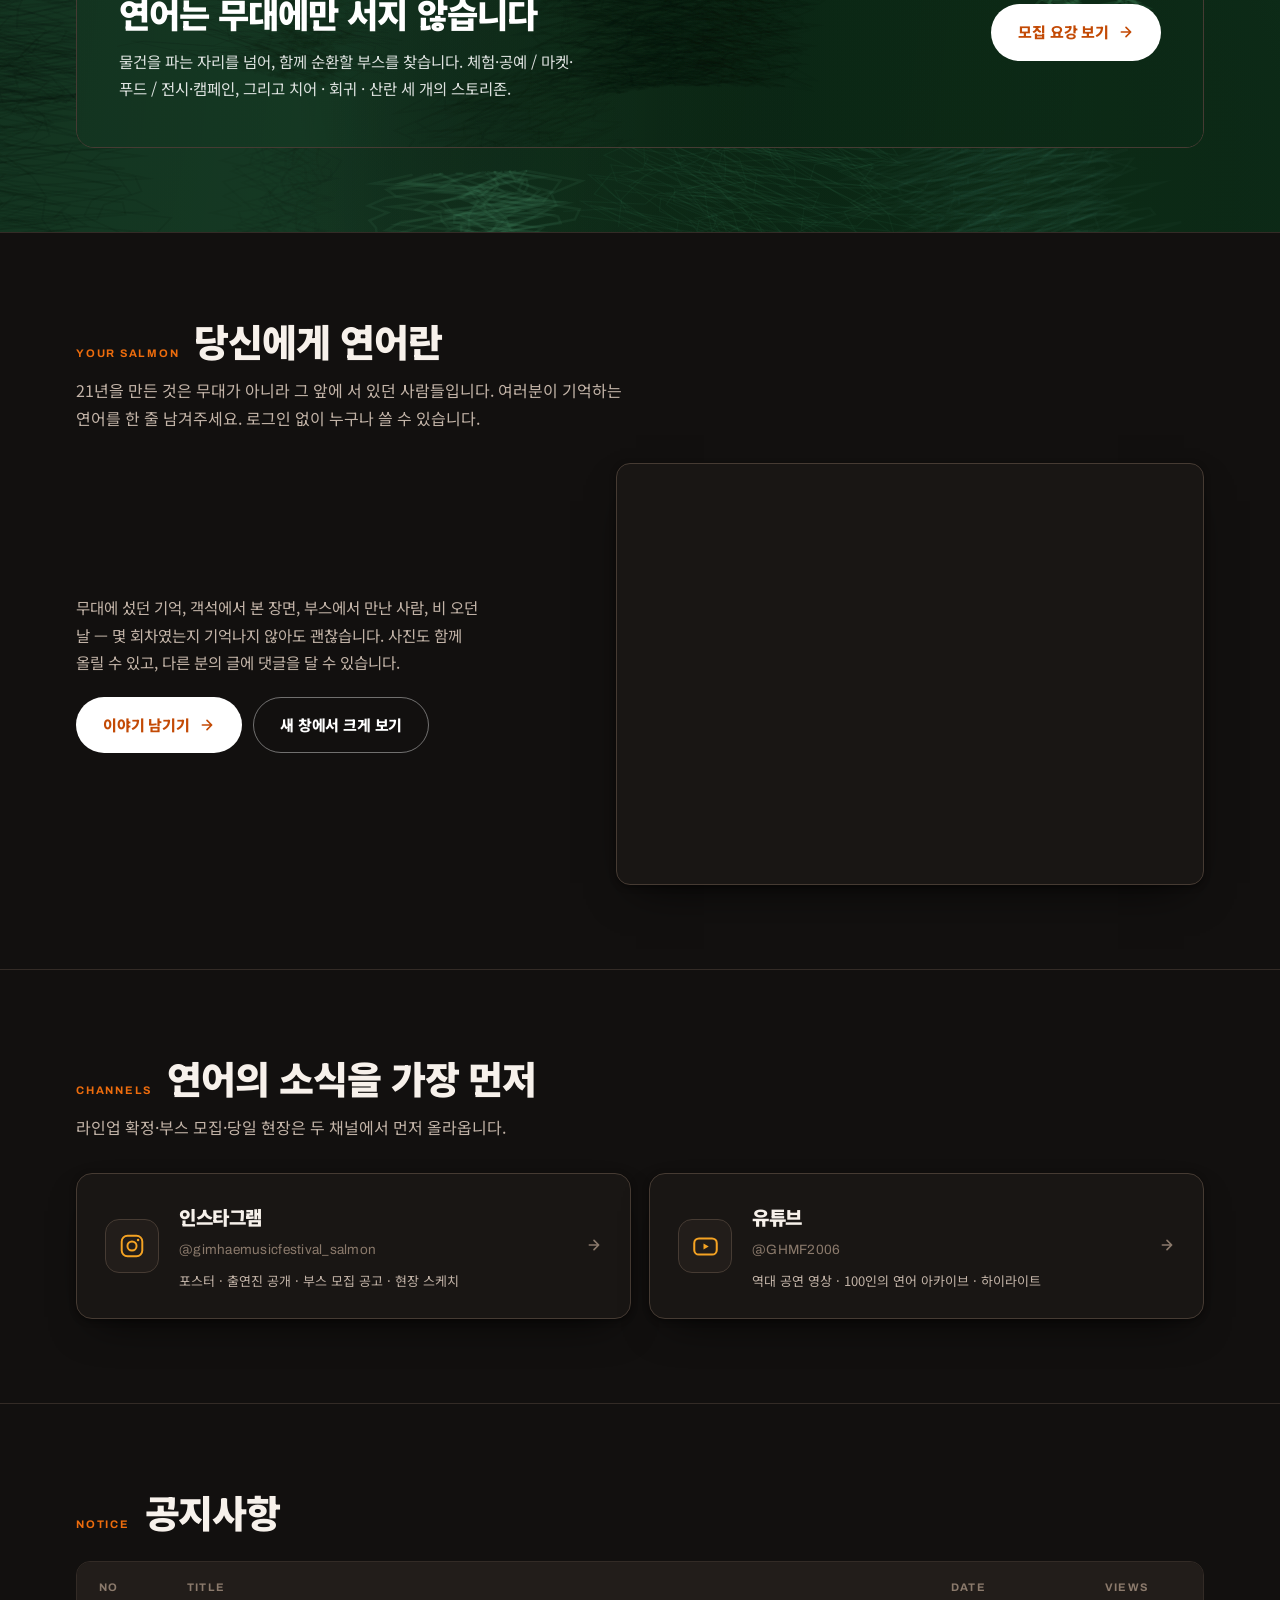
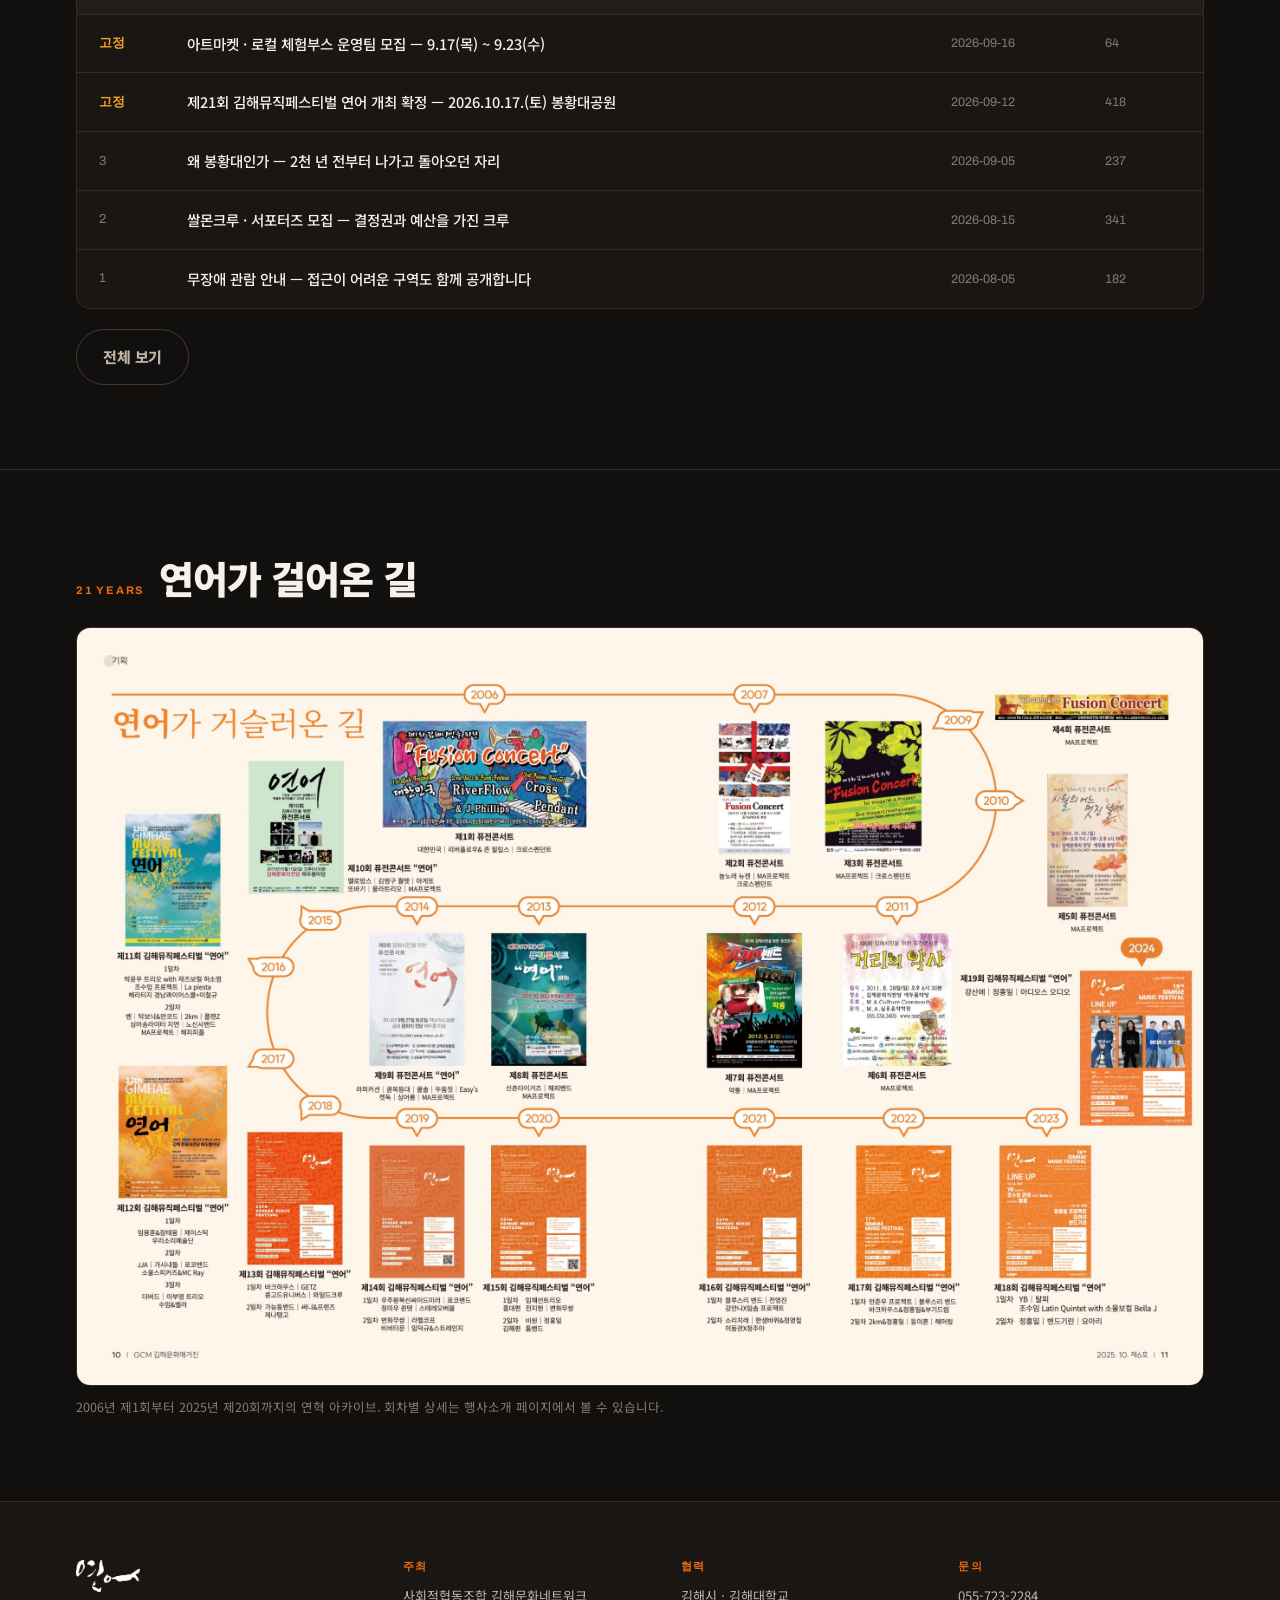
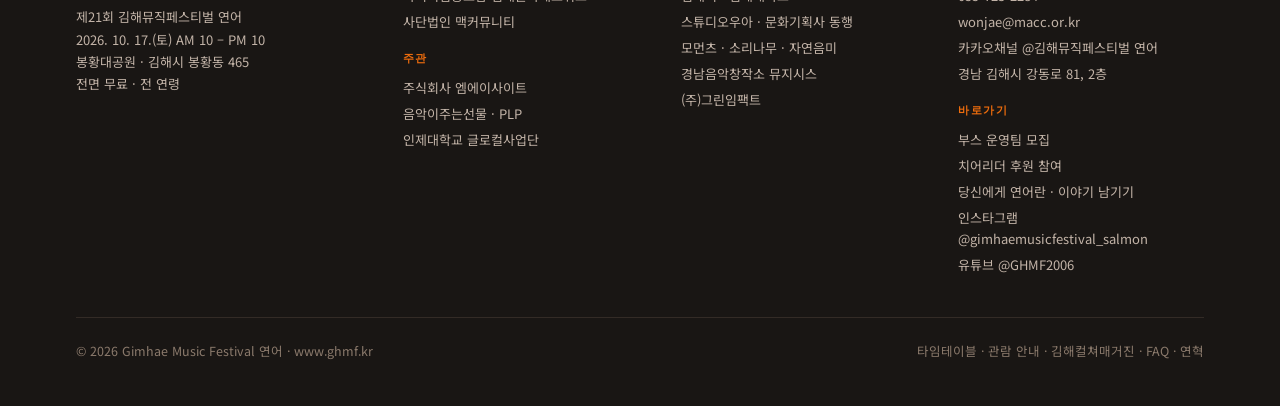
==== commit 4aae8452: "상단 메뉴·푸터에 당신에게 연어란 링크 추가" ====
--- a/index.html
+++ b/index.html
@@ -38,6 +38,7 @@
       <a href="#/program" data-r="/program">프로그램</a>
       <a href="#/booth" data-r="/booth">부스 모집</a>
       <a href="#/salmon100" data-r="/salmon100">100인의 연어</a>
+      <a href="#/memory" data-r="/memory">당신에게 연어란</a>
       <a href="#/info/cheer" data-r="/info/cheer">치어리더 후원</a>
       <a href="#/info/notice" data-r="/info">Information</a>
     </nav>
@@ -97,6 +98,7 @@
         <ul>
           <li><a href="#/booth" style="text-decoration:none">부스 운영팀 모집</a></li>
           <li><a href="#/info/cheer" style="text-decoration:none">치어리더 후원 참여</a></li>
+          <li><a href="#/memory" style="text-decoration:none">당신에게 연어란 · 이야기 남기기</a></li>
           <li><a href="https://www.instagram.com/gimhaemusicfestival_salmon/" target="_blank" rel="noopener" style="text-decoration:none">인스타그램 @gimhaemusicfestival_salmon</a></li>
           <li><a href="https://www.youtube.com/@GHMF2006" target="_blank" rel="noopener" style="text-decoration:none">유튜브 @GHMF2006</a></li>
         </ul>
--- a/assets/css/style.css
+++ b/assets/css/style.css
@@ -311,3 +311,10 @@
 .bs.d{color:#E2705C;border-color:#5A322A}
 .toast{position:fixed;left:50%;bottom:30px;transform:translateX(-50%);background:var(--tx);color:var(--ink);padding:13px 24px;border-radius:11px;font-size:14px;font-weight:700;z-index:99;box-shadow:var(--shadow)}
 .hide{display:none!important}
+
+/* ═══════ 당신에게 연어란 (Padlet) ═══════ */
+.padbox{border:1px solid var(--line-2);border-radius:14px;overflow:hidden;background:var(--surface);box-shadow:var(--shadow)}
+.padbox iframe{width:100%;display:block;border:0;padding:0;margin:0}
+.memband{display:grid;grid-template-columns:minmax(0,1fr) minmax(0,1.15fr);gap:28px;align-items:center}
+.memband .mtx p{color:var(--tx-2);font-size:15.5px;max-width:46ch}
+@media(max-width:860px){.memband{grid-template-columns:1fr}.memband .mpv .padbox iframe{height:480px!important}}
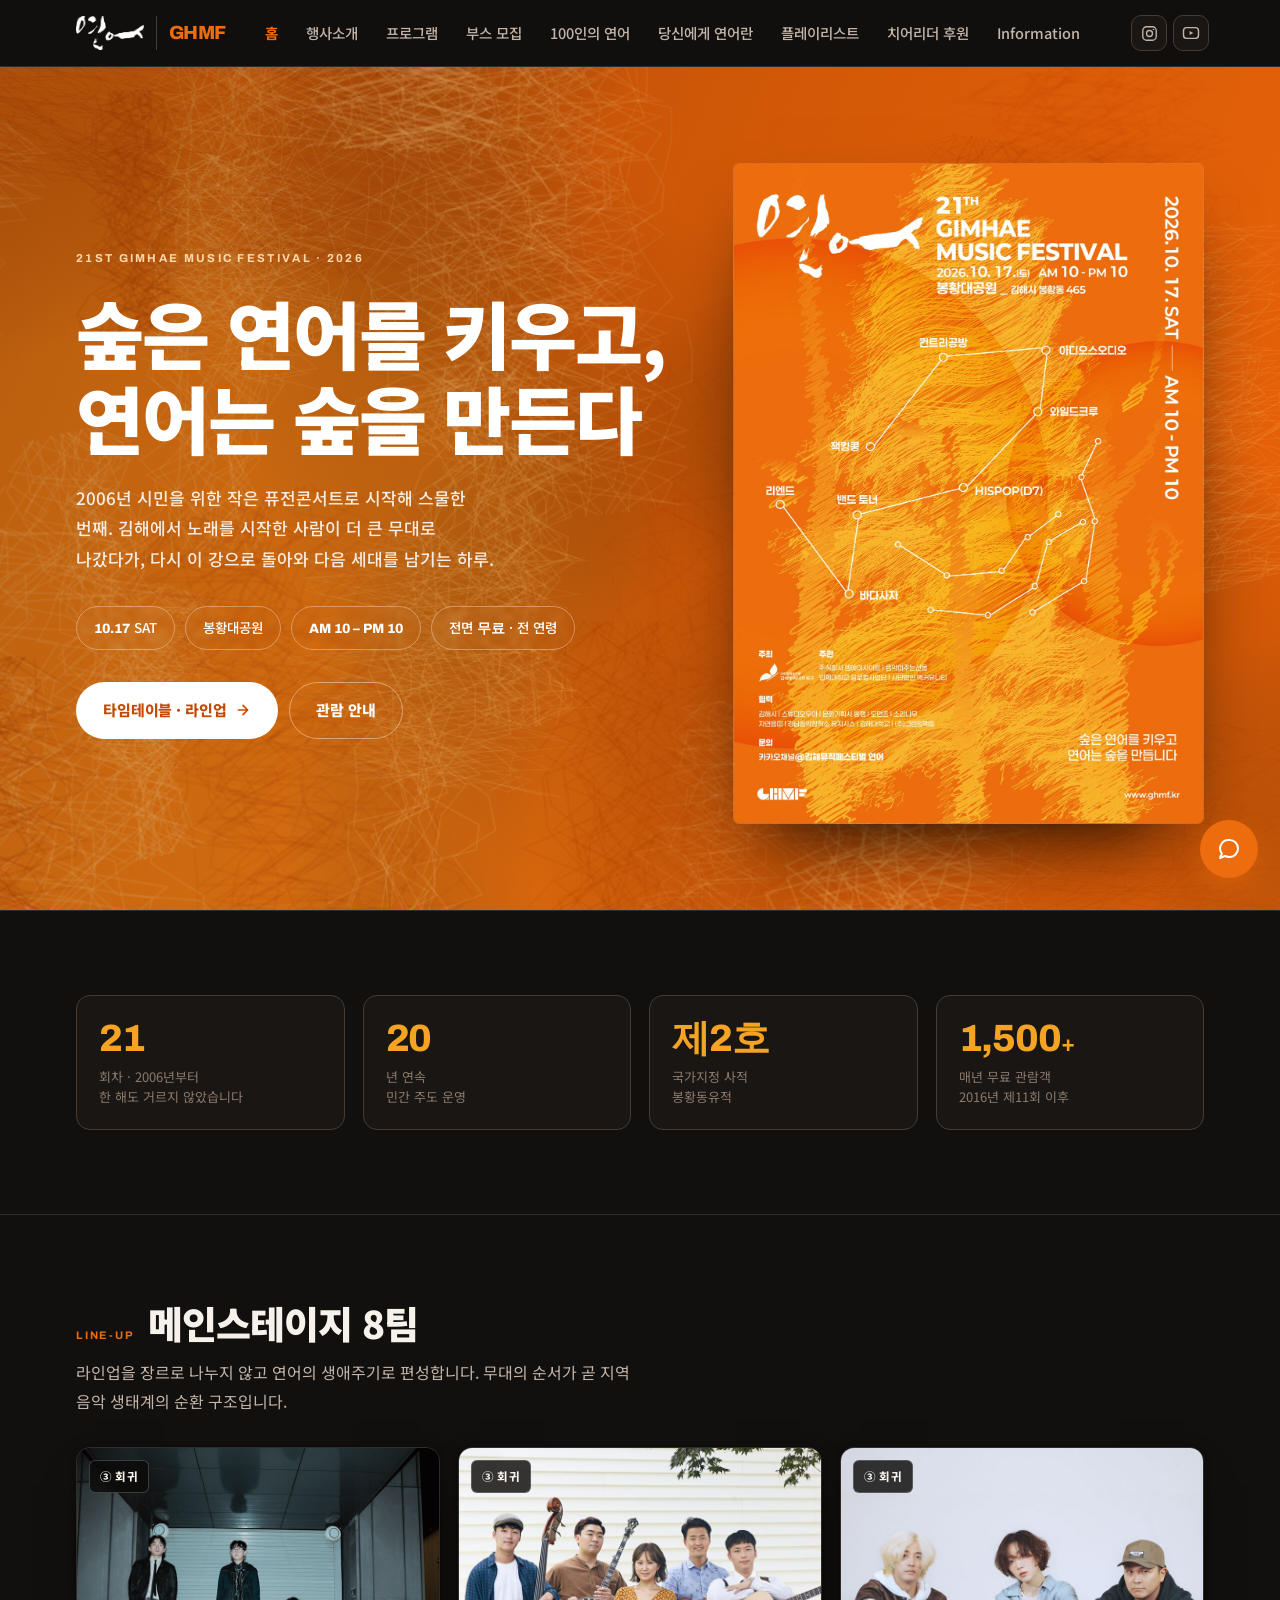
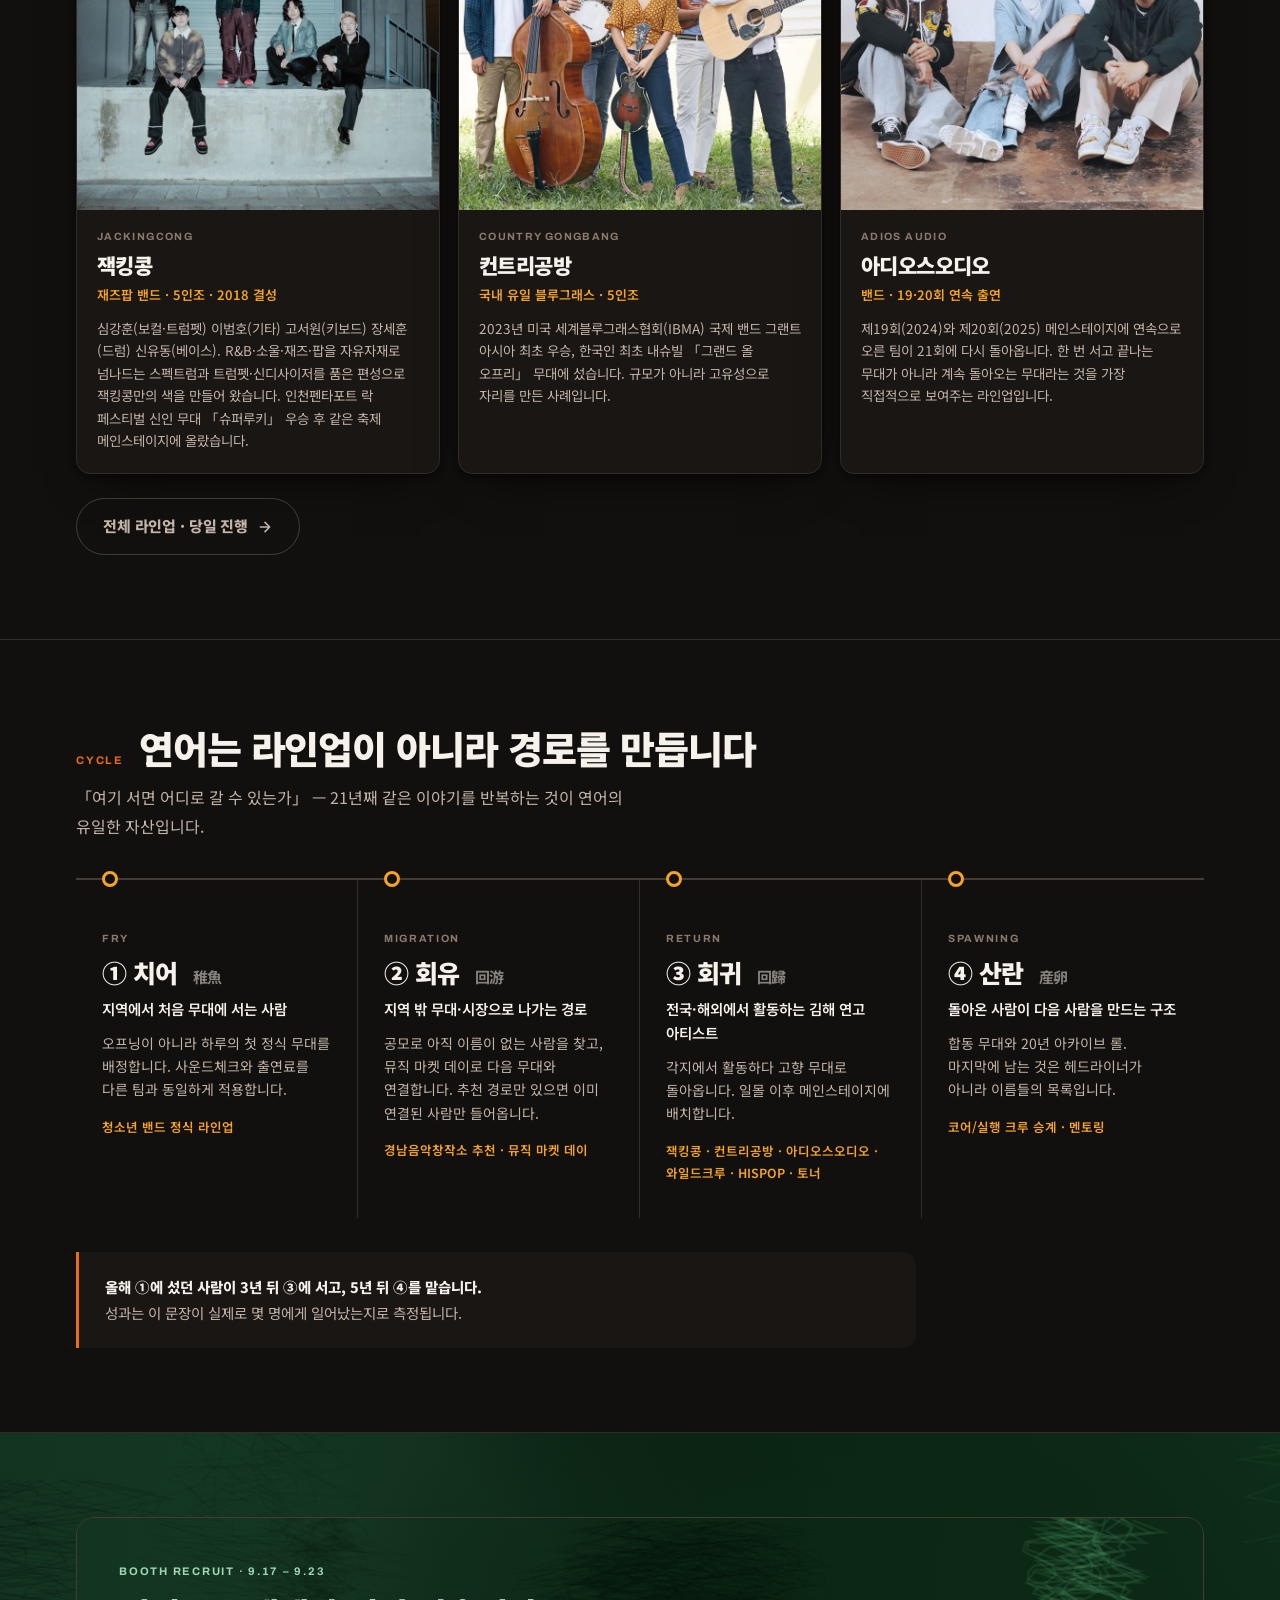
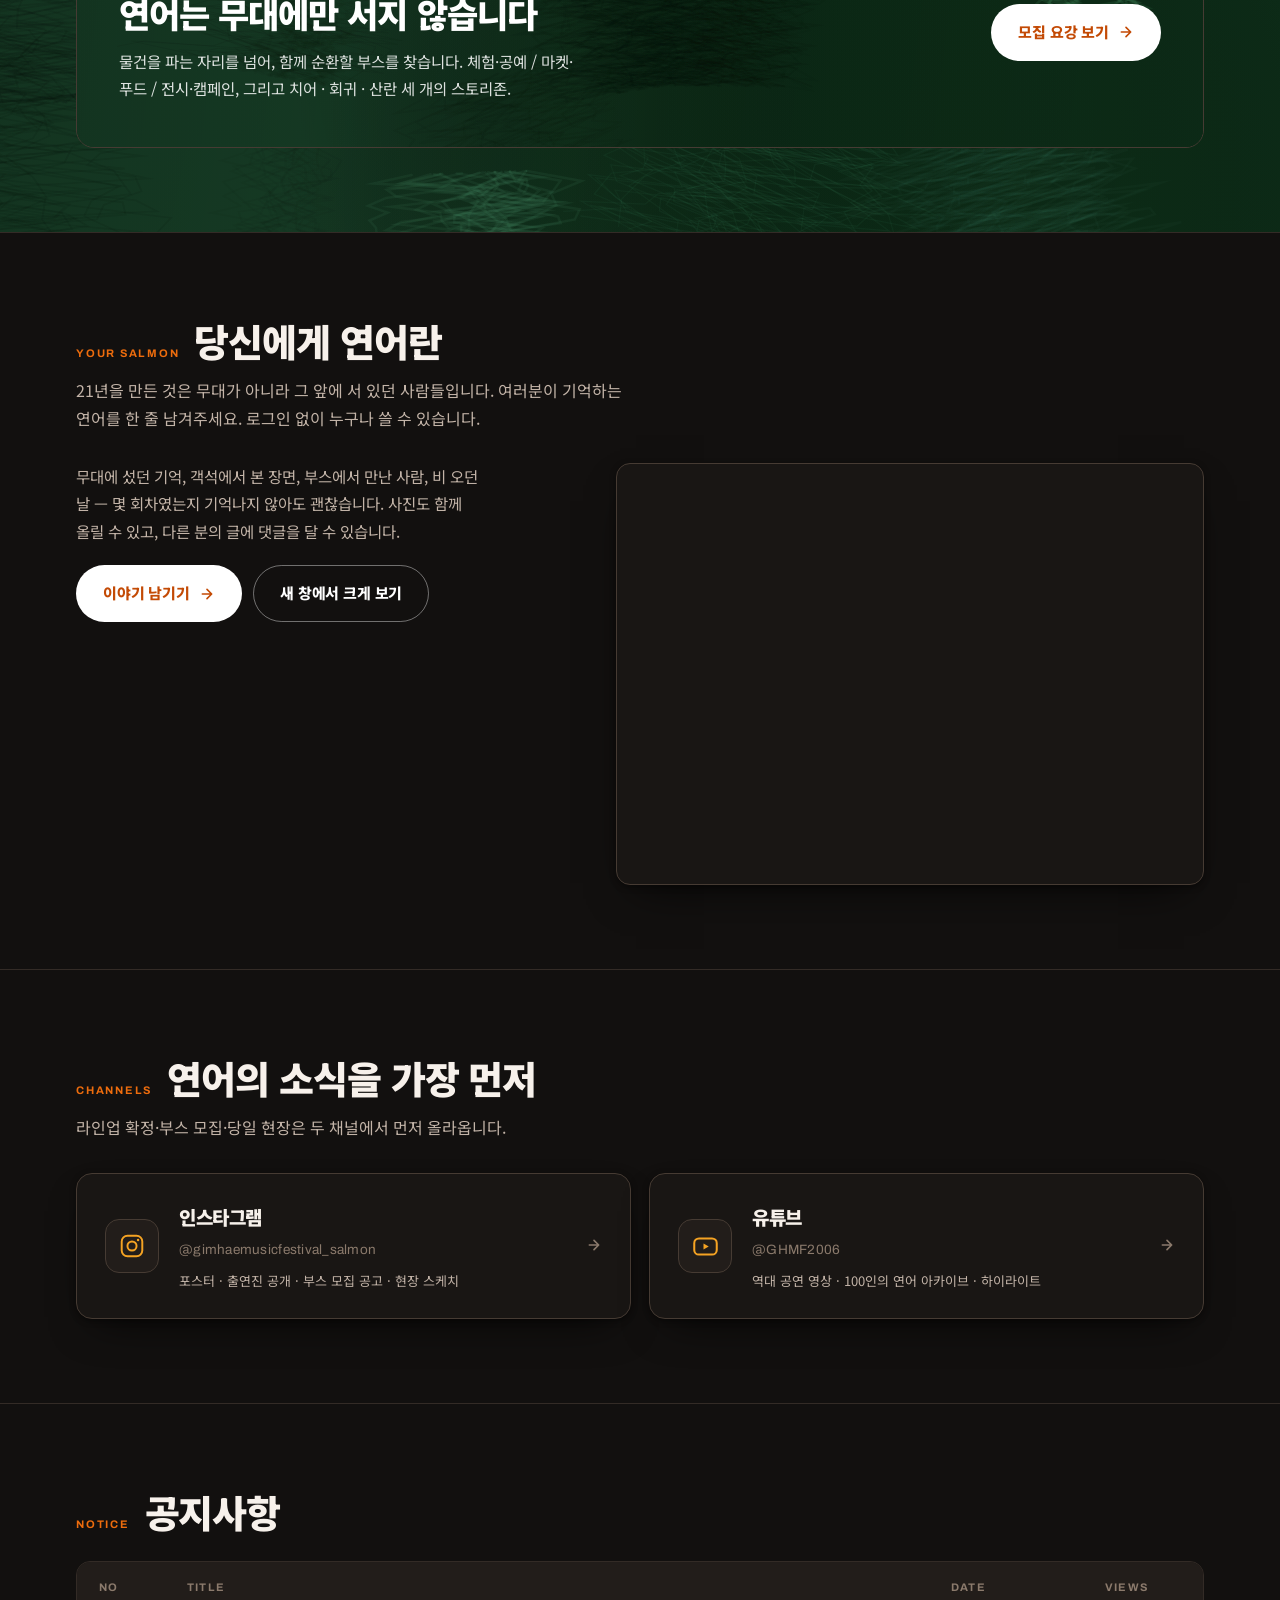
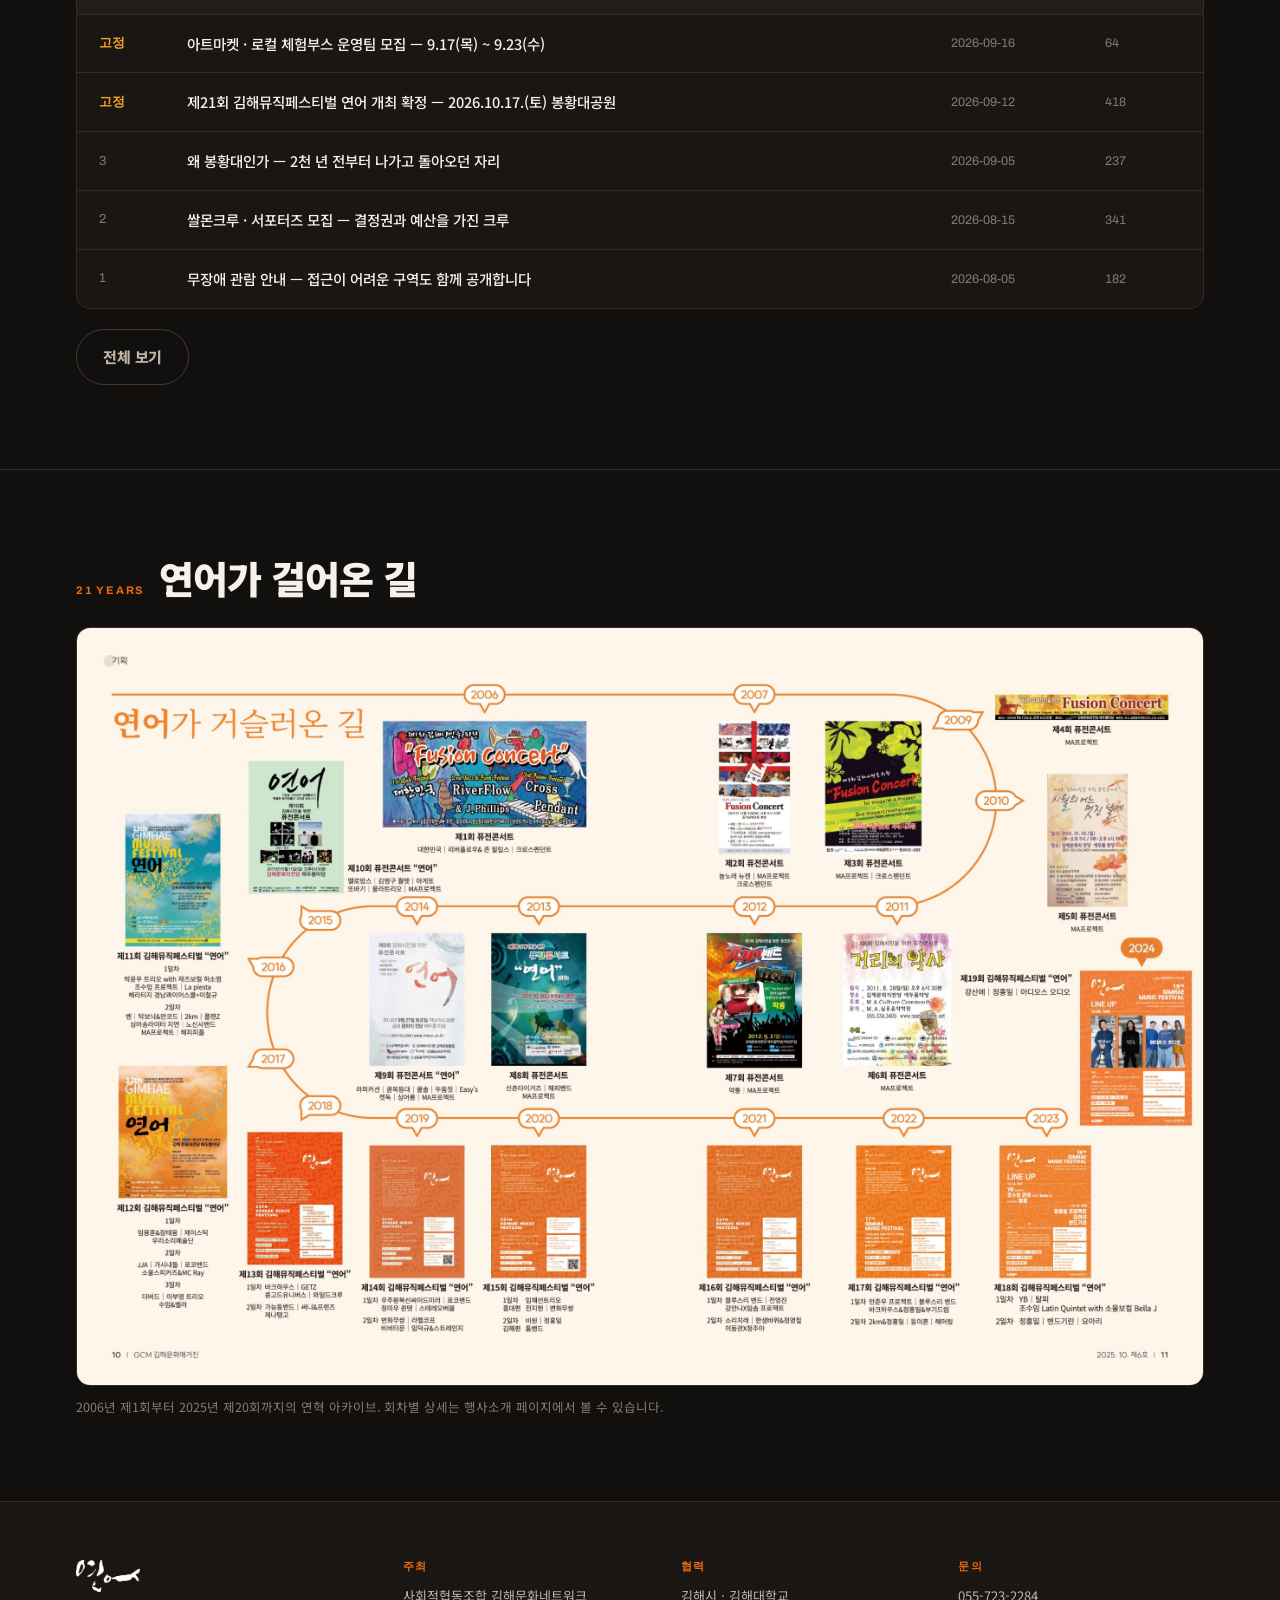
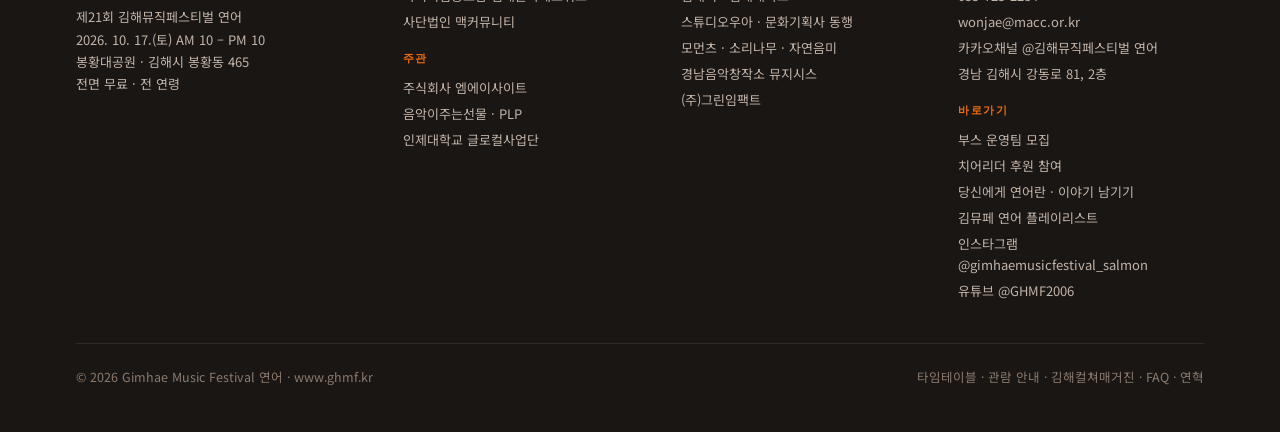
==== commit af63d9fb: "상단 메뉴·푸터에 플레이리스트 링크 추가" ====
--- a/index.html
+++ b/index.html
@@ -39,6 +39,7 @@
       <a href="#/booth" data-r="/booth">부스 모집</a>
       <a href="#/salmon100" data-r="/salmon100">100인의 연어</a>
       <a href="#/memory" data-r="/memory">당신에게 연어란</a>
+      <a href="#/playlist" data-r="/playlist">플레이리스트</a>
       <a href="#/info/cheer" data-r="/info/cheer">치어리더 후원</a>
       <a href="#/info/notice" data-r="/info">Information</a>
     </nav>
@@ -99,6 +100,7 @@
           <li><a href="#/booth" style="text-decoration:none">부스 운영팀 모집</a></li>
           <li><a href="#/info/cheer" style="text-decoration:none">치어리더 후원 참여</a></li>
           <li><a href="#/memory" style="text-decoration:none">당신에게 연어란 · 이야기 남기기</a></li>
+          <li><a href="#/playlist" style="text-decoration:none">김뮤페 연어 플레이리스트</a></li>
           <li><a href="https://www.instagram.com/gimhaemusicfestival_salmon/" target="_blank" rel="noopener" style="text-decoration:none">인스타그램 @gimhaemusicfestival_salmon</a></li>
           <li><a href="https://www.youtube.com/@GHMF2006" target="_blank" rel="noopener" style="text-decoration:none">유튜브 @GHMF2006</a></li>
         </ul>
--- a/assets/css/style.css
+++ b/assets/css/style.css
@@ -315,6 +315,6 @@
 /* ═══════ 당신에게 연어란 (Padlet) ═══════ */
 .padbox{border:1px solid var(--line-2);border-radius:14px;overflow:hidden;background:var(--surface);box-shadow:var(--shadow)}
 .padbox iframe{width:100%;display:block;border:0;padding:0;margin:0}
-.memband{display:grid;grid-template-columns:minmax(0,1fr) minmax(0,1.15fr);gap:28px;align-items:center}
+.memband{display:grid;grid-template-columns:minmax(0,1fr) minmax(0,1.15fr);gap:28px;align-items:start}
 .memband .mtx p{color:var(--tx-2);font-size:15.5px;max-width:46ch}
 @media(max-width:860px){.memband{grid-template-columns:1fr}.memband .mpv .padbox iframe{height:480px!important}}
